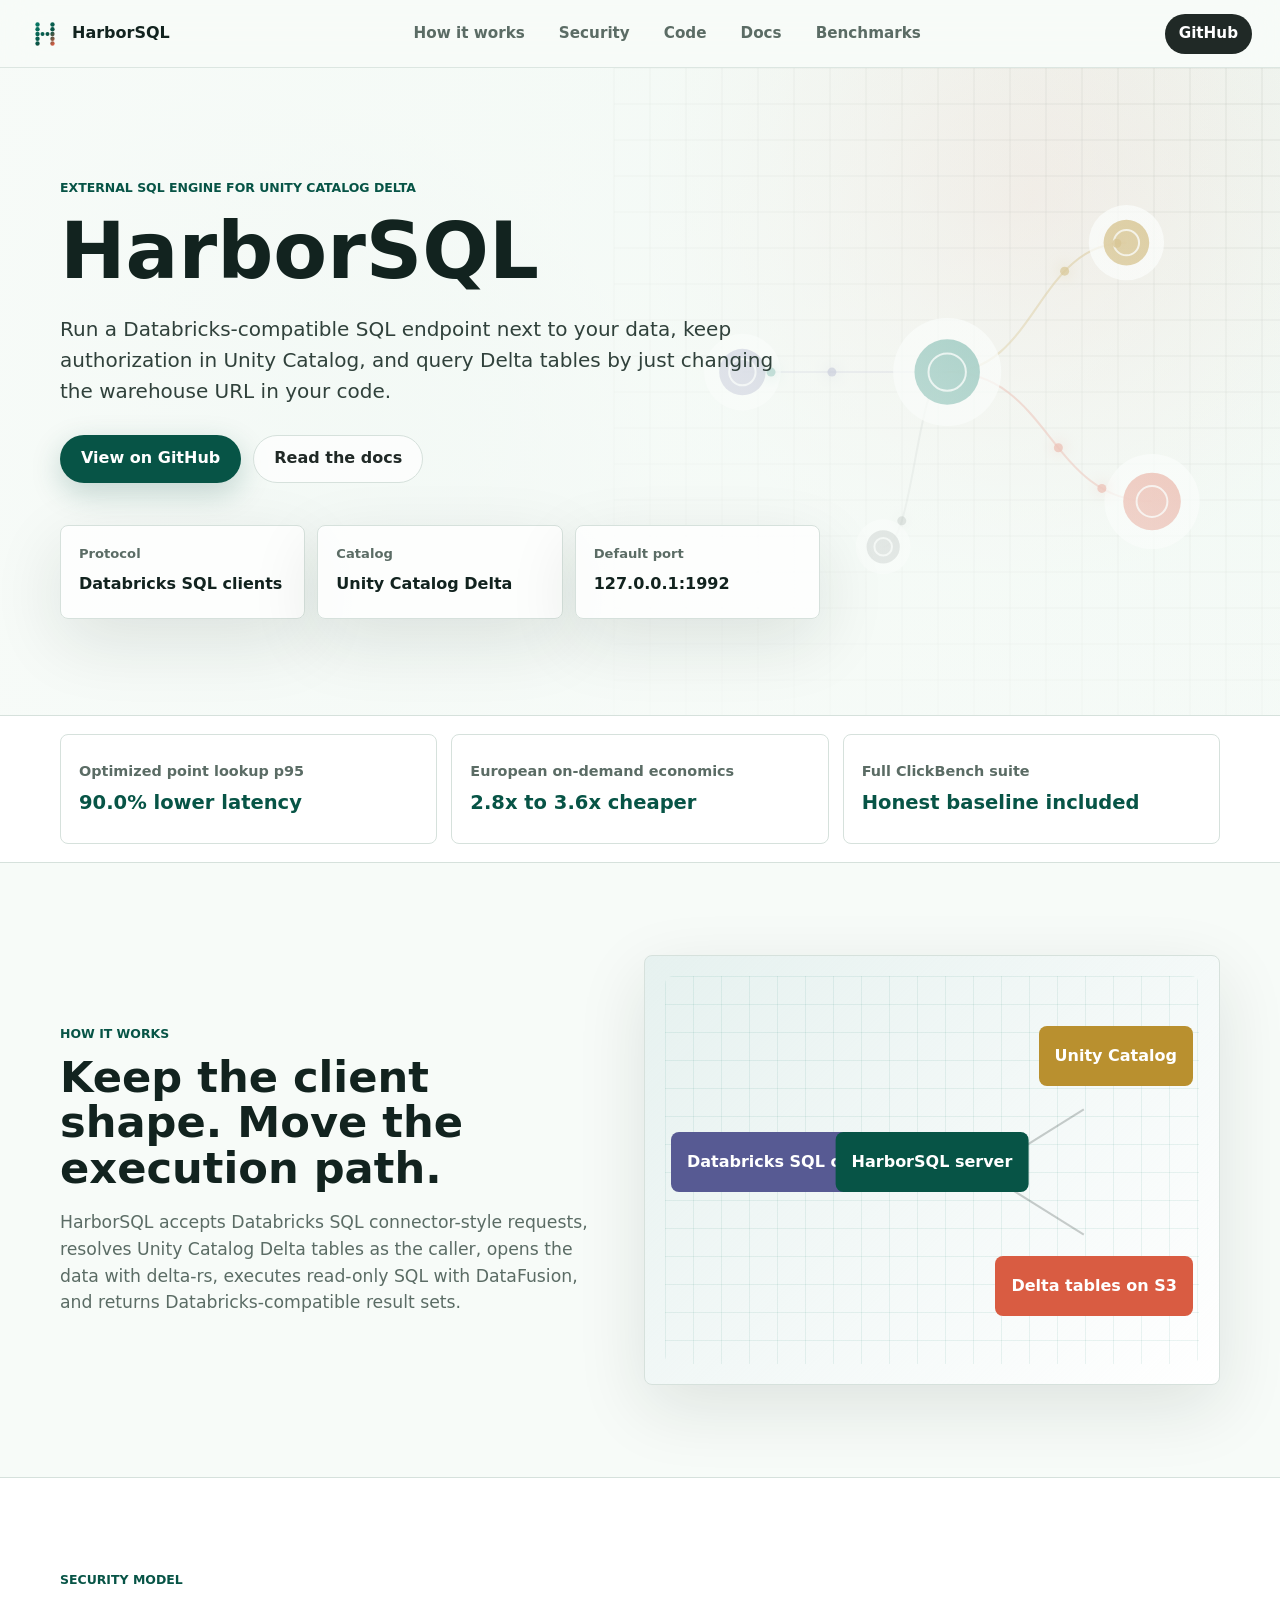
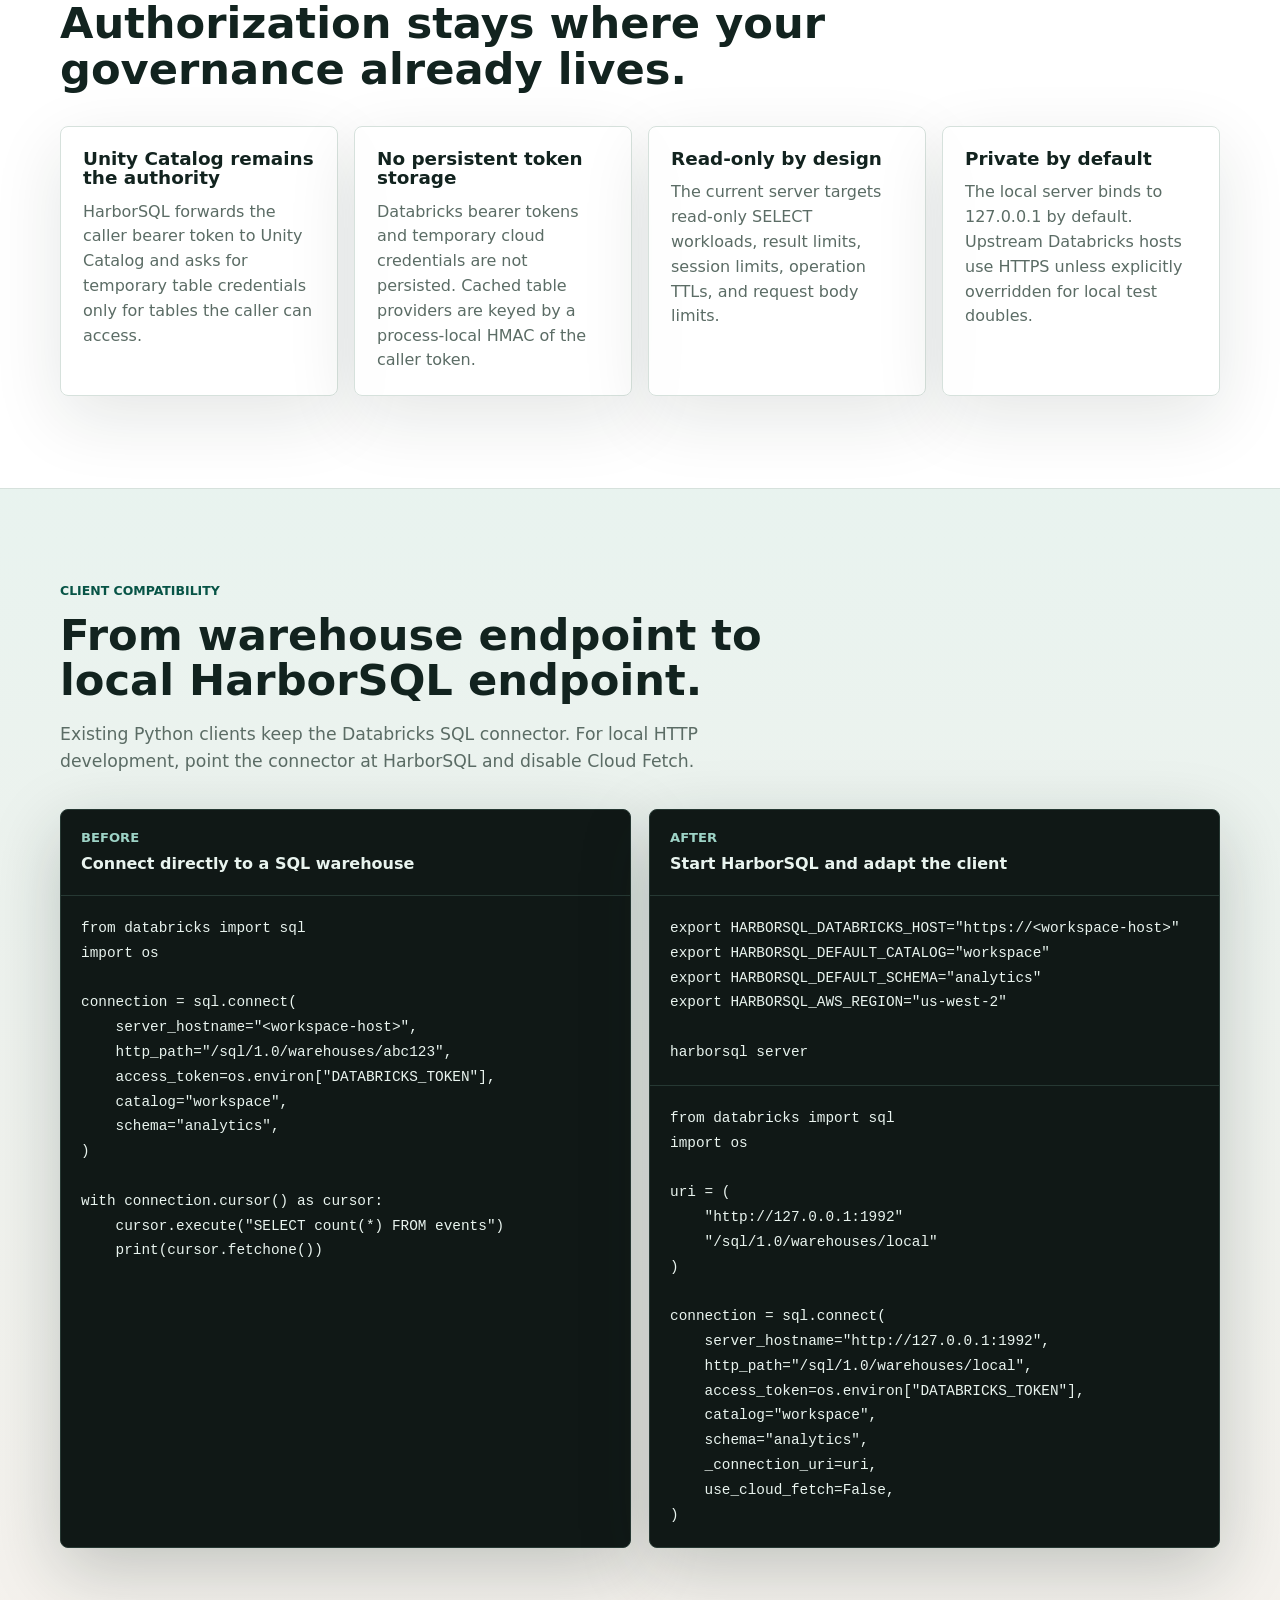
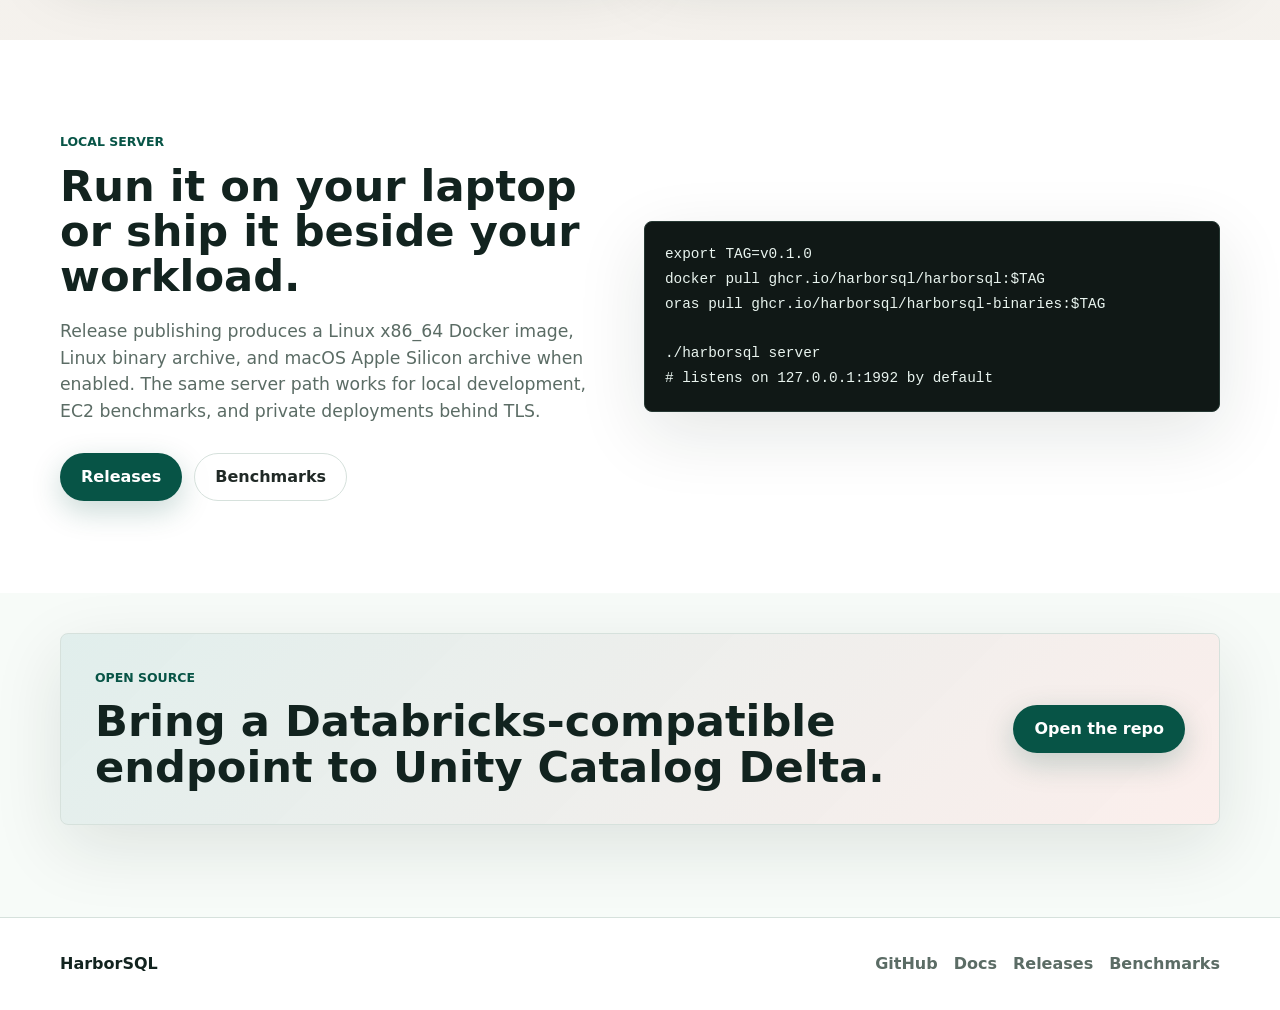
==== index.html @ 112202d0 "Update homepage hero copy" ====
<!DOCTYPE html>
<html lang="en">
  <head>
    <meta charset="utf-8">
    <meta name="viewport" content="width=device-width, initial-scale=1">
    <title>HarborSQL - Databricks-compatible SQL for Unity Catalog Delta</title>
    <meta
      name="description"
      content="HarborSQL is an external SQL server for Unity Catalog Delta tables with Databricks SQL client compatibility, local execution, and security anchored in Unity Catalog."
    >
    <link rel="icon" href="favicon.svg" type="image/svg+xml">
    <link rel="stylesheet" href="styles.css">
  </head>
  <body>
    <header class="site-header">
      <a class="brand" href="index.html" aria-label="HarborSQL home">
        <img class="brand-mark" src="logo.svg" alt="" aria-hidden="true">
        <span>HarborSQL</span>
      </a>
      <nav class="site-nav" aria-label="Primary navigation">
        <a href="#how-it-works">How it works</a>
        <a href="#security">Security</a>
        <a href="#code">Code</a>
        <a href="https://docs.harborsql.com">Docs</a>
        <a href="benchmarks.html">Benchmarks</a>
      </nav>
      <a class="header-cta" href="https://github.com/harborsql/harborsql">GitHub</a>
    </header>

    <main>
      <section class="hero" aria-labelledby="hero-title">
        <canvas id="harbor-flow" class="hero-canvas" aria-hidden="true"></canvas>
        <div class="hero-overlay" aria-hidden="true"></div>
        <div class="container hero-content">
          <p class="eyebrow">External SQL engine for Unity Catalog Delta</p>
          <h1 id="hero-title">HarborSQL</h1>
          <p class="hero-lede">
            Run a Databricks-compatible SQL endpoint next to your data, keep authorization in
            Unity Catalog, and query Delta tables by just changing the warehouse URL in your code.
          </p>
          <div class="hero-actions">
            <a class="button primary" href="https://github.com/harborsql/harborsql">View on GitHub</a>
            <a class="button secondary" href="https://docs.harborsql.com/getting-started">Read the docs</a>
          </div>
          <dl class="hero-metrics">
            <div>
              <dt>Protocol</dt>
              <dd>Databricks SQL clients</dd>
            </div>
            <div>
              <dt>Catalog</dt>
              <dd>Unity Catalog Delta</dd>
            </div>
            <div>
              <dt>Default port</dt>
              <dd>127.0.0.1:1992</dd>
            </div>
          </dl>
        </div>
      </section>

      <section class="proof-strip" aria-label="Benchmark summary">
        <div class="container proof-grid">
          <a class="proof-item" href="benchmarks.html#point-lookups">
            <span>Optimized point lookup p95</span>
            <strong>90.0% lower latency</strong>
          </a>
          <a class="proof-item" href="benchmarks.html#cost">
            <span>European on-demand economics</span>
            <strong>2.8x to 3.6x cheaper</strong>
          </a>
          <a class="proof-item" href="benchmarks.html#full-suite">
            <span>Full ClickBench suite</span>
            <strong>Honest baseline included</strong>
          </a>
        </div>
      </section>

      <section id="how-it-works" class="section">
        <div class="container split">
          <div class="section-copy">
            <p class="eyebrow">How it works</p>
            <h2>Keep the client shape. Move the execution path.</h2>
            <p>
              HarborSQL accepts Databricks SQL connector-style requests, resolves Unity
              Catalog Delta tables as the caller, opens the data with delta-rs, executes
              read-only SQL with DataFusion, and returns Databricks-compatible result sets.
            </p>
          </div>
          <div class="flow-panel">
            <div class="flow-node clients">Databricks SQL client</div>
            <div class="flow-line horizontal"></div>
            <div class="flow-node harbor">HarborSQL server</div>
            <div class="flow-line up"></div>
            <div class="flow-node catalog">Unity Catalog</div>
            <div class="flow-line down"></div>
            <div class="flow-node delta">Delta tables on S3</div>
          </div>
        </div>
      </section>

      <section id="security" class="section security-section">
        <div class="container">
          <div class="section-heading">
            <p class="eyebrow">Security model</p>
            <h2>Authorization stays where your governance already lives.</h2>
          </div>
          <div class="feature-grid">
            <article class="feature-card">
              <h3>Unity Catalog remains the authority</h3>
              <p>
                HarborSQL forwards the caller bearer token to Unity Catalog and asks for
                temporary table credentials only for tables the caller can access.
              </p>
            </article>
            <article class="feature-card">
              <h3>No persistent token storage</h3>
              <p>
                Databricks bearer tokens and temporary cloud credentials are not persisted.
                Cached table providers are keyed by a process-local HMAC of the caller token.
              </p>
            </article>
            <article class="feature-card">
              <h3>Read-only by design</h3>
              <p>
                The current server targets read-only SELECT workloads, result limits, session
                limits, operation TTLs, and request body limits.
              </p>
            </article>
            <article class="feature-card">
              <h3>Private by default</h3>
              <p>
                The local server binds to 127.0.0.1 by default. Upstream Databricks hosts use
                HTTPS unless explicitly overridden for local test doubles.
              </p>
            </article>
          </div>
        </div>
      </section>

      <section id="code" class="section code-section">
        <div class="container">
          <div class="section-heading">
            <p class="eyebrow">Client compatibility</p>
            <h2>From warehouse endpoint to local HarborSQL endpoint.</h2>
            <p>
              Existing Python clients keep the Databricks SQL connector. For local HTTP
              development, point the connector at HarborSQL and disable Cloud Fetch.
            </p>
          </div>

          <div class="code-grid">
            <article class="code-card">
              <div class="code-title">
                <span>Before</span>
                <strong>Connect directly to a SQL warehouse</strong>
              </div>
              <pre><code>from databricks import sql
import os

connection = sql.connect(
    server_hostname="&lt;workspace-host&gt;",
    http_path="/sql/1.0/warehouses/abc123",
    access_token=os.environ["DATABRICKS_TOKEN"],
    catalog="workspace",
    schema="analytics",
)

with connection.cursor() as cursor:
    cursor.execute("SELECT count(*) FROM events")
    print(cursor.fetchone())</code></pre>
            </article>

            <article class="code-card">
              <div class="code-title">
                <span>After</span>
                <strong>Start HarborSQL and adapt the client</strong>
              </div>
              <pre><code>export HARBORSQL_DATABRICKS_HOST="https://&lt;workspace-host&gt;"
export HARBORSQL_DEFAULT_CATALOG="workspace"
export HARBORSQL_DEFAULT_SCHEMA="analytics"
export HARBORSQL_AWS_REGION="us-west-2"

harborsql server</code></pre>
<pre><code>from databricks import sql
import os

uri = (
    "http://127.0.0.1:1992"
    "/sql/1.0/warehouses/local"
)

connection = sql.connect(
    server_hostname="http://127.0.0.1:1992",
    http_path="/sql/1.0/warehouses/local",
    access_token=os.environ["DATABRICKS_TOKEN"],
    catalog="workspace",
    schema="analytics",
    _connection_uri=uri,
    use_cloud_fetch=False,
)</code></pre>
            </article>
          </div>
        </div>
      </section>

      <section class="section local-section">
        <div class="container split">
          <div class="section-copy">
            <p class="eyebrow">Local server</p>
            <h2>Run it on your laptop or ship it beside your workload.</h2>
            <p>
              Release publishing produces a Linux x86_64 Docker image, Linux binary archive,
              and macOS Apple Silicon archive when enabled. The same server path works for
              local development, EC2 benchmarks, and private deployments behind TLS.
            </p>
            <div class="inline-actions">
              <a class="button primary" href="https://github.com/harborsql/harborsql/releases">Releases</a>
              <a class="button secondary" href="benchmarks.html">Benchmarks</a>
            </div>
          </div>
          <div class="terminal-panel">
            <pre><code>export TAG=v0.1.0
docker pull ghcr.io/harborsql/harborsql:$TAG
oras pull ghcr.io/harborsql/harborsql-binaries:$TAG

./harborsql server
# listens on 127.0.0.1:1992 by default</code></pre>
          </div>
        </div>
      </section>

      <section class="section final-cta">
        <div class="container cta-band">
          <div>
            <p class="eyebrow">Open source</p>
            <h2>Bring a Databricks-compatible endpoint to Unity Catalog Delta.</h2>
          </div>
          <a class="button primary" href="https://github.com/harborsql/harborsql">Open the repo</a>
        </div>
      </section>
    </main>

    <footer class="site-footer">
      <div class="container footer-inner">
        <span>HarborSQL</span>
        <nav aria-label="Footer navigation">
          <a href="https://github.com/harborsql/harborsql">GitHub</a>
          <a href="https://docs.harborsql.com">Docs</a>
          <a href="https://github.com/harborsql/harborsql/releases">Releases</a>
          <a href="benchmarks.html">Benchmarks</a>
        </nav>
      </div>
    </footer>

    <script src="site.js"></script>
  </body>
</html>
---- styles.css ----
:root {
  color-scheme: light;
  --paper: #f7fbf8;
  --paper-strong: #ffffff;
  --ink: #12231f;
  --muted: #5b6c65;
  --line: #d6e1dc;
  --teal: #087865;
  --teal-dark: #075446;
  --coral: #d95c42;
  --gold: #b9902f;
  --plum: #575a93;
  --graphite: #202926;
  --shadow: 0 22px 70px rgba(18, 35, 31, 0.11);
  --radius: 8px;
  --container: 1160px;
}

* {
  box-sizing: border-box;
}

html {
  scroll-behavior: smooth;
}

body {
  margin: 0;
  background: var(--paper);
  color: var(--ink);
  font-family:
    Inter, ui-sans-serif, system-ui, -apple-system, BlinkMacSystemFont, "Segoe UI",
    sans-serif;
  line-height: 1.55;
  text-rendering: optimizeLegibility;
}

a {
  color: inherit;
  text-decoration: none;
}

code,
pre {
  font-family: "SFMono-Regular", Consolas, "Liberation Mono", monospace;
}

.container {
  width: min(var(--container), calc(100% - 40px));
  margin: 0 auto;
}

.site-header {
  position: sticky;
  top: 0;
  z-index: 20;
  min-height: 68px;
  display: grid;
  grid-template-columns: auto 1fr auto;
  gap: 24px;
  align-items: center;
  padding: 12px 28px;
  background: rgba(247, 251, 248, 0.88);
  border-bottom: 1px solid rgba(214, 225, 220, 0.82);
  backdrop-filter: blur(18px);
}

.brand {
  display: inline-flex;
  align-items: center;
  gap: 10px;
  font-weight: 750;
}

.brand-mark {
  width: 34px;
  height: 34px;
  display: block;
  flex: 0 0 auto;
}

.site-nav {
  display: flex;
  justify-content: center;
  gap: 6px;
  flex-wrap: wrap;
}

.site-nav a,
.header-cta {
  min-height: 40px;
  display: inline-flex;
  align-items: center;
  justify-content: center;
  border-radius: 999px;
  padding: 0 14px;
  color: var(--muted);
  font-size: 0.95rem;
  font-weight: 650;
}

.site-nav a:hover,
.site-nav a[aria-current="page"] {
  color: var(--teal-dark);
  background: rgba(8, 120, 101, 0.09);
}

.header-cta {
  color: #ffffff;
  background: var(--graphite);
}

.hero {
  position: relative;
  min-height: 72svh;
  overflow: hidden;
  display: grid;
  align-items: center;
  isolation: isolate;
  border-bottom: 1px solid var(--line);
}

.hero-canvas,
.hero-overlay {
  position: absolute;
  inset: 0;
  width: 100%;
  height: 100%;
}

.hero-canvas {
  z-index: -3;
  background:
    radial-gradient(circle at 80% 20%, rgba(217, 92, 66, 0.16), transparent 24rem),
    radial-gradient(circle at 18% 72%, rgba(8, 120, 101, 0.16), transparent 28rem),
    #edf7f1;
}

.hero-overlay {
  z-index: -2;
  background:
    linear-gradient(90deg, rgba(247, 251, 248, 0.96) 0%, rgba(247, 251, 248, 0.72) 45%, rgba(247, 251, 248, 0.2) 100%),
    linear-gradient(180deg, rgba(247, 251, 248, 0.1), rgba(247, 251, 248, 0.72));
}

.hero-content {
  padding: 72px 0 58px;
}

.eyebrow {
  margin: 0 0 12px;
  color: var(--teal-dark);
  font-size: 0.78rem;
  font-weight: 800;
  letter-spacing: 0;
  text-transform: uppercase;
}

h1,
h2,
h3,
p {
  letter-spacing: 0;
}

h1,
h2,
h3 {
  margin: 0;
  line-height: 1.05;
}

h1 {
  max-width: 780px;
  font-size: 4.9rem;
  font-weight: 820;
}

.hero-lede {
  max-width: 720px;
  margin: 22px 0 0;
  color: #30413b;
  font-size: 1.25rem;
}

.hero-actions,
.inline-actions {
  display: flex;
  flex-wrap: wrap;
  gap: 12px;
  margin-top: 28px;
}

.button {
  min-height: 48px;
  display: inline-flex;
  align-items: center;
  justify-content: center;
  border-radius: 999px;
  padding: 0 20px;
  border: 1px solid transparent;
  font-weight: 760;
}

.button.primary {
  color: #ffffff;
  background: var(--teal-dark);
  box-shadow: 0 10px 30px rgba(7, 84, 70, 0.22);
}

.button.primary:hover {
  background: #063f35;
}

.button.secondary {
  color: var(--graphite);
  background: rgba(255, 255, 255, 0.72);
  border-color: var(--line);
}

.button.secondary:hover {
  border-color: var(--teal);
}

.hero-metrics {
  display: grid;
  grid-template-columns: repeat(3, minmax(0, 1fr));
  gap: 12px;
  max-width: 760px;
  margin: 42px 0 0;
}

.hero-metrics div,
.proof-item,
.feature-card,
.code-card,
.metric-card,
.result-card,
.flow-panel,
.terminal-panel,
.bar-chart,
.cta-band {
  border: 1px solid var(--line);
  border-radius: var(--radius);
  background: rgba(255, 255, 255, 0.82);
  box-shadow: var(--shadow);
}

.hero-metrics div {
  min-height: 94px;
  padding: 18px;
}

.hero-metrics dt,
.hero-metrics dd {
  margin: 0;
}

.hero-metrics dt {
  color: var(--muted);
  font-size: 0.82rem;
  font-weight: 700;
}

.hero-metrics dd {
  margin-top: 8px;
  font-weight: 800;
}

.proof-strip {
  border-bottom: 1px solid var(--line);
  background: #ffffff;
}

.proof-grid {
  display: grid;
  grid-template-columns: repeat(3, minmax(0, 1fr));
  gap: 14px;
  padding: 18px 0;
}

.proof-item {
  min-height: 110px;
  display: flex;
  flex-direction: column;
  justify-content: center;
  padding: 18px;
  box-shadow: none;
}

.proof-item span {
  color: var(--muted);
  font-weight: 700;
  font-size: 0.9rem;
}

.proof-item strong {
  margin-top: 6px;
  color: var(--teal-dark);
  font-size: 1.22rem;
}

.section {
  padding: 92px 0;
}

.split {
  display: grid;
  grid-template-columns: minmax(0, 0.92fr) minmax(360px, 1fr);
  gap: 54px;
  align-items: center;
}

.section-copy h2,
.section-heading h2,
.notes-layout h2,
.cta-band h2 {
  max-width: 790px;
  font-size: 2.7rem;
  font-weight: 820;
}

.section-copy p:not(.eyebrow),
.section-heading p:not(.eyebrow),
.page-hero p {
  max-width: 760px;
  margin: 18px 0 0;
  color: var(--muted);
  font-size: 1.08rem;
}

.section-heading {
  margin-bottom: 34px;
}

.flow-panel {
  min-height: 430px;
  position: relative;
  overflow: hidden;
  padding: 30px;
  background:
    linear-gradient(135deg, rgba(8, 120, 101, 0.1), rgba(255, 255, 255, 0.9)),
    #ffffff;
}

.flow-panel::before {
  content: "";
  position: absolute;
  inset: 20px;
  background-image:
    linear-gradient(rgba(8, 120, 101, 0.08) 1px, transparent 1px),
    linear-gradient(90deg, rgba(8, 120, 101, 0.08) 1px, transparent 1px);
  background-size: 28px 28px;
  border-radius: var(--radius);
}

.flow-node {
  position: absolute;
  z-index: 2;
  min-width: 154px;
  min-height: 60px;
  display: grid;
  place-items: center;
  padding: 12px 16px;
  border-radius: var(--radius);
  color: #ffffff;
  font-weight: 800;
  text-align: center;
}

.flow-node.clients {
  left: 26px;
  top: 176px;
  background: var(--plum);
}

.flow-node.harbor {
  left: 50%;
  top: 176px;
  transform: translateX(-50%);
  background: var(--teal-dark);
}

.flow-node.catalog {
  right: 26px;
  top: 70px;
  background: var(--gold);
}

.flow-node.delta {
  right: 26px;
  bottom: 68px;
  background: var(--coral);
}

.flow-line {
  position: absolute;
  z-index: 1;
  background: rgba(18, 35, 31, 0.22);
}

.flow-line.horizontal {
  left: 180px;
  right: 50%;
  top: 205px;
  height: 2px;
}

.flow-line.up {
  right: 180px;
  top: 128px;
  width: 2px;
  height: 108px;
  transform: rotate(58deg);
}

.flow-line.down {
  right: 180px;
  bottom: 124px;
  width: 2px;
  height: 108px;
  transform: rotate(-58deg);
}

.security-section {
  background: #ffffff;
  border-top: 1px solid var(--line);
  border-bottom: 1px solid var(--line);
}

.feature-grid,
.metric-grid,
.comparison-grid {
  display: grid;
  grid-template-columns: repeat(4, minmax(0, 1fr));
  gap: 16px;
}

.feature-card,
.metric-card,
.result-card {
  padding: 22px;
}

.feature-card h3,
.result-card h3 {
  font-size: 1.15rem;
}

.feature-card p,
.metric-card p,
.result-card p {
  margin: 12px 0 0;
  color: var(--muted);
}

.code-section {
  background:
    linear-gradient(180deg, rgba(8, 120, 101, 0.06), rgba(217, 92, 66, 0.06)),
    var(--paper);
}

.code-grid {
  display: grid;
  grid-template-columns: repeat(2, minmax(0, 1fr));
  gap: 18px;
}

.code-card {
  overflow: hidden;
  background: #101816;
  border-color: #263833;
  box-shadow: 0 22px 70px rgba(18, 35, 31, 0.22);
}

.code-title {
  min-height: 76px;
  display: flex;
  flex-direction: column;
  justify-content: center;
  gap: 4px;
  padding: 18px 20px;
  border-bottom: 1px solid #263833;
  color: #e9f4ef;
}

.code-title span {
  color: #9dd3c6;
  font-size: 0.82rem;
  font-weight: 800;
  text-transform: uppercase;
}

pre {
  margin: 0;
  overflow-x: auto;
}

.code-card pre,
.terminal-panel pre {
  padding: 20px;
}

.code-card code,
.terminal-panel code {
  color: #e9f4ef;
  font-size: 0.9rem;
  line-height: 1.62;
}

.code-card pre + pre {
  border-top: 1px solid #263833;
}

.local-section {
  background: #ffffff;
}

.terminal-panel {
  overflow: hidden;
  background: #101816;
  border-color: #263833;
}

.page-hero {
  position: relative;
  min-height: 58svh;
  display: grid;
  align-items: center;
  overflow: hidden;
  border-bottom: 1px solid var(--line);
}

.benchmarks-hero {
  background:
    radial-gradient(circle at 78% 18%, rgba(217, 92, 66, 0.17), transparent 20rem),
    radial-gradient(circle at 22% 78%, rgba(8, 120, 101, 0.15), transparent 24rem),
    linear-gradient(135deg, #ffffff, #edf8f2);
}

.benchmarks-hero::after {
  content: "";
  position: absolute;
  inset: auto 0 0 0;
  height: 44%;
  background-image:
    linear-gradient(rgba(8, 120, 101, 0.1) 1px, transparent 1px),
    linear-gradient(90deg, rgba(8, 120, 101, 0.1) 1px, transparent 1px);
  background-size: 36px 36px;
  mask-image: linear-gradient(transparent, #000);
}

.page-hero-content {
  position: relative;
  z-index: 1;
  padding: 62px 0;
}

.page-hero h1 {
  max-width: 920px;
  font-size: 4rem;
}

.metric-grid {
  grid-template-columns: repeat(3, minmax(0, 1fr));
}

.metric-card span {
  color: var(--muted);
  font-weight: 800;
}

.metric-card strong {
  display: block;
  margin-top: 8px;
  color: var(--teal-dark);
  font-size: 2.25rem;
  line-height: 1;
}

.comparison-table-wrap {
  margin-top: 28px;
  overflow-x: auto;
  border: 1px solid var(--line);
  border-radius: var(--radius);
  background: #ffffff;
}

.comparison-table {
  width: 100%;
  border-collapse: collapse;
  min-width: 720px;
}

.comparison-table caption {
  padding: 16px 20px;
  color: var(--muted);
  font-weight: 700;
  text-align: left;
  border-bottom: 1px solid var(--line);
}

.comparison-table th,
.comparison-table td {
  padding: 16px 20px;
  border-bottom: 1px solid var(--line);
  text-align: left;
}

.comparison-table th {
  color: var(--graphite);
  font-weight: 800;
}

.comparison-table tr:last-child th,
.comparison-table tr:last-child td {
  border-bottom: 0;
}

.cost-section {
  background: #ffffff;
  border-top: 1px solid var(--line);
  border-bottom: 1px solid var(--line);
}

.bar-chart {
  padding: 26px;
  background: #ffffff;
}

.bar-row {
  display: grid;
  grid-template-columns: 180px 1fr 86px;
  gap: 14px;
  align-items: center;
  min-height: 48px;
}

.bar-row + .bar-row {
  margin-top: 14px;
}

.bar-row span {
  color: var(--muted);
  font-weight: 760;
}

.bar-row strong {
  text-align: right;
}

.bar-track {
  height: 16px;
  overflow: hidden;
  border-radius: 999px;
  background: #e7efeb;
}

.bar-fill {
  height: 100%;
  min-width: 2%;
  border-radius: 999px;
}

.bar-fill.databricks {
  background: var(--plum);
}

.bar-fill.harbor {
  background: linear-gradient(90deg, var(--teal), var(--coral));
}

.width-full {
  width: 100%;
}

.width-28 {
  width: 28%;
}

.width-31 {
  width: 31%;
}

.width-35 {
  width: 35%;
}

.comparison-grid {
  grid-template-columns: repeat(3, minmax(0, 1fr));
}

.large-number {
  color: var(--teal-dark);
  font-size: 2.6rem;
  font-weight: 840;
  line-height: 1;
}

.benchmark-notes {
  background: linear-gradient(135deg, rgba(8, 120, 101, 0.08), rgba(185, 144, 47, 0.09));
}

.notes-layout {
  display: grid;
  grid-template-columns: minmax(0, 0.9fr) minmax(360px, 1fr);
  gap: 42px;
  align-items: start;
}

.notes-list {
  margin: 0;
  padding: 0;
  list-style: none;
  display: grid;
  gap: 12px;
}

.notes-list li {
  min-height: 56px;
  display: flex;
  align-items: center;
  padding: 14px 16px;
  border-left: 4px solid var(--teal);
  border-radius: var(--radius);
  background: rgba(255, 255, 255, 0.74);
  color: #30413b;
  font-weight: 700;
}

.final-cta {
  padding-top: 40px;
}

.cta-band {
  display: flex;
  justify-content: space-between;
  gap: 24px;
  align-items: center;
  padding: 34px;
  background:
    linear-gradient(135deg, rgba(8, 120, 101, 0.12), rgba(217, 92, 66, 0.1)),
    #ffffff;
}

.site-footer {
  border-top: 1px solid var(--line);
  background: #ffffff;
}

.footer-inner {
  min-height: 92px;
  display: flex;
  justify-content: space-between;
  gap: 20px;
  align-items: center;
  color: var(--muted);
}

.footer-inner span {
  color: var(--ink);
  font-weight: 800;
}

.footer-inner nav {
  display: flex;
  flex-wrap: wrap;
  gap: 16px;
  font-weight: 700;
}

.footer-inner a:hover {
  color: var(--teal-dark);
}

@media (max-width: 980px) {
  .site-header {
    grid-template-columns: 1fr auto;
  }

  .site-nav {
    grid-column: 1 / -1;
    justify-content: flex-start;
    order: 3;
  }

  .hero {
    min-height: 68svh;
  }

  h1,
  .page-hero h1 {
    font-size: 3.25rem;
  }

  .split,
  .notes-layout {
    grid-template-columns: 1fr;
  }

  .feature-grid {
    grid-template-columns: repeat(2, minmax(0, 1fr));
  }

  .code-grid,
  .proof-grid,
  .metric-grid,
  .comparison-grid {
    grid-template-columns: 1fr;
  }

  .bar-row {
    grid-template-columns: 1fr;
    gap: 8px;
  }

  .bar-row strong {
    text-align: left;
  }

  .cta-band {
    align-items: flex-start;
    flex-direction: column;
  }
}

@media (max-width: 640px) {
  .container {
    width: min(100% - 28px, var(--container));
  }

  .site-header {
    padding: 10px 14px;
    gap: 10px;
  }

  .site-nav a {
    padding: 0 10px;
    font-size: 0.88rem;
  }

  .header-cta {
    min-width: 86px;
  }

  .hero {
    min-height: auto;
  }

  .hero-content {
    padding: 48px 0 38px;
  }

  h1,
  .page-hero h1 {
    font-size: 2.65rem;
  }

  .hero-lede,
  .section-copy p:not(.eyebrow),
  .section-heading p:not(.eyebrow),
  .page-hero p {
    font-size: 1rem;
  }

  .hero-metrics {
    grid-template-columns: repeat(3, minmax(0, 1fr));
    gap: 8px;
    margin-top: 24px;
  }

  .hero-metrics div {
    min-height: 78px;
    padding: 10px;
  }

  .hero-metrics dt {
    font-size: 0.7rem;
  }

  .hero-metrics dd {
    font-size: 0.82rem;
  }

  .section {
    padding: 66px 0;
  }

  .section-copy h2,
  .section-heading h2,
  .notes-layout h2,
  .cta-band h2 {
    font-size: 2.1rem;
  }

  .feature-grid {
    grid-template-columns: 1fr;
  }

  .flow-panel {
    min-height: 520px;
  }

  .flow-node,
  .flow-node.clients,
  .flow-node.harbor,
  .flow-node.catalog,
  .flow-node.delta {
    left: 50%;
    right: auto;
    width: min(230px, calc(100% - 48px));
    transform: translateX(-50%);
  }

  .flow-node.clients {
    top: 44px;
  }

  .flow-node.harbor {
    top: 166px;
  }

  .flow-node.catalog {
    top: 288px;
  }

  .flow-node.delta {
    top: 410px;
    bottom: auto;
  }

  .code-card code,
  .terminal-panel code {
    font-size: 0.78rem;
  }

  .flow-line.horizontal,
  .flow-line.up,
  .flow-line.down {
    left: 50%;
    right: auto;
    width: 2px;
    height: 72px;
    transform: translateX(-50%);
  }

  .flow-line.horizontal {
    top: 106px;
  }

  .flow-line.up {
    top: 228px;
  }

  .flow-line.down {
    top: 350px;
  }

  .footer-inner {
    align-items: flex-start;
    flex-direction: column;
    justify-content: center;
    padding: 22px 0;
  }
}

@media (prefers-reduced-motion: reduce) {
  html {
    scroll-behavior: auto;
  }
}
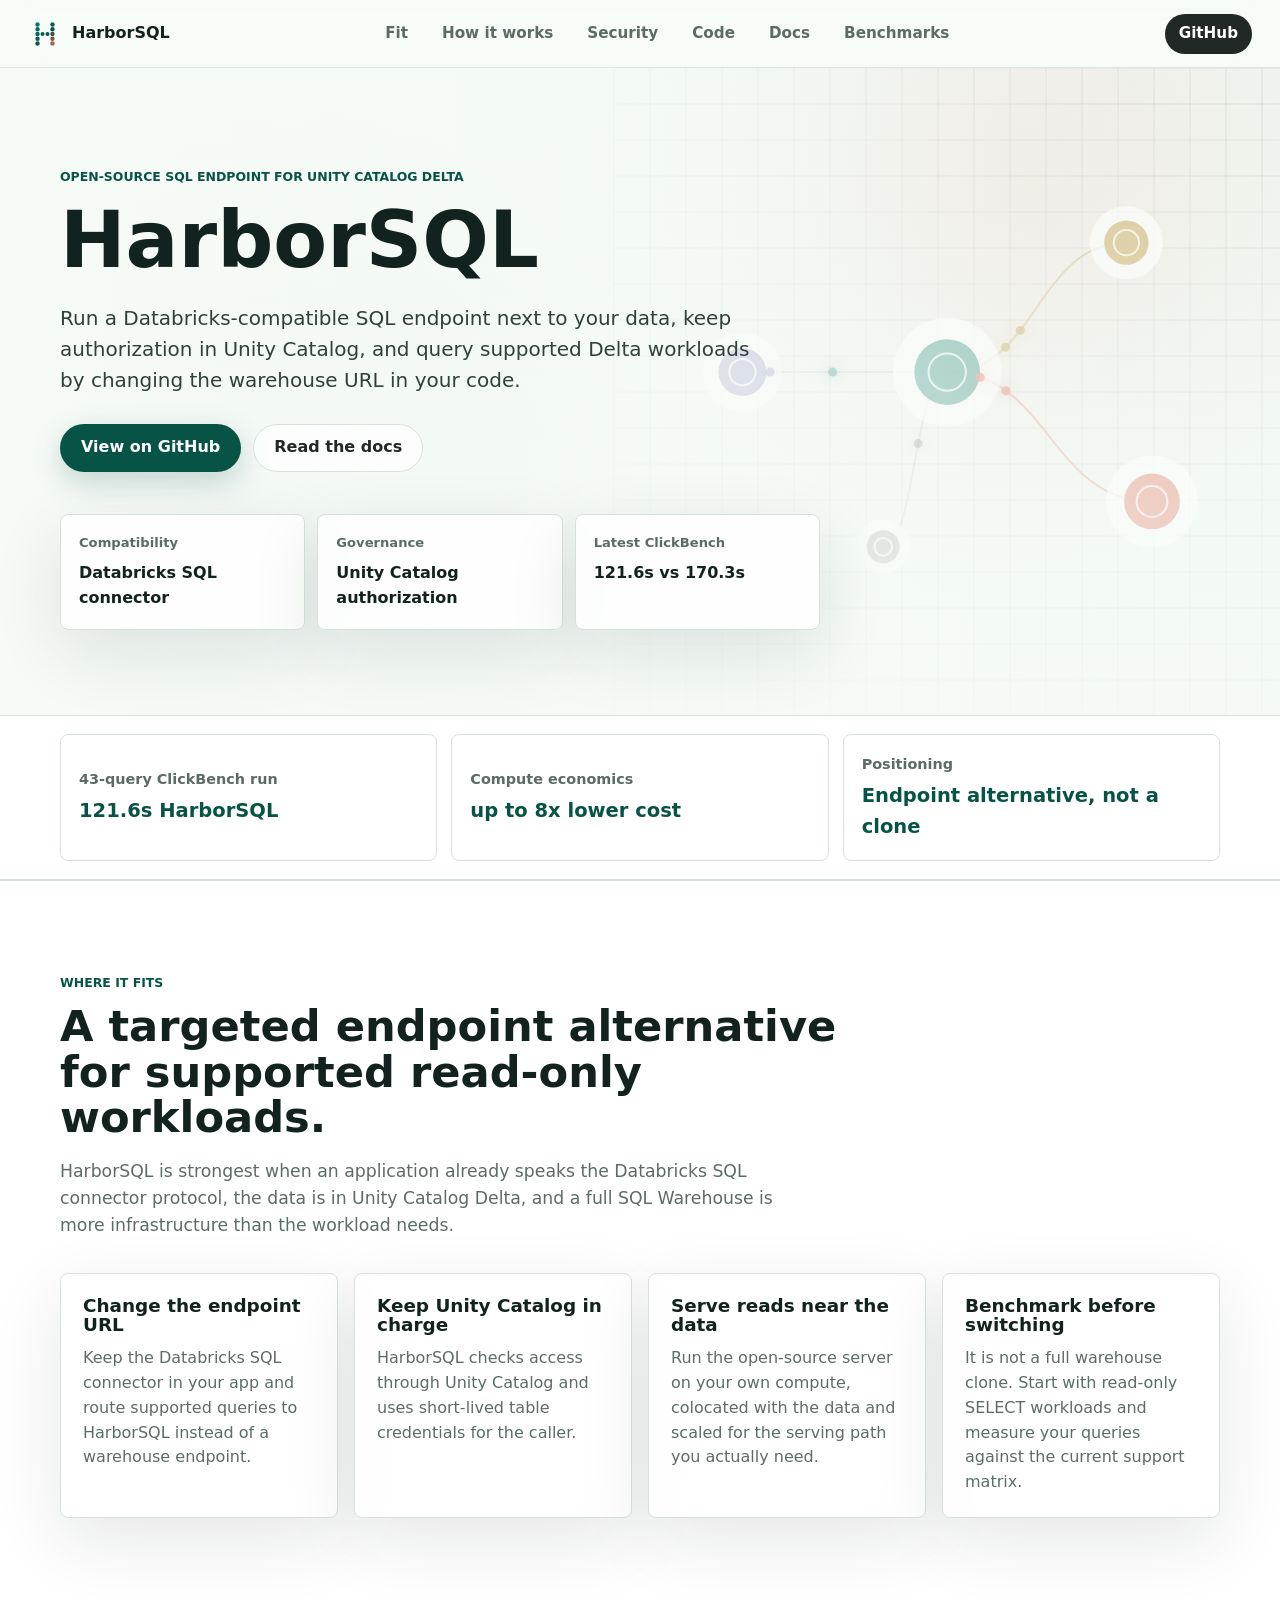
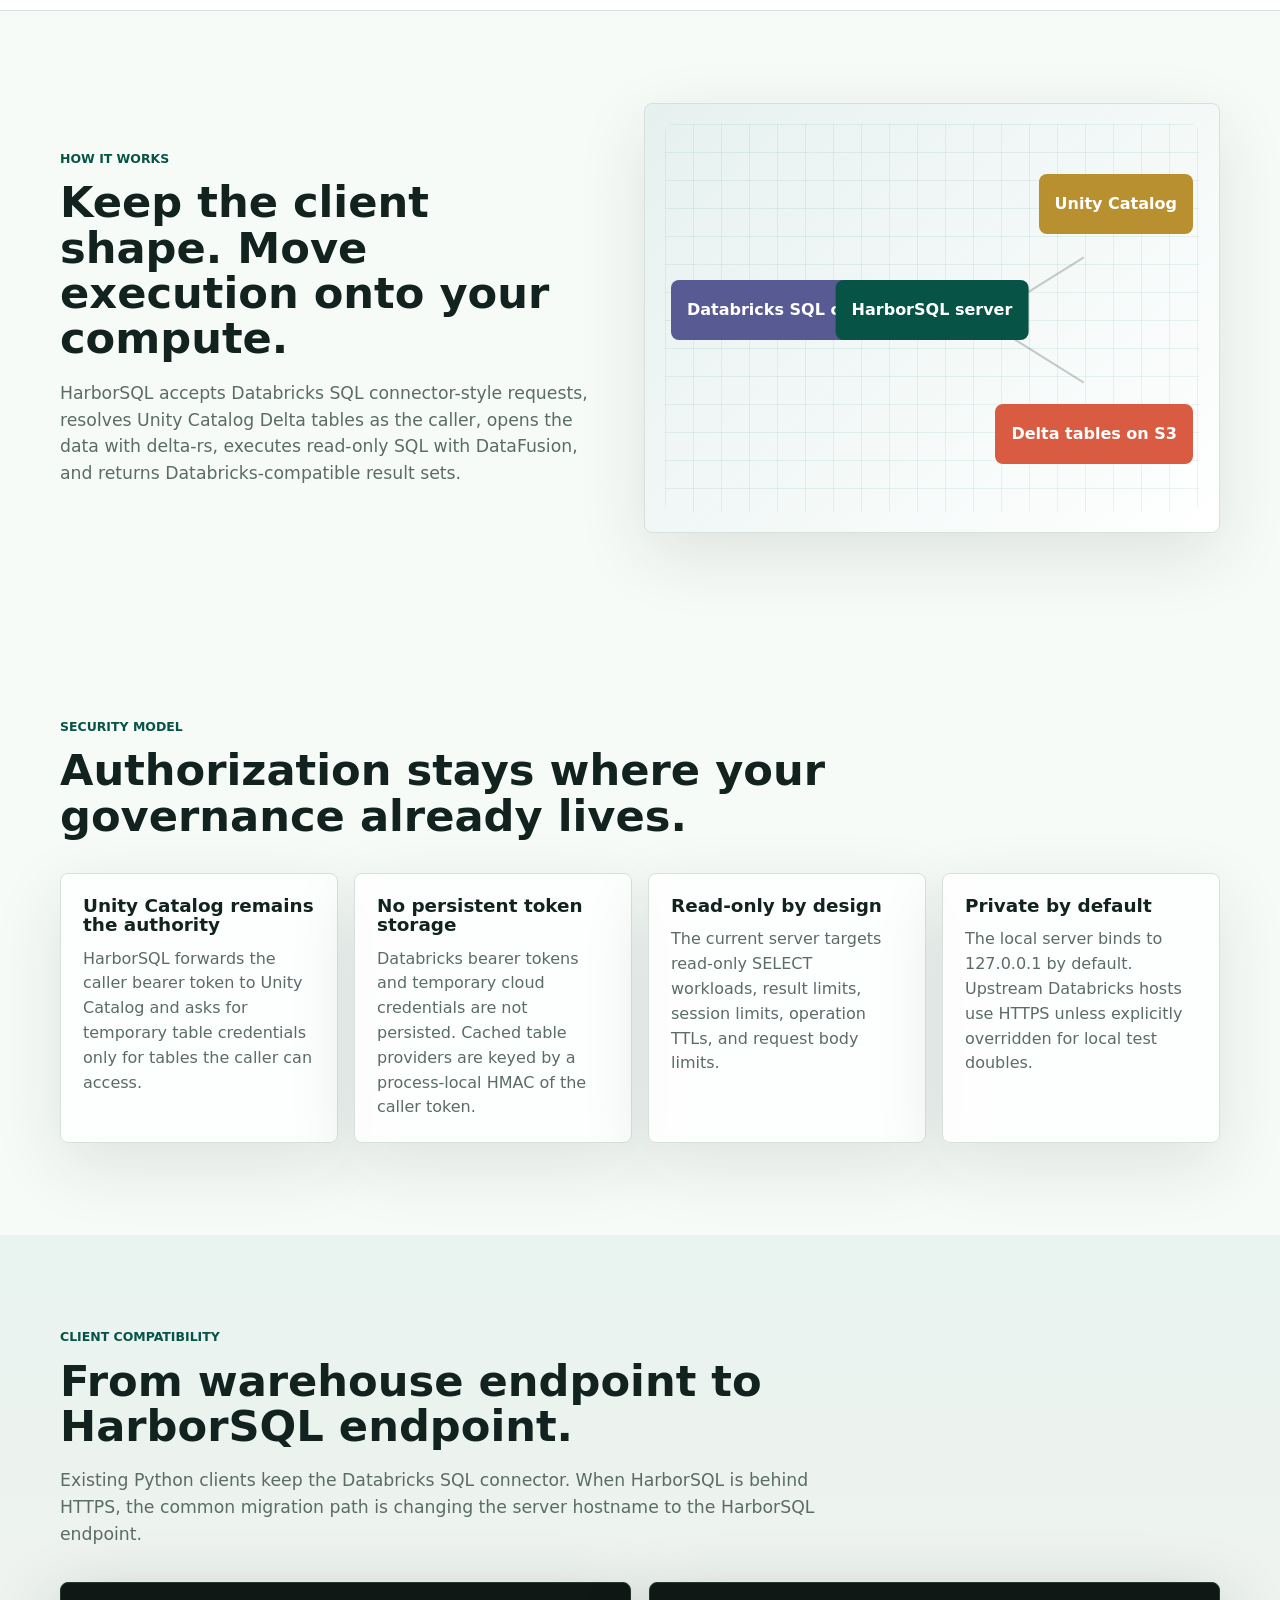
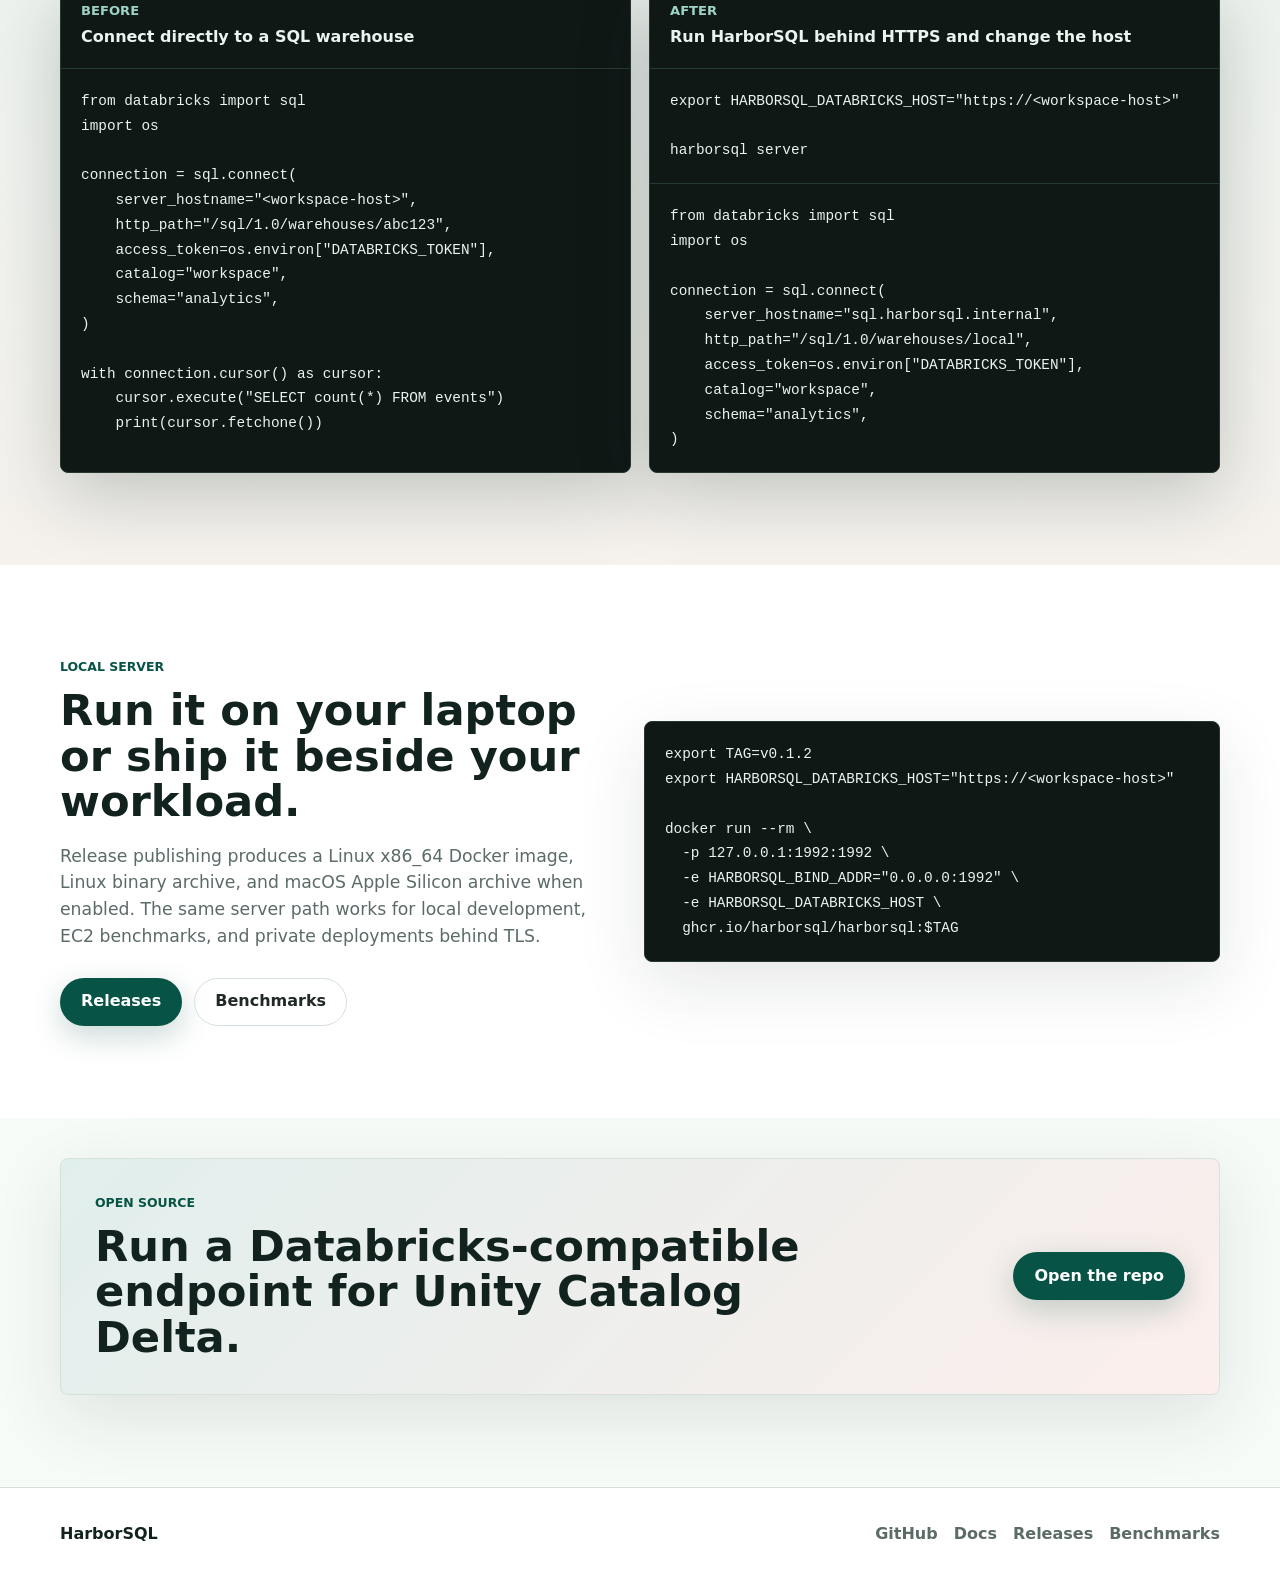
==== commit 1a2266bd: "Rework positioning and benchmark claims" ====
--- a/index.html
+++ b/index.html
@@ -3,10 +3,10 @@
   <head>
     <meta charset="utf-8">
     <meta name="viewport" content="width=device-width, initial-scale=1">
-    <title>HarborSQL - Databricks-compatible SQL for Unity Catalog Delta</title>
+    <title>HarborSQL - Open-source Databricks-compatible SQL for Unity Catalog Delta</title>
     <meta
       name="description"
-      content="HarborSQL is an external SQL server for Unity Catalog Delta tables with Databricks SQL client compatibility, local execution, and security anchored in Unity Catalog."
+      content="HarborSQL is an open-source Databricks-compatible SQL endpoint for supported read-only Unity Catalog Delta workloads, with authorization anchored in Unity Catalog."
     >
     <link rel="icon" href="favicon.svg" type="image/svg+xml">
     <link rel="stylesheet" href="styles.css">
@@ -18,6 +18,7 @@
         <span>HarborSQL</span>
       </a>
       <nav class="site-nav" aria-label="Primary navigation">
+        <a href="#fit">Fit</a>
         <a href="#how-it-works">How it works</a>
         <a href="#security">Security</a>
         <a href="#code">Code</a>
@@ -32,11 +33,12 @@
         <canvas id="harbor-flow" class="hero-canvas" aria-hidden="true"></canvas>
         <div class="hero-overlay" aria-hidden="true"></div>
         <div class="container hero-content">
-          <p class="eyebrow">External SQL engine for Unity Catalog Delta</p>
+          <p class="eyebrow">Open-source SQL endpoint for Unity Catalog Delta</p>
           <h1 id="hero-title">HarborSQL</h1>
           <p class="hero-lede">
-            Run a Databricks-compatible SQL endpoint next to your data, keep authorization in
-            Unity Catalog, and query Delta tables by just changing the warehouse URL in your code.
+            Run a Databricks-compatible SQL endpoint next to your data, keep authorization
+            in Unity Catalog, and query supported Delta workloads by changing the warehouse
+            URL in your code.
           </p>
           <div class="hero-actions">
             <a class="button primary" href="https://github.com/harborsql/harborsql">View on GitHub</a>
@@ -44,16 +46,16 @@
           </div>
           <dl class="hero-metrics">
             <div>
-              <dt>Protocol</dt>
-              <dd>Databricks SQL clients</dd>
+              <dt>Compatibility</dt>
+              <dd>Databricks SQL connector</dd>
             </div>
             <div>
-              <dt>Catalog</dt>
-              <dd>Unity Catalog Delta</dd>
+              <dt>Governance</dt>
+              <dd>Unity Catalog authorization</dd>
             </div>
             <div>
-              <dt>Default port</dt>
-              <dd>127.0.0.1:1992</dd>
+              <dt>Latest ClickBench</dt>
+              <dd>121.6s vs 170.3s</dd>
             </div>
           </dl>
         </div>
@@ -61,18 +63,62 @@
 
       <section class="proof-strip" aria-label="Benchmark summary">
         <div class="container proof-grid">
-          <a class="proof-item" href="benchmarks.html#point-lookups">
-            <span>Optimized point lookup p95</span>
-            <strong>90.0% lower latency</strong>
+          <a class="proof-item" href="benchmarks.html#clickbench">
+            <span>43-query ClickBench run</span>
+            <strong>121.6s HarborSQL</strong>
           </a>
           <a class="proof-item" href="benchmarks.html#cost">
-            <span>European on-demand economics</span>
-            <strong>2.8x to 3.6x cheaper</strong>
+            <span>Compute economics</span>
+            <strong>up to 8x lower cost</strong>
           </a>
-          <a class="proof-item" href="benchmarks.html#full-suite">
-            <span>Full ClickBench suite</span>
-            <strong>Honest baseline included</strong>
+          <a class="proof-item" href="benchmarks.html#positioning">
+            <span>Positioning</span>
+            <strong>Endpoint alternative, not a clone</strong>
           </a>
+        </div>
+      </section>
+
+      <section id="fit" class="section security-section">
+        <div class="container">
+          <div class="section-heading">
+            <p class="eyebrow">Where it fits</p>
+            <h2>A targeted endpoint alternative for supported read-only workloads.</h2>
+            <p>
+              HarborSQL is strongest when an application already speaks the Databricks SQL
+              connector protocol, the data is in Unity Catalog Delta, and a full SQL Warehouse
+              is more infrastructure than the workload needs.
+            </p>
+          </div>
+          <div class="feature-grid">
+            <article class="feature-card">
+              <h3>Change the endpoint URL</h3>
+              <p>
+                Keep the Databricks SQL connector in your app and route supported queries to
+                HarborSQL instead of a warehouse endpoint.
+              </p>
+            </article>
+            <article class="feature-card">
+              <h3>Keep Unity Catalog in charge</h3>
+              <p>
+                HarborSQL checks access through Unity Catalog and uses short-lived table
+                credentials for the caller.
+              </p>
+            </article>
+            <article class="feature-card">
+              <h3>Serve reads near the data</h3>
+              <p>
+                Run the open-source server on your own compute, colocated with the data and
+                scaled for the serving path you actually need.
+              </p>
+            </article>
+            <article class="feature-card">
+              <h3>Benchmark before switching</h3>
+              <p>
+                It is not a full warehouse clone. Start with read-only SELECT workloads and
+                measure your queries against the current support matrix.
+              </p>
+            </article>
+          </div>
         </div>
       </section>
 
@@ -80,7 +126,7 @@
         <div class="container split">
           <div class="section-copy">
             <p class="eyebrow">How it works</p>
-            <h2>Keep the client shape. Move the execution path.</h2>
+            <h2>Keep the client shape. Move execution onto your compute.</h2>
             <p>
               HarborSQL accepts Databricks SQL connector-style requests, resolves Unity
               Catalog Delta tables as the caller, opens the data with delta-rs, executes
@@ -99,7 +145,7 @@
         </div>
       </section>
 
-      <section id="security" class="section security-section">
+      <section id="security" class="section">
         <div class="container">
           <div class="section-heading">
             <p class="eyebrow">Security model</p>
@@ -142,10 +188,11 @@
         <div class="container">
           <div class="section-heading">
             <p class="eyebrow">Client compatibility</p>
-            <h2>From warehouse endpoint to local HarborSQL endpoint.</h2>
-            <p>
-              Existing Python clients keep the Databricks SQL connector. For local HTTP
-              development, point the connector at HarborSQL and disable Cloud Fetch.
+            <h2>From warehouse endpoint to HarborSQL endpoint.</h2>
+            <p>
+              Existing Python clients keep the Databricks SQL connector. When HarborSQL is
+              behind HTTPS, the common migration path is changing the server hostname to the
+              HarborSQL endpoint.
             </p>
           </div>
 
@@ -174,30 +221,20 @@
             <article class="code-card">
               <div class="code-title">
                 <span>After</span>
-                <strong>Start HarborSQL and adapt the client</strong>
+                <strong>Run HarborSQL behind HTTPS and change the host</strong>
               </div>
               <pre><code>export HARBORSQL_DATABRICKS_HOST="https://&lt;workspace-host&gt;"
-export HARBORSQL_DEFAULT_CATALOG="workspace"
-export HARBORSQL_DEFAULT_SCHEMA="analytics"
-export HARBORSQL_AWS_REGION="us-west-2"
 
 harborsql server</code></pre>
 <pre><code>from databricks import sql
 import os
 
-uri = (
-    "http://127.0.0.1:1992"
-    "/sql/1.0/warehouses/local"
-)
-
 connection = sql.connect(
-    server_hostname="http://127.0.0.1:1992",
+    server_hostname="sql.harborsql.internal",
     http_path="/sql/1.0/warehouses/local",
     access_token=os.environ["DATABRICKS_TOKEN"],
     catalog="workspace",
     schema="analytics",
-    _connection_uri=uri,
-    use_cloud_fetch=False,
 )</code></pre>
             </article>
           </div>
@@ -220,12 +257,14 @@
             </div>
           </div>
           <div class="terminal-panel">
-            <pre><code>export TAG=v0.1.0
-docker pull ghcr.io/harborsql/harborsql:$TAG
-oras pull ghcr.io/harborsql/harborsql-binaries:$TAG
-
-./harborsql server
-# listens on 127.0.0.1:1992 by default</code></pre>
+            <pre><code>export TAG=v0.1.2
+export HARBORSQL_DATABRICKS_HOST="https://&lt;workspace-host&gt;"
+
+docker run --rm \
+  -p 127.0.0.1:1992:1992 \
+  -e HARBORSQL_BIND_ADDR="0.0.0.0:1992" \
+  -e HARBORSQL_DATABRICKS_HOST \
+  ghcr.io/harborsql/harborsql:$TAG</code></pre>
           </div>
         </div>
       </section>
@@ -234,7 +273,7 @@
         <div class="container cta-band">
           <div>
             <p class="eyebrow">Open source</p>
-            <h2>Bring a Databricks-compatible endpoint to Unity Catalog Delta.</h2>
+            <h2>Run a Databricks-compatible endpoint for Unity Catalog Delta.</h2>
           </div>
           <a class="button primary" href="https://github.com/harborsql/harborsql">Open the repo</a>
         </div>
--- a/styles.css
+++ b/styles.css
@@ -674,6 +674,14 @@
   width: 100%;
 }
 
+.width-12 {
+  width: 12%;
+}
+
+.width-14 {
+  width: 14%;
+}
+
 .width-28 {
   width: 28%;
 }
@@ -718,14 +726,19 @@
 
 .notes-list li {
   min-height: 56px;
-  display: flex;
-  align-items: center;
+  display: block;
   padding: 14px 16px;
   border-left: 4px solid var(--teal);
   border-radius: var(--radius);
   background: rgba(255, 255, 255, 0.74);
   color: #30413b;
   font-weight: 700;
+}
+
+.notes-list a {
+  color: var(--teal-dark);
+  text-decoration: underline;
+  text-underline-offset: 3px;
 }
 
 .final-cta {
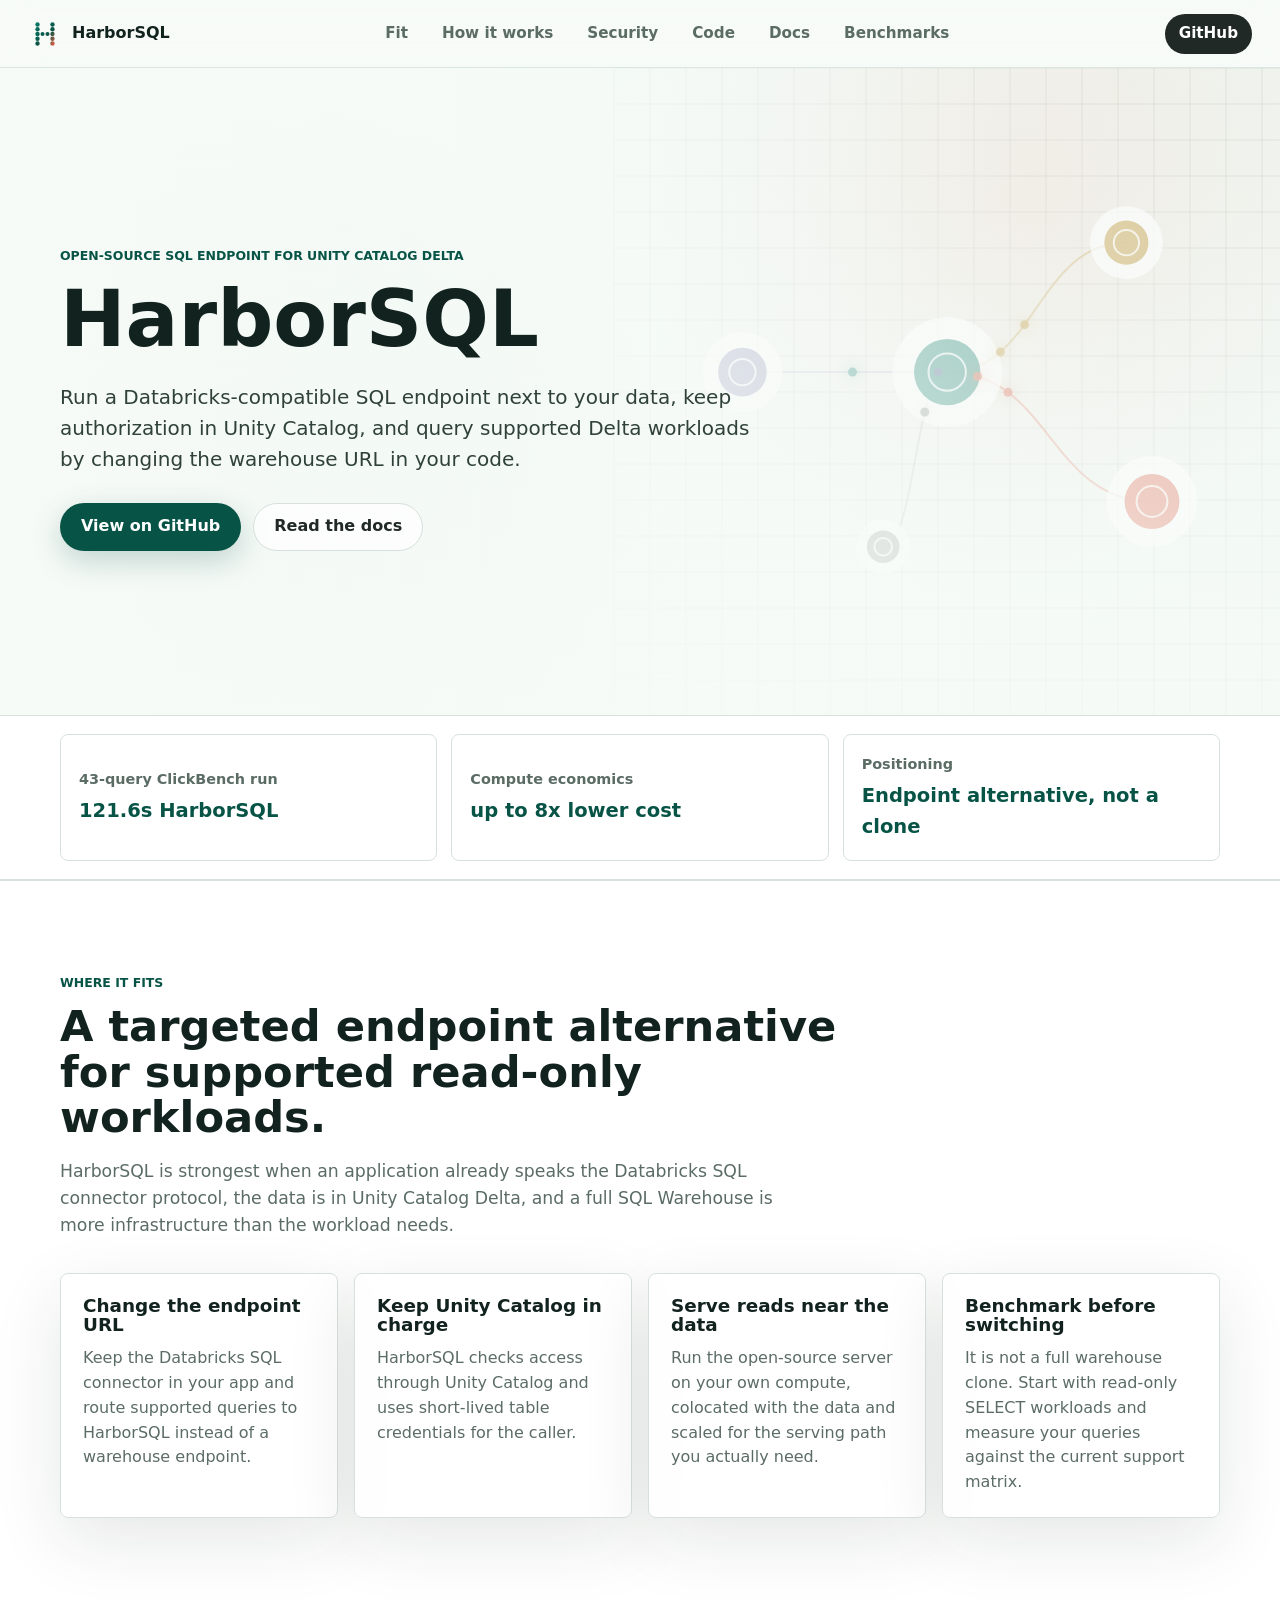
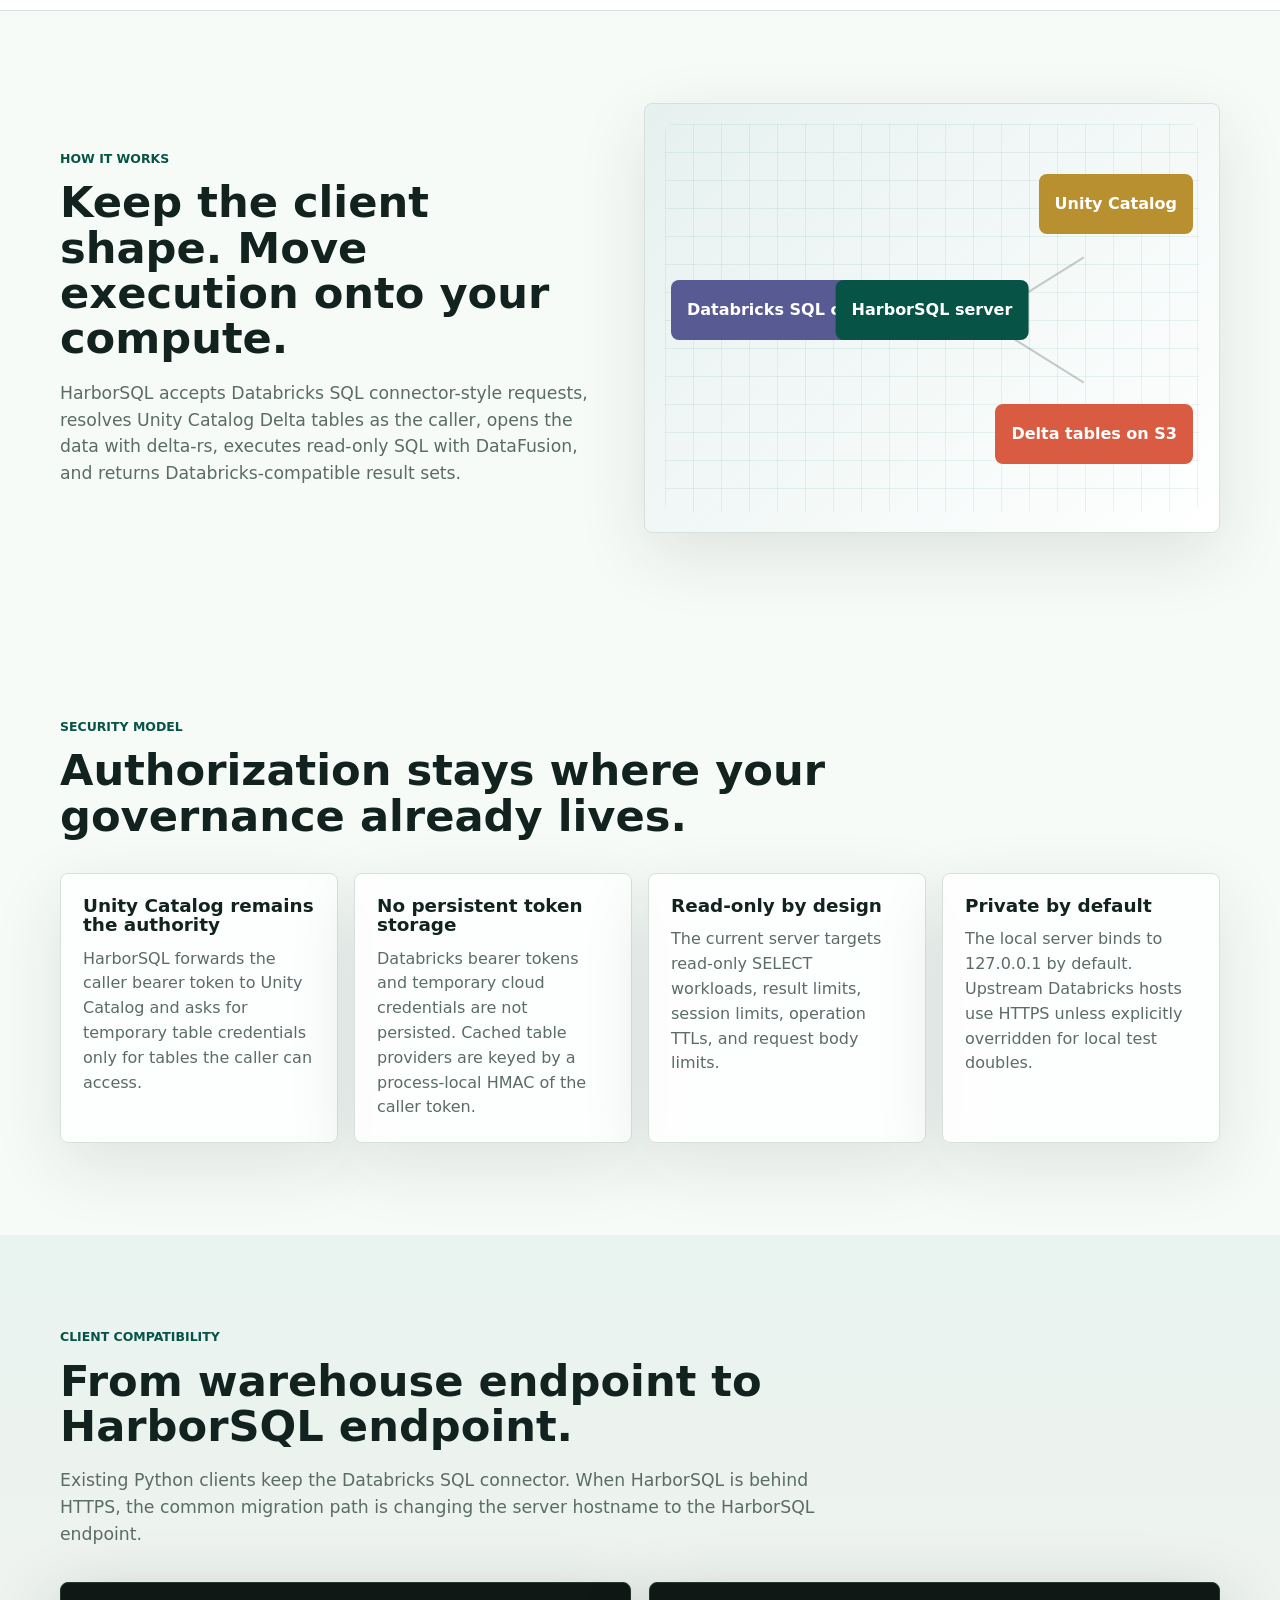
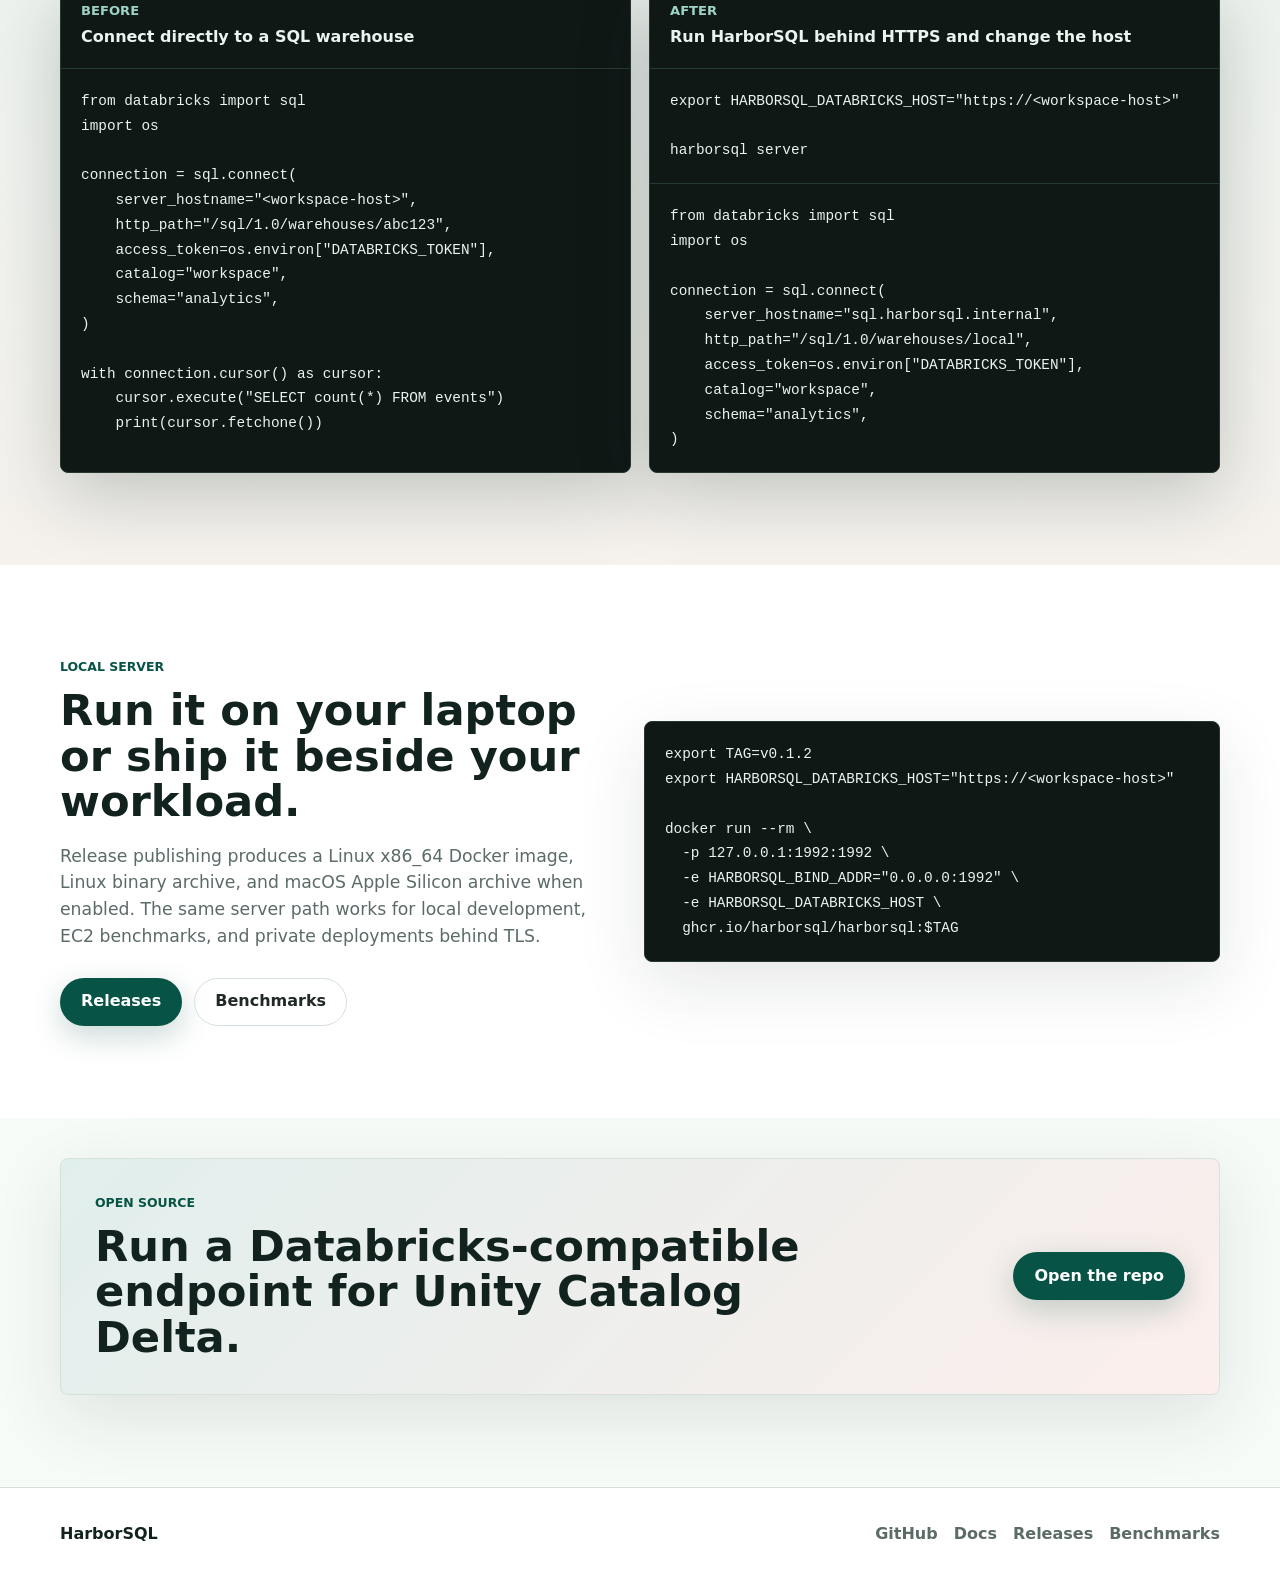
==== commit 3f65e8df: "Remove hero metric blocks" ====
--- a/index.html
+++ b/index.html
@@ -44,20 +44,6 @@
             <a class="button primary" href="https://github.com/harborsql/harborsql">View on GitHub</a>
             <a class="button secondary" href="https://docs.harborsql.com/getting-started">Read the docs</a>
           </div>
-          <dl class="hero-metrics">
-            <div>
-              <dt>Compatibility</dt>
-              <dd>Databricks SQL connector</dd>
-            </div>
-            <div>
-              <dt>Governance</dt>
-              <dd>Unity Catalog authorization</dd>
-            </div>
-            <div>
-              <dt>Latest ClickBench</dt>
-              <dd>121.6s vs 170.3s</dd>
-            </div>
-          </dl>
         </div>
       </section>
 
--- a/styles.css
+++ b/styles.css
@@ -222,15 +222,6 @@
   border-color: var(--teal);
 }
 
-.hero-metrics {
-  display: grid;
-  grid-template-columns: repeat(3, minmax(0, 1fr));
-  gap: 12px;
-  max-width: 760px;
-  margin: 42px 0 0;
-}
-
-.hero-metrics div,
 .proof-item,
 .feature-card,
 .code-card,
@@ -246,27 +237,6 @@
   box-shadow: var(--shadow);
 }
 
-.hero-metrics div {
-  min-height: 94px;
-  padding: 18px;
-}
-
-.hero-metrics dt,
-.hero-metrics dd {
-  margin: 0;
-}
-
-.hero-metrics dt {
-  color: var(--muted);
-  font-size: 0.82rem;
-  font-weight: 700;
-}
-
-.hero-metrics dd {
-  margin-top: 8px;
-  font-weight: 800;
-}
-
 .proof-strip {
   border-bottom: 1px solid var(--line);
   background: #ffffff;
@@ -876,25 +846,6 @@
     font-size: 1rem;
   }
 
-  .hero-metrics {
-    grid-template-columns: repeat(3, minmax(0, 1fr));
-    gap: 8px;
-    margin-top: 24px;
-  }
-
-  .hero-metrics div {
-    min-height: 78px;
-    padding: 10px;
-  }
-
-  .hero-metrics dt {
-    font-size: 0.7rem;
-  }
-
-  .hero-metrics dd {
-    font-size: 0.82rem;
-  }
-
   .section {
     padding: 66px 0;
   }
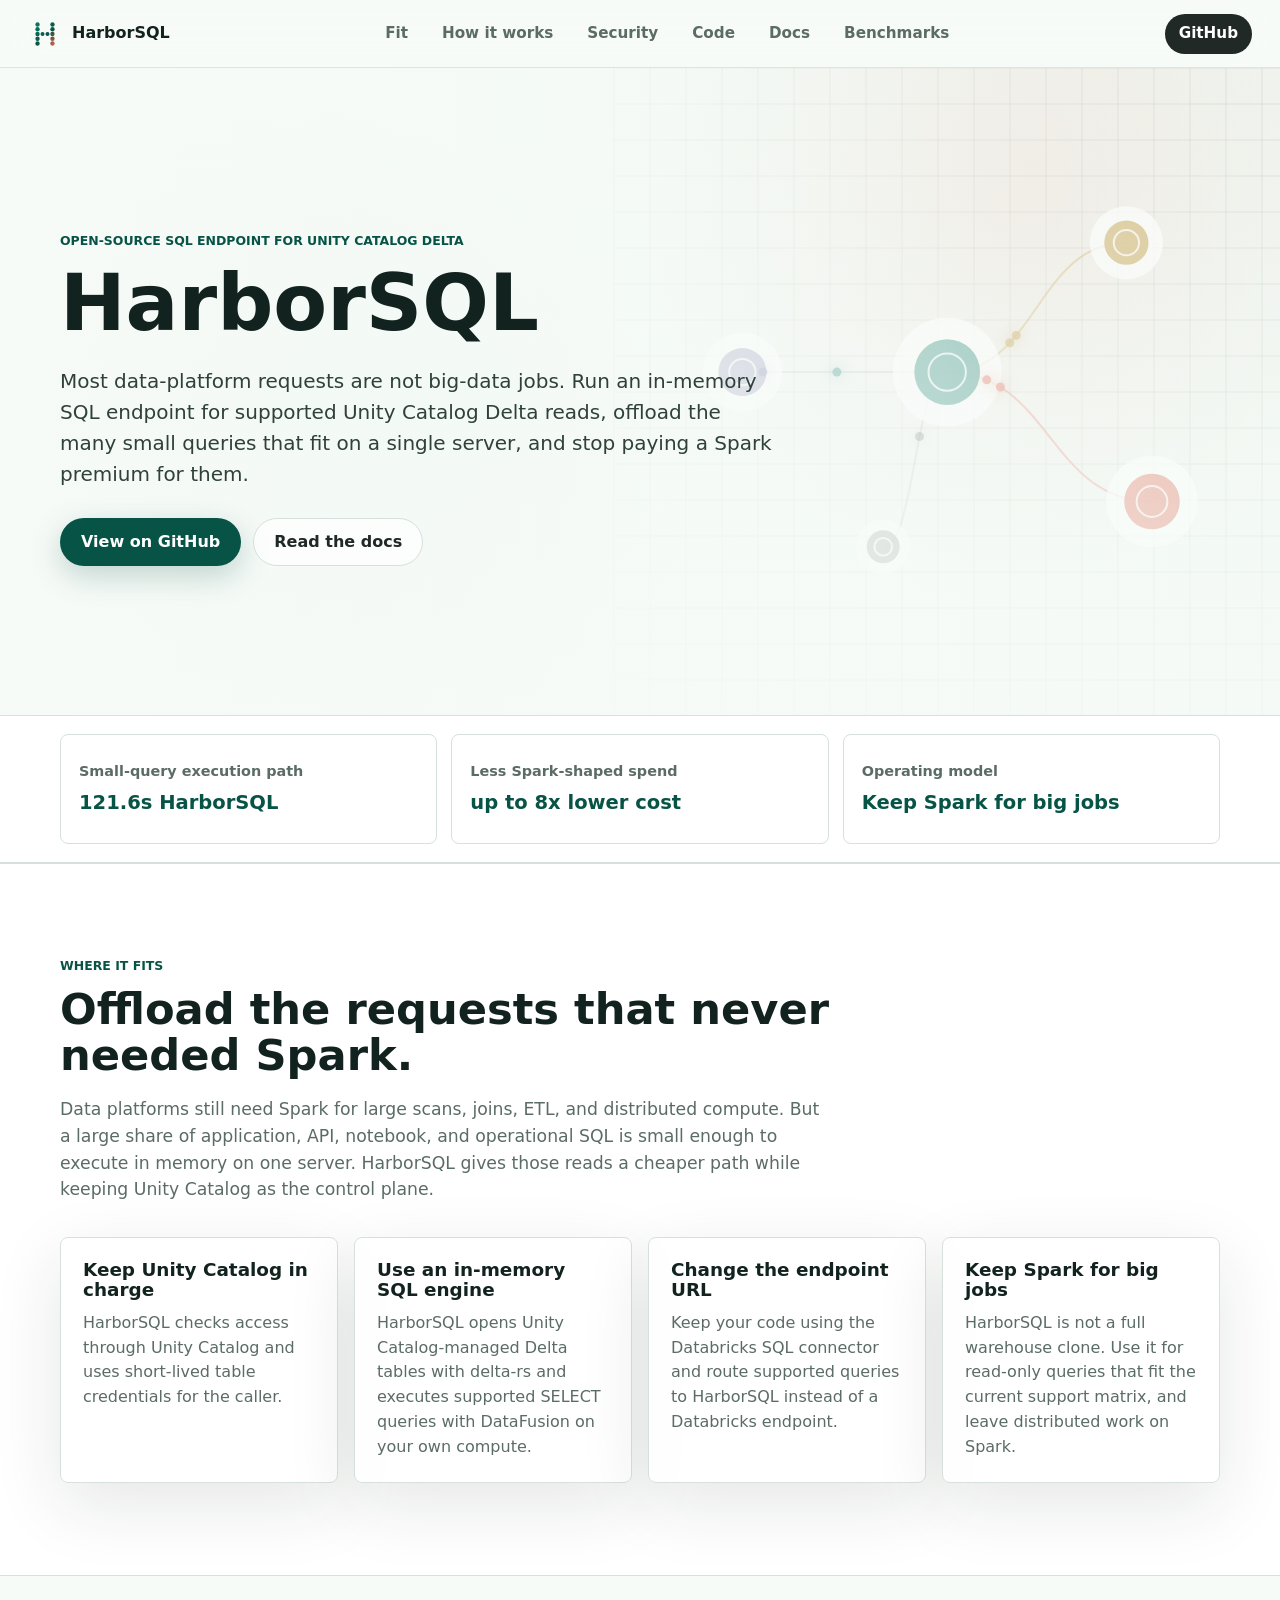
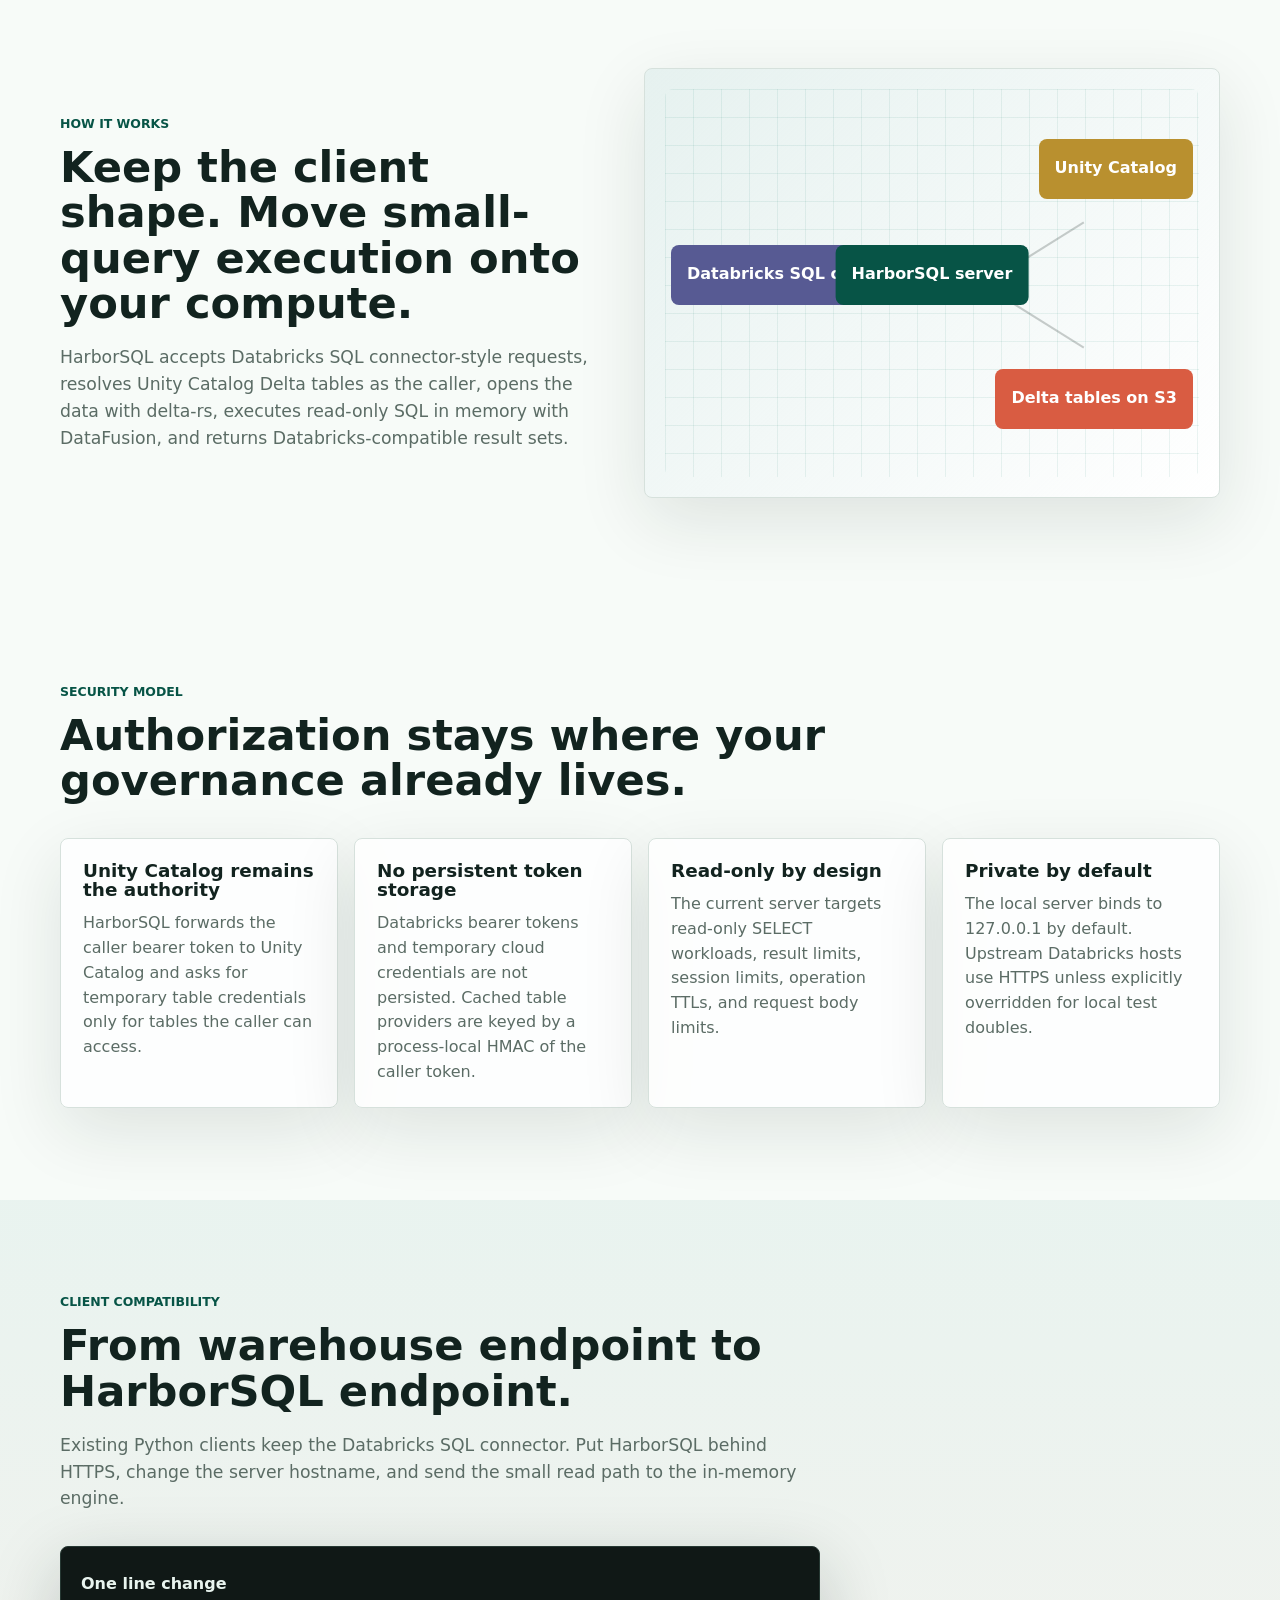
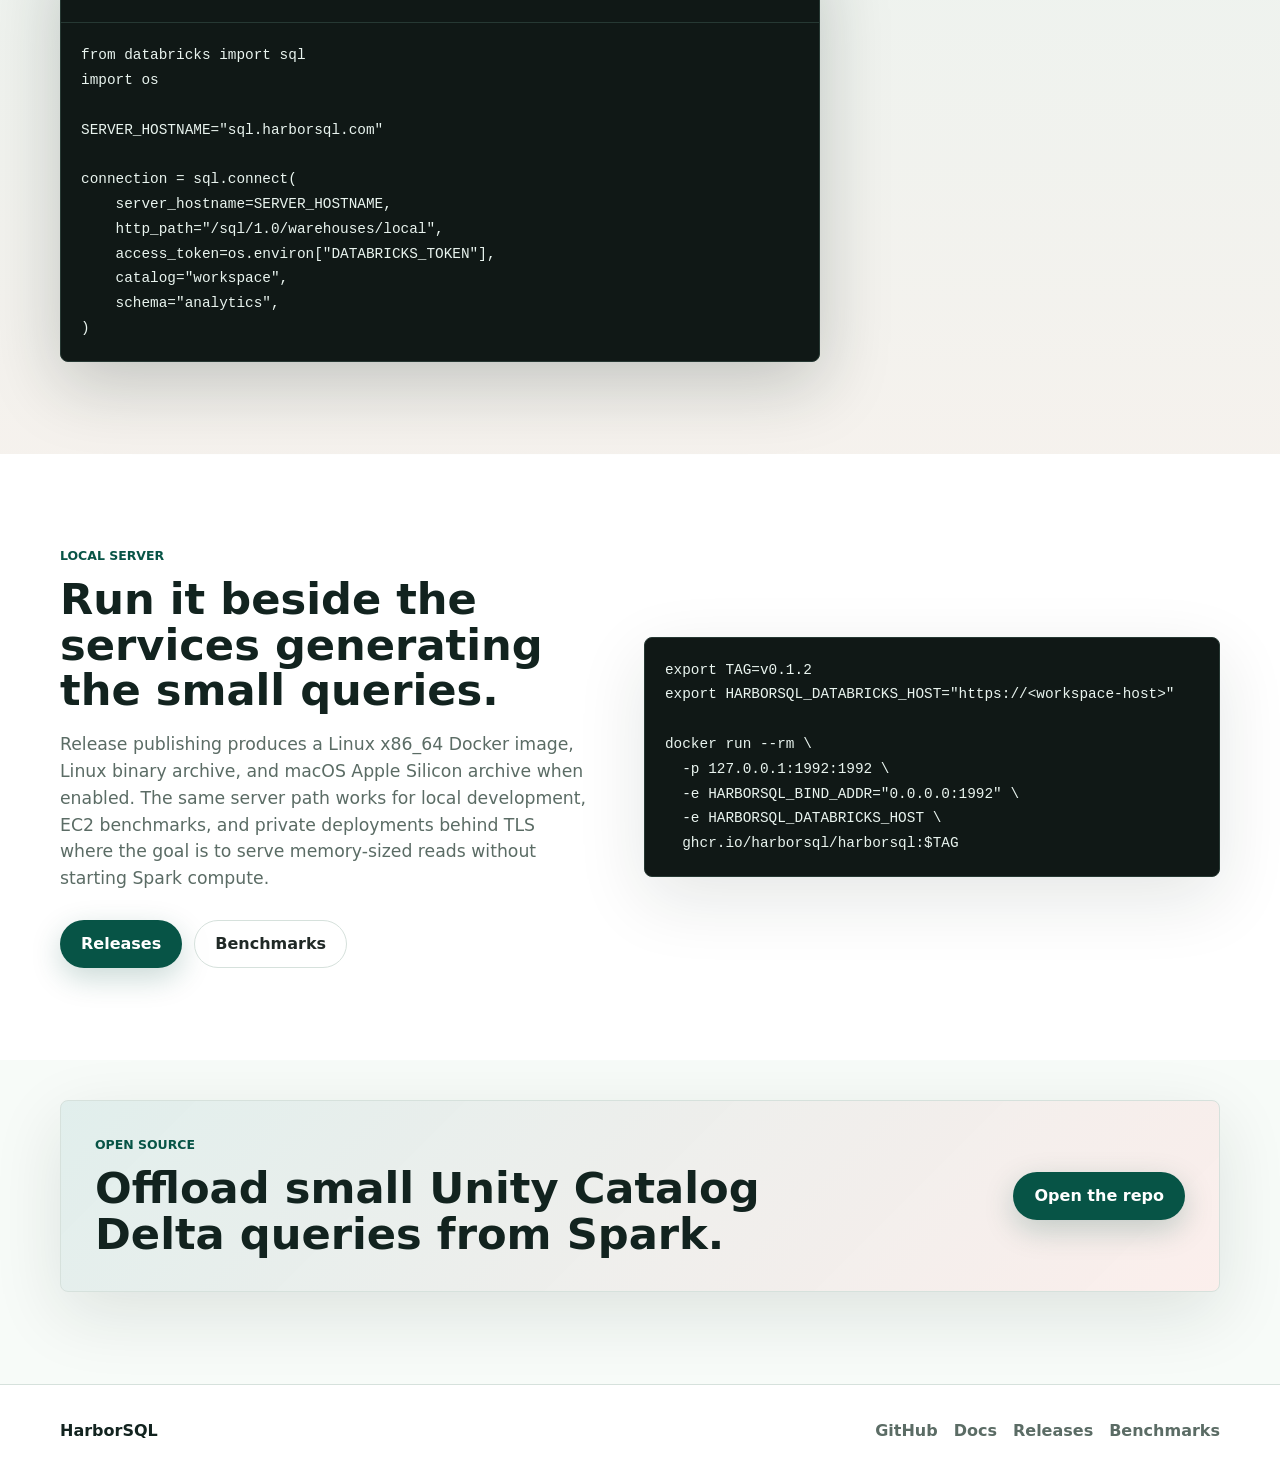
==== commit 1c50fc39: "Emphasize small-query offload narrative" ====
--- a/index.html
+++ b/index.html
@@ -6,7 +6,7 @@
     <title>HarborSQL - Open-source Databricks-compatible SQL for Unity Catalog Delta</title>
     <meta
       name="description"
-      content="HarborSQL is an open-source Databricks-compatible SQL endpoint for supported read-only Unity Catalog Delta workloads, with authorization anchored in Unity Catalog."
+      content="HarborSQL is an open-source in-memory SQL engine for supported Unity Catalog Delta workloads, built to offload small Databricks SQL requests without paying a Spark premium."
     >
     <link rel="icon" href="favicon.svg" type="image/svg+xml">
     <link rel="stylesheet" href="styles.css">
@@ -36,9 +36,9 @@
           <p class="eyebrow">Open-source SQL endpoint for Unity Catalog Delta</p>
           <h1 id="hero-title">HarborSQL</h1>
           <p class="hero-lede">
-            Run a Databricks-compatible SQL endpoint next to your data, keep authorization
-            in Unity Catalog, and query supported Delta workloads by changing the warehouse
-            URL in your code.
+            Most data-platform requests are not big-data jobs. Run an in-memory SQL endpoint
+            for supported Unity Catalog Delta reads, offload the many small queries that fit
+            on a single server, and stop paying a Spark premium for them.
           </p>
           <div class="hero-actions">
             <a class="button primary" href="https://github.com/harborsql/harborsql">View on GitHub</a>
@@ -50,16 +50,16 @@
       <section class="proof-strip" aria-label="Benchmark summary">
         <div class="container proof-grid">
           <a class="proof-item" href="benchmarks.html#clickbench">
-            <span>43-query ClickBench run</span>
+            <span>Small-query execution path</span>
             <strong>121.6s HarborSQL</strong>
           </a>
           <a class="proof-item" href="benchmarks.html#cost">
-            <span>Compute economics</span>
+            <span>Less Spark-shaped spend</span>
             <strong>up to 8x lower cost</strong>
           </a>
           <a class="proof-item" href="benchmarks.html#positioning">
-            <span>Positioning</span>
-            <strong>Endpoint alternative, not a clone</strong>
+            <span>Operating model</span>
+            <strong>Keep Spark for big jobs</strong>
           </a>
         </div>
       </section>
@@ -68,21 +68,15 @@
         <div class="container">
           <div class="section-heading">
             <p class="eyebrow">Where it fits</p>
-            <h2>A targeted endpoint alternative for supported read-only workloads.</h2>
-            <p>
-              HarborSQL is strongest when an application already speaks the Databricks SQL
-              connector protocol, the data is in Unity Catalog Delta, and a full SQL Warehouse
-              is more infrastructure than the workload needs.
+            <h2>Offload the requests that never needed Spark.</h2>
+            <p>
+              Data platforms still need Spark for large scans, joins, ETL, and distributed
+              compute. But a large share of application, API, notebook, and operational SQL is
+              small enough to execute in memory on one server. HarborSQL gives those reads a
+              cheaper path while keeping Unity Catalog as the control plane.
             </p>
           </div>
           <div class="feature-grid">
-            <article class="feature-card">
-              <h3>Change the endpoint URL</h3>
-              <p>
-                Keep the Databricks SQL connector in your app and route supported queries to
-                HarborSQL instead of a warehouse endpoint.
-              </p>
-            </article>
             <article class="feature-card">
               <h3>Keep Unity Catalog in charge</h3>
               <p>
@@ -91,17 +85,24 @@
               </p>
             </article>
             <article class="feature-card">
-              <h3>Serve reads near the data</h3>
-              <p>
-                Run the open-source server on your own compute, colocated with the data and
-                scaled for the serving path you actually need.
-              </p>
-            </article>
-            <article class="feature-card">
-              <h3>Benchmark before switching</h3>
-              <p>
-                It is not a full warehouse clone. Start with read-only SELECT workloads and
-                measure your queries against the current support matrix.
+              <h3>Use an in-memory SQL engine</h3>
+              <p>
+                HarborSQL opens Unity Catalog-managed Delta tables with delta-rs and executes
+                supported SELECT queries with DataFusion on your own compute.
+              </p>
+            </article>
+            <article class="feature-card">
+              <h3>Change the endpoint URL</h3>
+              <p>
+                Keep your code using the Databricks SQL connector and route supported queries
+                to HarborSQL instead of a Databricks endpoint.
+              </p>
+            </article>
+            <article class="feature-card">
+              <h3>Keep Spark for big jobs</h3>
+              <p>
+                HarborSQL is not a full warehouse clone. Use it for read-only queries that fit
+                the current support matrix, and leave distributed work on Spark.
               </p>
             </article>
           </div>
@@ -112,11 +113,12 @@
         <div class="container split">
           <div class="section-copy">
             <p class="eyebrow">How it works</p>
-            <h2>Keep the client shape. Move execution onto your compute.</h2>
+            <h2>Keep the client shape. Move small-query execution onto your compute.</h2>
             <p>
               HarborSQL accepts Databricks SQL connector-style requests, resolves Unity
               Catalog Delta tables as the caller, opens the data with delta-rs, executes
-              read-only SQL with DataFusion, and returns Databricks-compatible result sets.
+              read-only SQL in memory with DataFusion, and returns Databricks-compatible
+              result sets.
             </p>
           </div>
           <div class="flow-panel">
@@ -176,47 +178,25 @@
             <p class="eyebrow">Client compatibility</p>
             <h2>From warehouse endpoint to HarborSQL endpoint.</h2>
             <p>
-              Existing Python clients keep the Databricks SQL connector. When HarborSQL is
-              behind HTTPS, the common migration path is changing the server hostname to the
-              HarborSQL endpoint.
-            </p>
-          </div>
-
-          <div class="code-grid">
+              Existing Python clients keep the Databricks SQL connector. Put HarborSQL behind
+              HTTPS, change the server hostname, and send the small read path to the
+              in-memory engine.
+            </p>
+          </div>
+
+          <div class="code-grid code-grid-single">
+
             <article class="code-card">
               <div class="code-title">
-                <span>Before</span>
-                <strong>Connect directly to a SQL warehouse</strong>
+                <strong>One line change</strong>
               </div>
-              <pre><code>from databricks import sql
-import os
-
-connection = sql.connect(
-    server_hostname="&lt;workspace-host&gt;",
-    http_path="/sql/1.0/warehouses/abc123",
-    access_token=os.environ["DATABRICKS_TOKEN"],
-    catalog="workspace",
-    schema="analytics",
-)
-
-with connection.cursor() as cursor:
-    cursor.execute("SELECT count(*) FROM events")
-    print(cursor.fetchone())</code></pre>
-            </article>
-
-            <article class="code-card">
-              <div class="code-title">
-                <span>After</span>
-                <strong>Run HarborSQL behind HTTPS and change the host</strong>
-              </div>
-              <pre><code>export HARBORSQL_DATABRICKS_HOST="https://&lt;workspace-host&gt;"
-
-harborsql server</code></pre>
 <pre><code>from databricks import sql
 import os
 
+SERVER_HOSTNAME="sql.harborsql.com"
+
 connection = sql.connect(
-    server_hostname="sql.harborsql.internal",
+    server_hostname=SERVER_HOSTNAME,
     http_path="/sql/1.0/warehouses/local",
     access_token=os.environ["DATABRICKS_TOKEN"],
     catalog="workspace",
@@ -231,11 +211,12 @@
         <div class="container split">
           <div class="section-copy">
             <p class="eyebrow">Local server</p>
-            <h2>Run it on your laptop or ship it beside your workload.</h2>
+            <h2>Run it beside the services generating the small queries.</h2>
             <p>
               Release publishing produces a Linux x86_64 Docker image, Linux binary archive,
               and macOS Apple Silicon archive when enabled. The same server path works for
-              local development, EC2 benchmarks, and private deployments behind TLS.
+              local development, EC2 benchmarks, and private deployments behind TLS where the
+              goal is to serve memory-sized reads without starting Spark compute.
             </p>
             <div class="inline-actions">
               <a class="button primary" href="https://github.com/harborsql/harborsql/releases">Releases</a>
@@ -259,7 +240,7 @@
         <div class="container cta-band">
           <div>
             <p class="eyebrow">Open source</p>
-            <h2>Run a Databricks-compatible endpoint for Unity Catalog Delta.</h2>
+            <h2>Offload small Unity Catalog Delta queries from Spark.</h2>
           </div>
           <a class="button primary" href="https://github.com/harborsql/harborsql">Open the repo</a>
         </div>
--- a/styles.css
+++ b/styles.css
@@ -436,6 +436,10 @@
   gap: 18px;
 }
 
+.code-grid-single {
+  grid-template-columns: minmax(0, 760px);
+}
+
 .code-card {
   overflow: hidden;
   background: #101816;
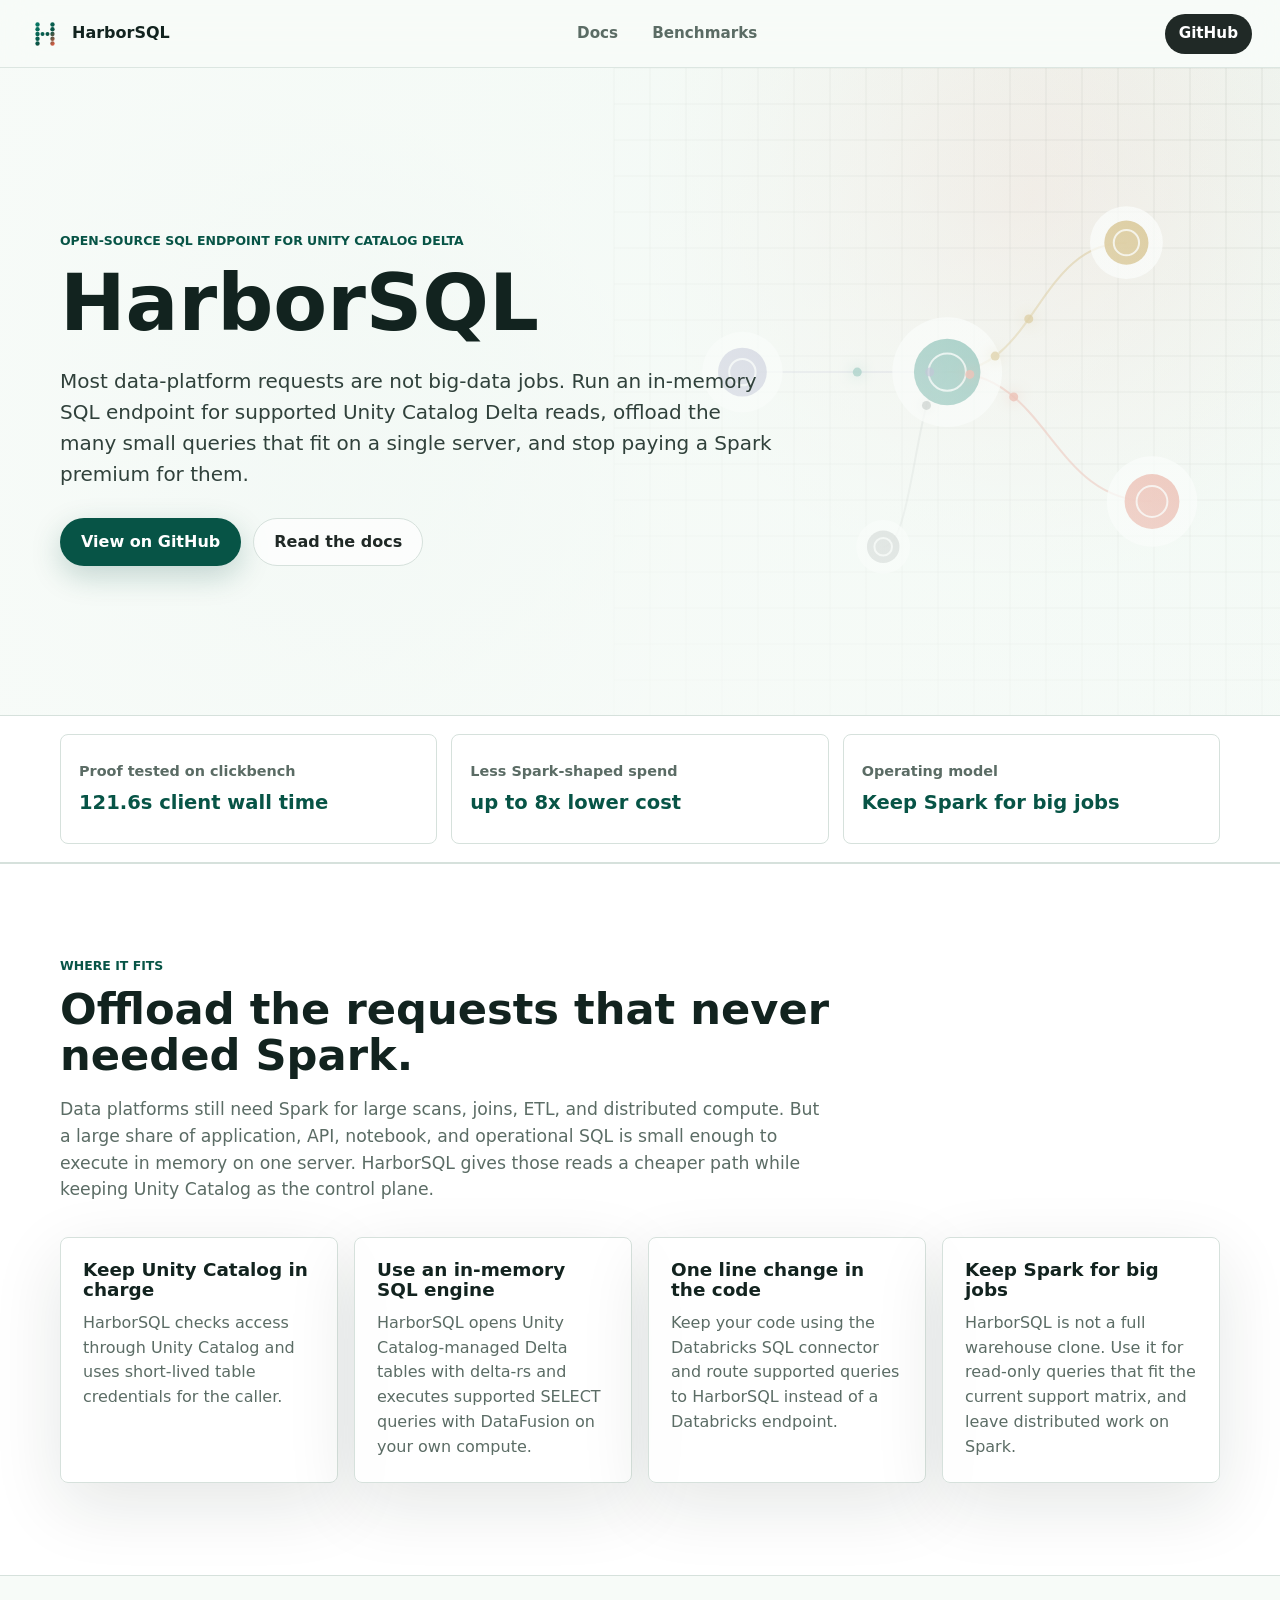
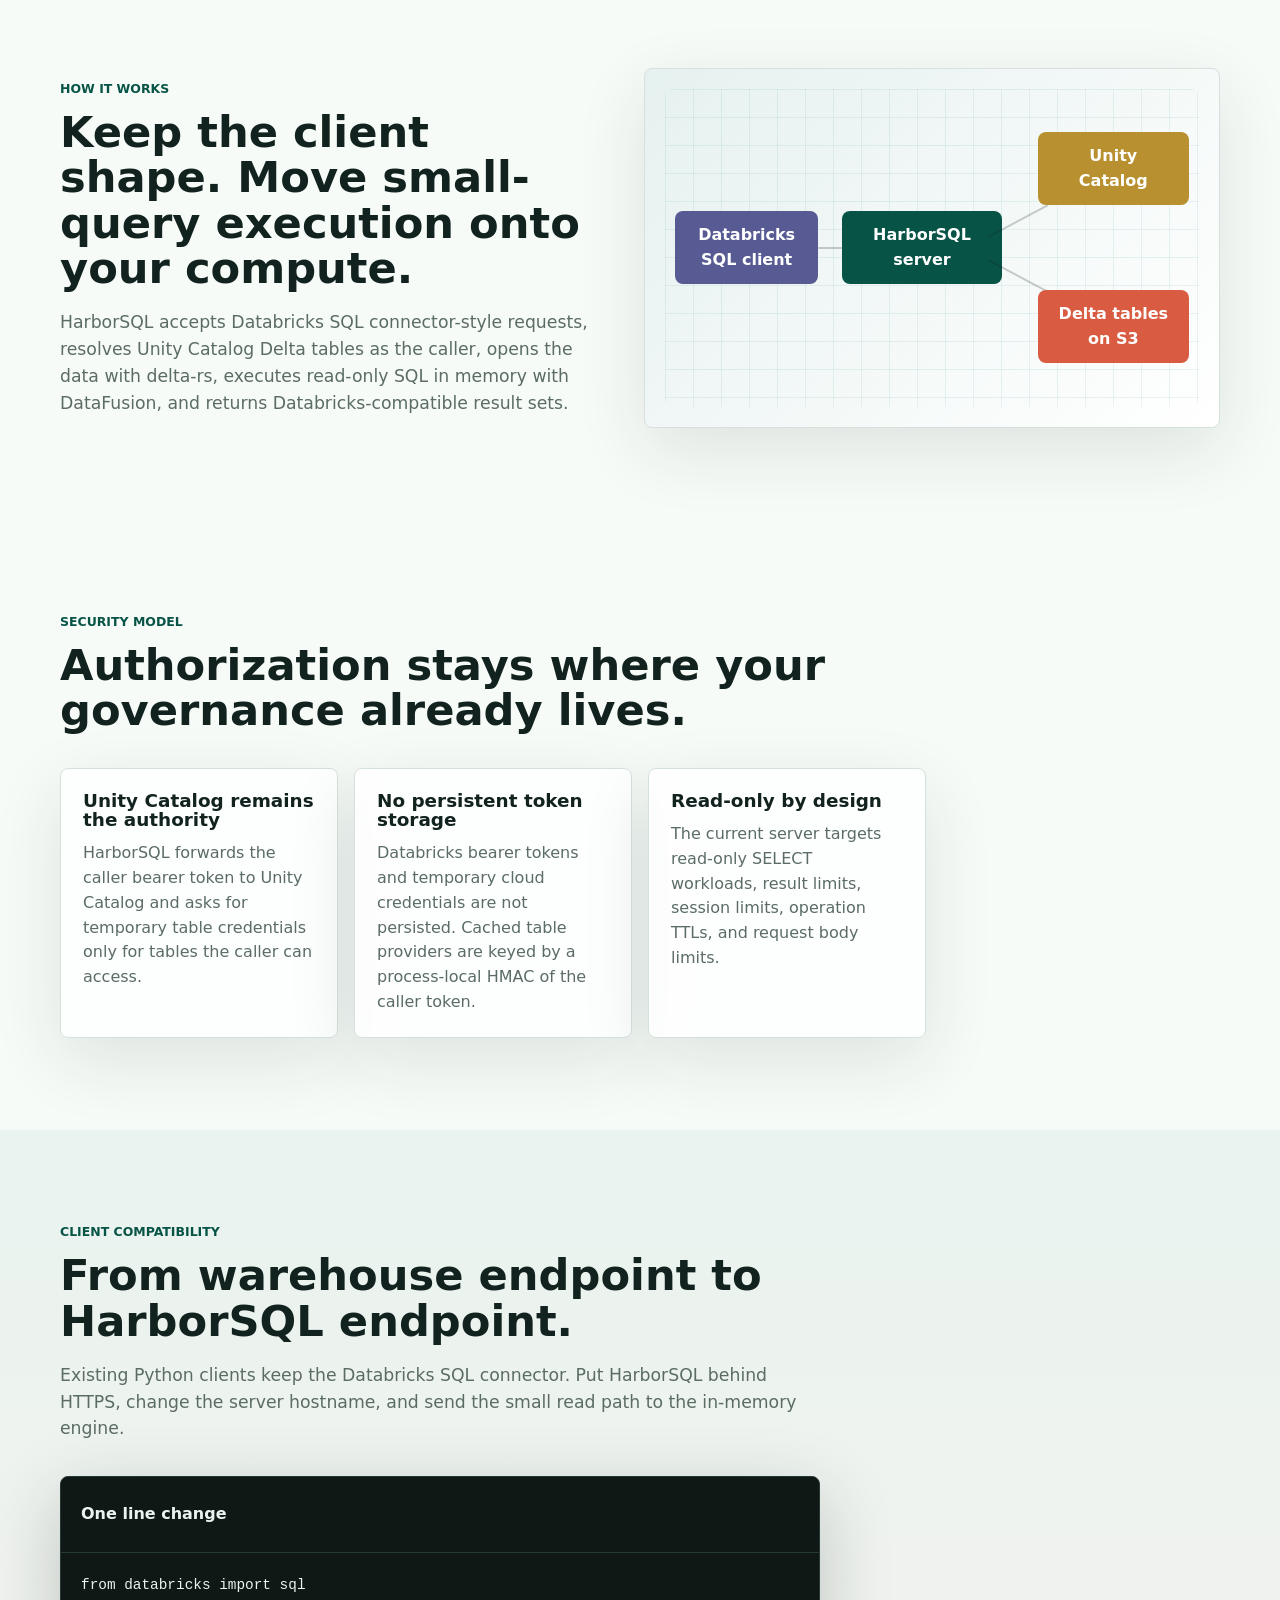
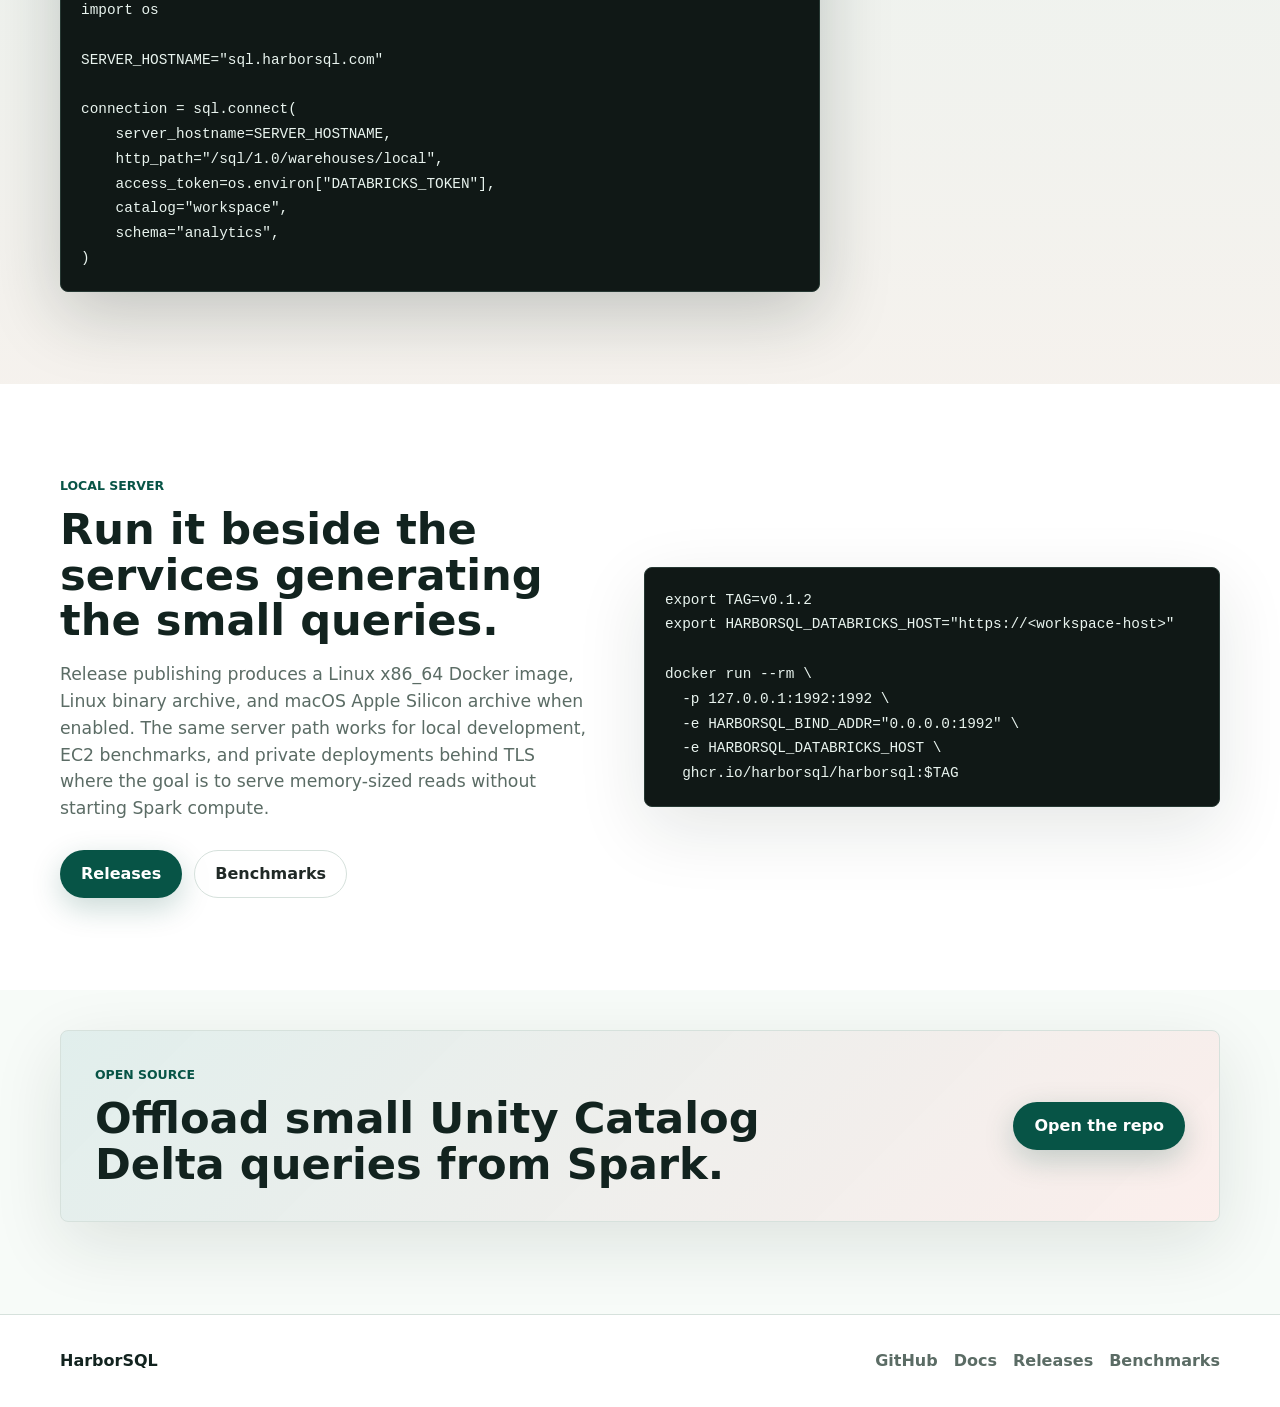
==== commit fe91da77: "Simplify marketing navigation" ====
--- a/index.html
+++ b/index.html
@@ -18,10 +18,6 @@
         <span>HarborSQL</span>
       </a>
       <nav class="site-nav" aria-label="Primary navigation">
-        <a href="#fit">Fit</a>
-        <a href="#how-it-works">How it works</a>
-        <a href="#security">Security</a>
-        <a href="#code">Code</a>
         <a href="https://docs.harborsql.com">Docs</a>
         <a href="benchmarks.html">Benchmarks</a>
       </nav>
@@ -50,8 +46,8 @@
       <section class="proof-strip" aria-label="Benchmark summary">
         <div class="container proof-grid">
           <a class="proof-item" href="benchmarks.html#clickbench">
-            <span>Small-query execution path</span>
-            <strong>121.6s HarborSQL</strong>
+            <span>Proof tested on clickbench</span>
+            <strong>121.6s client wall time</strong>
           </a>
           <a class="proof-item" href="benchmarks.html#cost">
             <span>Less Spark-shaped spend</span>
@@ -92,7 +88,7 @@
               </p>
             </article>
             <article class="feature-card">
-              <h3>Change the endpoint URL</h3>
+              <h3>One line change in the code</h3>
               <p>
                 Keep your code using the Databricks SQL connector and route supported queries
                 to HarborSQL instead of a Databricks endpoint.
@@ -159,13 +155,6 @@
               <p>
                 The current server targets read-only SELECT workloads, result limits, session
                 limits, operation TTLs, and request body limits.
-              </p>
-            </article>
-            <article class="feature-card">
-              <h3>Private by default</h3>
-              <p>
-                The local server binds to 127.0.0.1 by default. Upstream Databricks hosts use
-                HTTPS unless explicitly overridden for local test doubles.
               </p>
             </article>
           </div>
--- a/styles.css
+++ b/styles.css
@@ -304,9 +304,19 @@
 }
 
 .flow-panel {
-  min-height: 430px;
   position: relative;
   overflow: hidden;
+  min-height: 360px;
+  display: grid;
+  grid-template-columns:
+    minmax(116px, 0.9fr)
+    24px
+    minmax(124px, 1fr)
+    36px
+    minmax(124px, 0.95fr);
+  grid-template-rows: repeat(2, minmax(76px, 1fr));
+  gap: 18px 0;
+  align-items: center;
   padding: 30px;
   background:
     linear-gradient(135deg, rgba(8, 120, 101, 0.1), rgba(255, 255, 255, 0.9)),
@@ -325,10 +335,11 @@
 }
 
 .flow-node {
-  position: absolute;
+  position: relative;
   z-index: 2;
-  min-width: 154px;
-  min-height: 60px;
+  width: 100%;
+  min-width: 0;
+  min-height: 66px;
   display: grid;
   place-items: center;
   padding: 12px 16px;
@@ -339,57 +350,88 @@
 }
 
 .flow-node.clients {
-  left: 26px;
-  top: 176px;
+  grid-column: 1;
+  grid-row: 1 / 3;
   background: var(--plum);
 }
 
 .flow-node.harbor {
-  left: 50%;
-  top: 176px;
-  transform: translateX(-50%);
+  grid-column: 3;
+  grid-row: 1 / 3;
   background: var(--teal-dark);
 }
 
+.flow-node.harbor::before,
+.flow-node.harbor::after {
+  content: "";
+  position: absolute;
+  right: -54px;
+  width: 68px;
+  height: 2px;
+  border-radius: 999px;
+  background: rgba(18, 35, 31, 0.22);
+  transform-origin: left center;
+}
+
+.flow-node.harbor::before {
+  top: 34%;
+  transform: rotate(-28deg);
+}
+
+.flow-node.harbor::after {
+  top: 66%;
+  transform: rotate(28deg);
+}
+
 .flow-node.catalog {
-  right: 26px;
-  top: 70px;
+  grid-column: 5;
+  grid-row: 1;
   background: var(--gold);
 }
 
 .flow-node.delta {
-  right: 26px;
-  bottom: 68px;
+  grid-column: 5;
+  grid-row: 2;
   background: var(--coral);
 }
 
 .flow-line {
+  position: relative;
+  z-index: 1;
+  width: 100%;
+  height: 2px;
+  justify-self: stretch;
+  align-self: center;
+  background: transparent;
+}
+
+.flow-line::before {
+  content: "";
   position: absolute;
-  z-index: 1;
+  inset: 0;
+  border-radius: 999px;
   background: rgba(18, 35, 31, 0.22);
 }
 
 .flow-line.horizontal {
-  left: 180px;
-  right: 50%;
-  top: 205px;
-  height: 2px;
+  grid-column: 2;
+  grid-row: 1 / 3;
 }
 
 .flow-line.up {
-  right: 180px;
-  top: 128px;
-  width: 2px;
-  height: 108px;
-  transform: rotate(58deg);
+  grid-column: 4;
+  grid-row: 1;
+  display: none;
+  transform: rotate(-28deg);
+  transform-origin: left center;
 }
 
 .flow-line.down {
-  right: 180px;
-  bottom: 124px;
-  width: 2px;
-  height: 108px;
-  transform: rotate(-58deg);
+  grid-column: 4;
+  grid-row: 2;
+  display: none;
+  transform: rotate(28deg);
+  transform-origin: left center;
 }
 
 .security-section {
@@ -826,6 +868,10 @@
     font-size: 0.88rem;
   }
 
+  .site-nav {
+    display: none;
+  }
+
   .header-cta {
     min-width: 86px;
   }
@@ -866,7 +912,11 @@
   }
 
   .flow-panel {
-    min-height: 520px;
+    min-height: auto;
+    grid-template-columns: 1fr;
+    grid-template-rows: auto;
+    gap: 0;
+    padding: 26px;
   }
 
   .flow-node,
@@ -874,27 +924,15 @@
   .flow-node.harbor,
   .flow-node.catalog,
   .flow-node.delta {
-    left: 50%;
-    right: auto;
-    width: min(230px, calc(100% - 48px));
-    transform: translateX(-50%);
-  }
-
-  .flow-node.clients {
-    top: 44px;
-  }
-
-  .flow-node.harbor {
-    top: 166px;
-  }
-
-  .flow-node.catalog {
-    top: 288px;
-  }
-
-  .flow-node.delta {
-    top: 410px;
-    bottom: auto;
+    grid-column: 1;
+    grid-row: auto;
+    width: 100%;
+    transform: none;
+  }
+
+  .flow-node.harbor::before,
+  .flow-node.harbor::after {
+    display: none;
   }
 
   .code-card code,
@@ -905,23 +943,17 @@
   .flow-line.horizontal,
   .flow-line.up,
   .flow-line.down {
-    left: 50%;
-    right: auto;
+    grid-column: 1;
+    grid-row: auto;
     width: 2px;
-    height: 72px;
-    transform: translateX(-50%);
-  }
-
-  .flow-line.horizontal {
-    top: 106px;
-  }
-
-  .flow-line.up {
-    top: 228px;
-  }
-
+    height: 44px;
+    justify-self: center;
+    transform: none;
+  }
+
+  .flow-line.up,
   .flow-line.down {
-    top: 350px;
+    display: block;
   }
 
   .footer-inner {
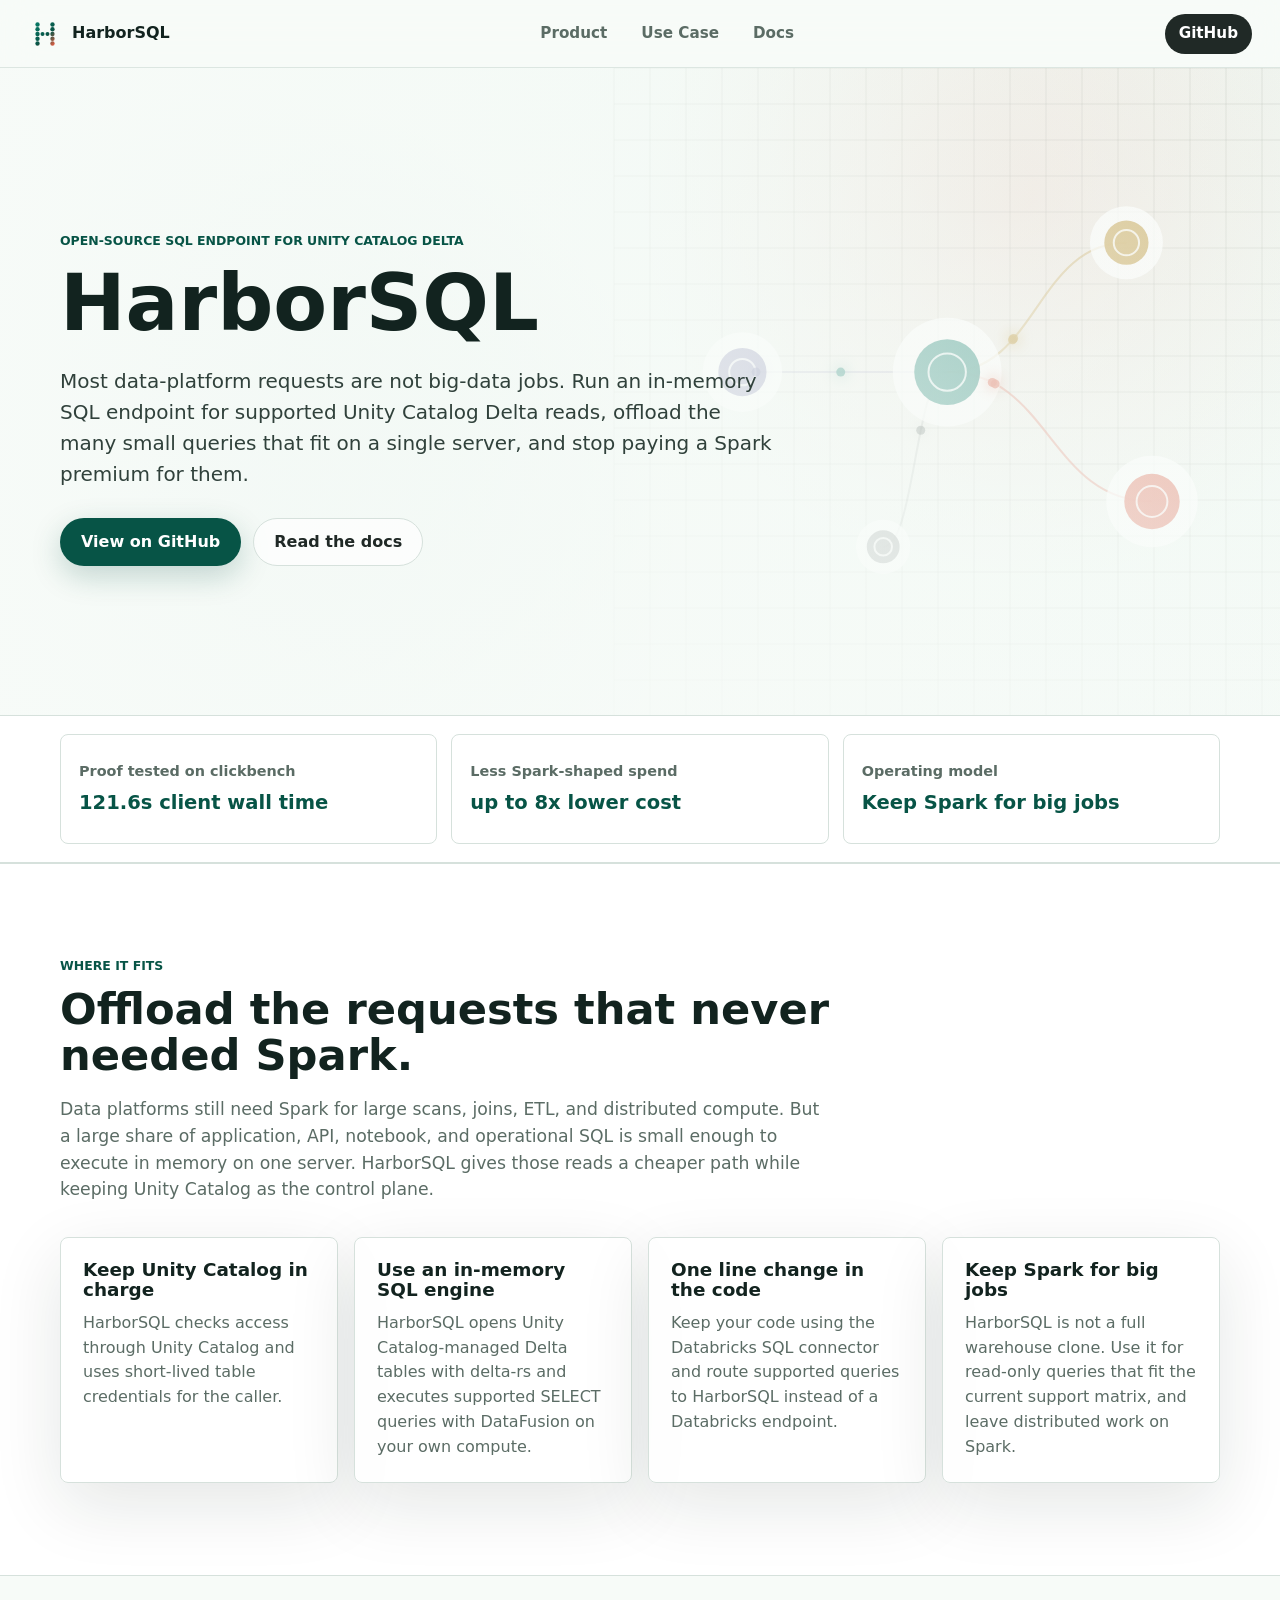
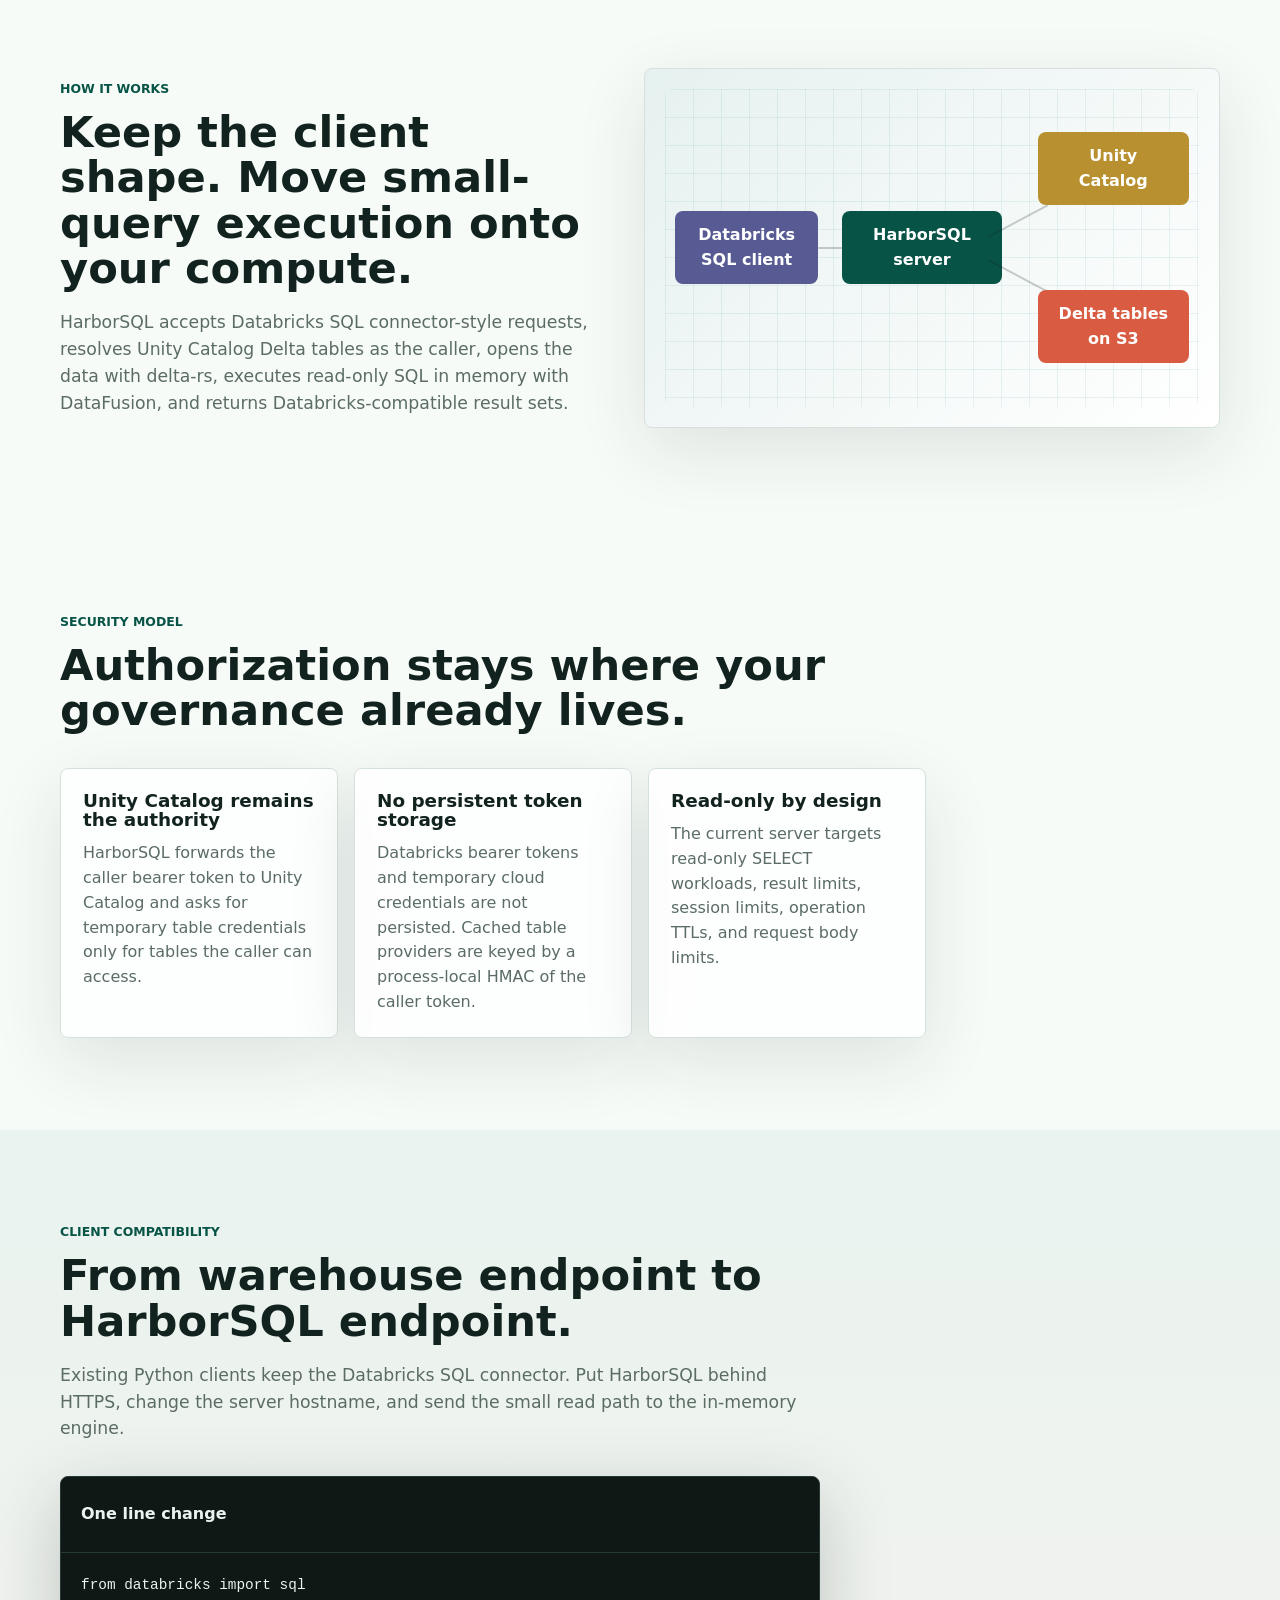
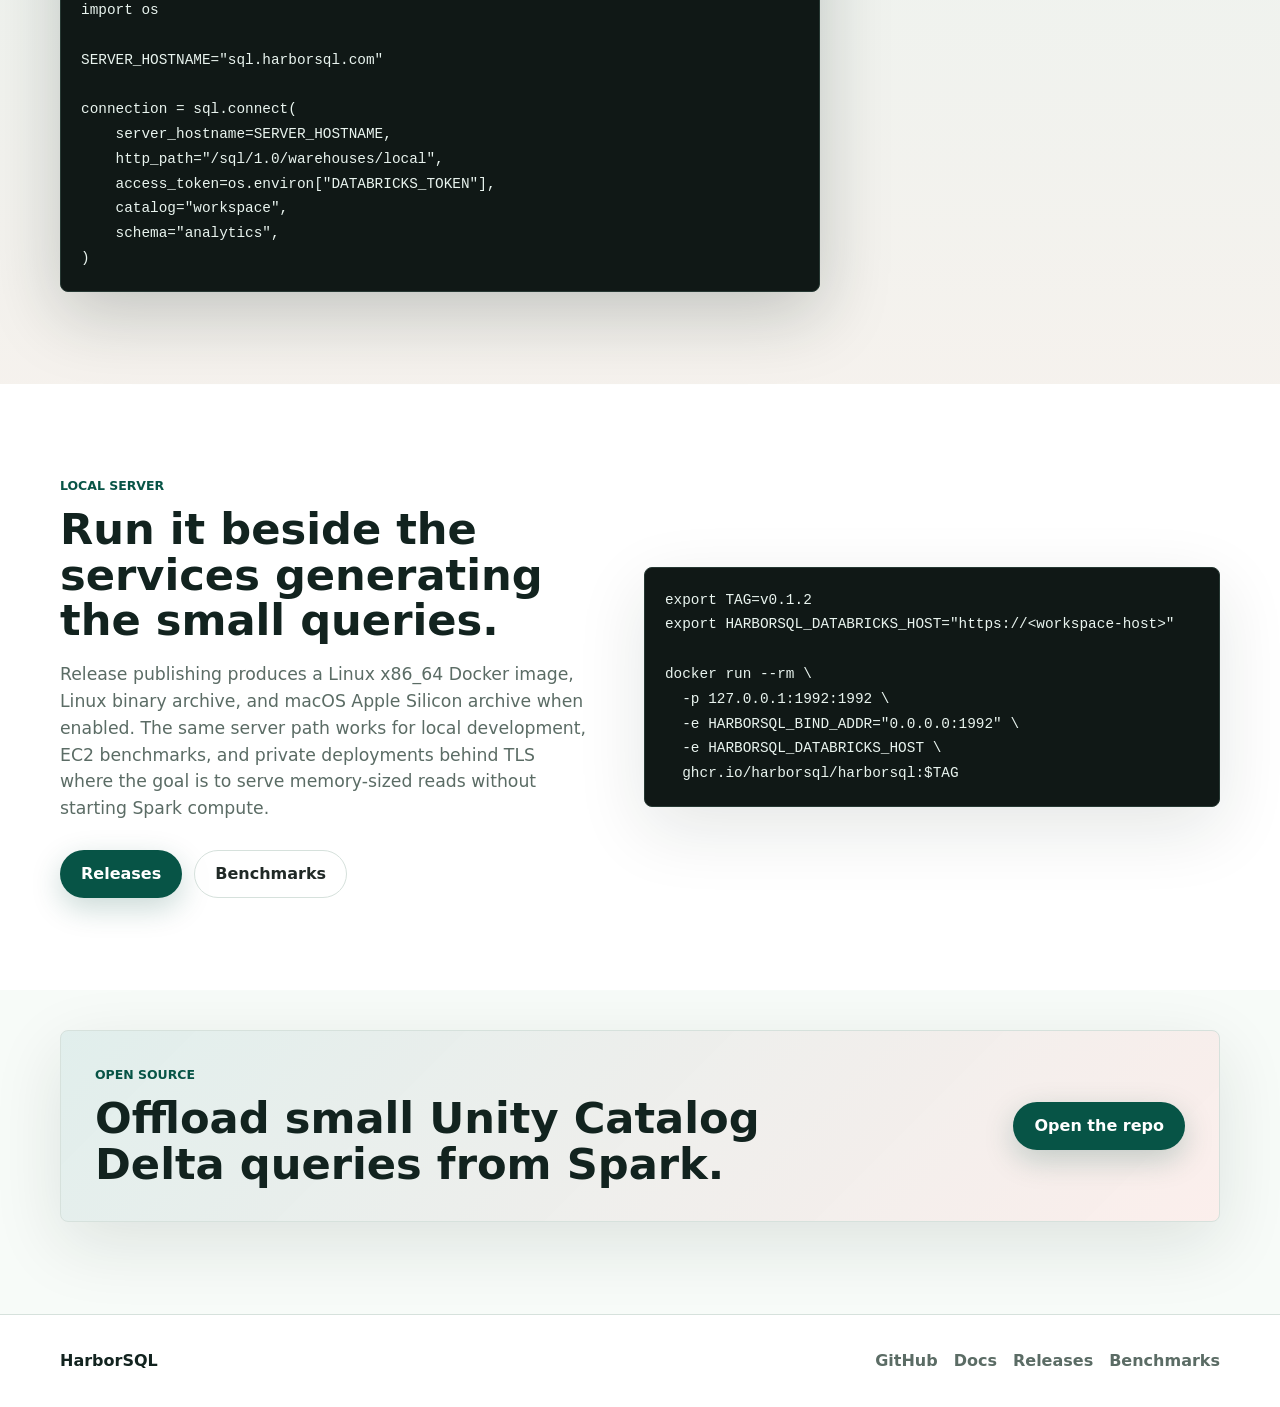
==== commit 7c8e268c: "Rework top navigation sections" ====
--- a/index.html
+++ b/index.html
@@ -18,8 +18,9 @@
         <span>HarborSQL</span>
       </a>
       <nav class="site-nav" aria-label="Primary navigation">
+        <a href="#how-it-works">Product</a>
+        <a href="#fit">Use Case</a>
         <a href="https://docs.harborsql.com">Docs</a>
-        <a href="benchmarks.html">Benchmarks</a>
       </nav>
       <a class="header-cta" href="https://github.com/harborsql/harborsql">GitHub</a>
     </header>
--- a/styles.css
+++ b/styles.css
@@ -868,10 +868,6 @@
     font-size: 0.88rem;
   }
 
-  .site-nav {
-    display: none;
-  }
-
   .header-cta {
     min-width: 86px;
   }
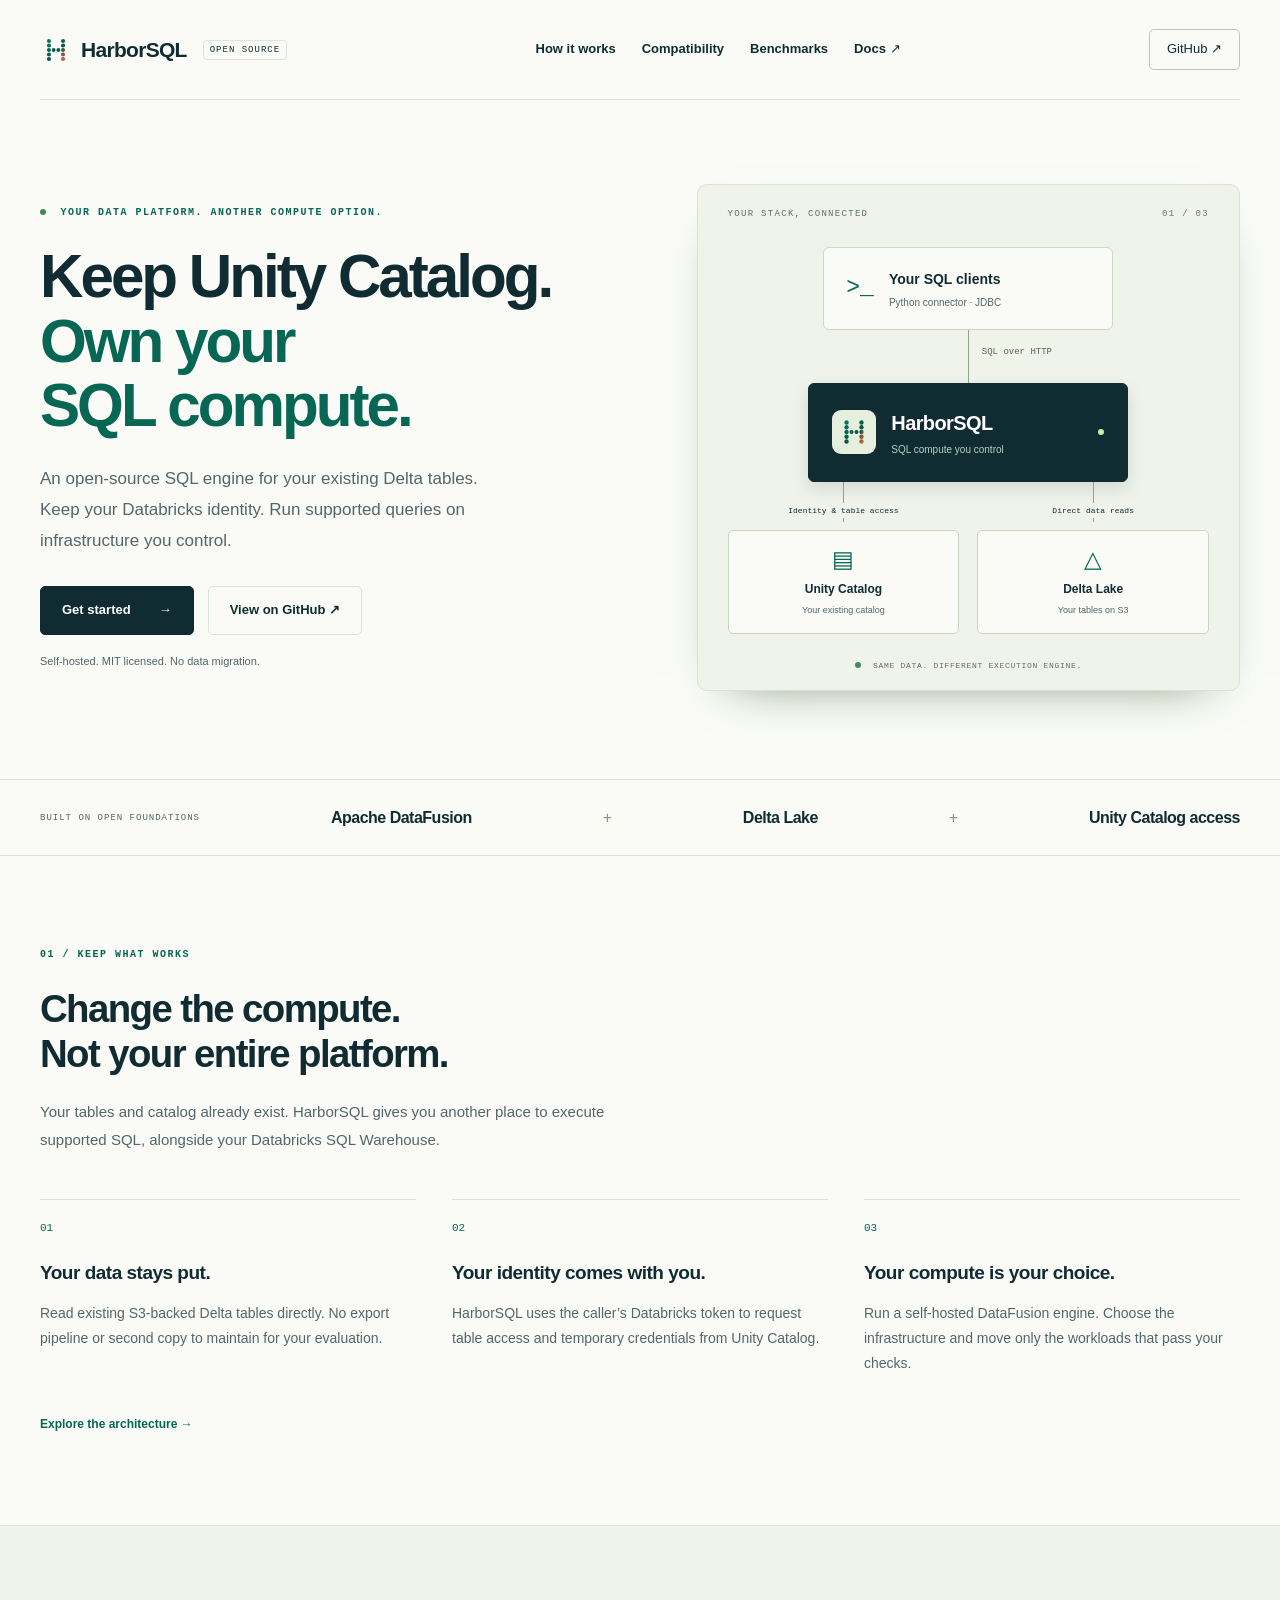
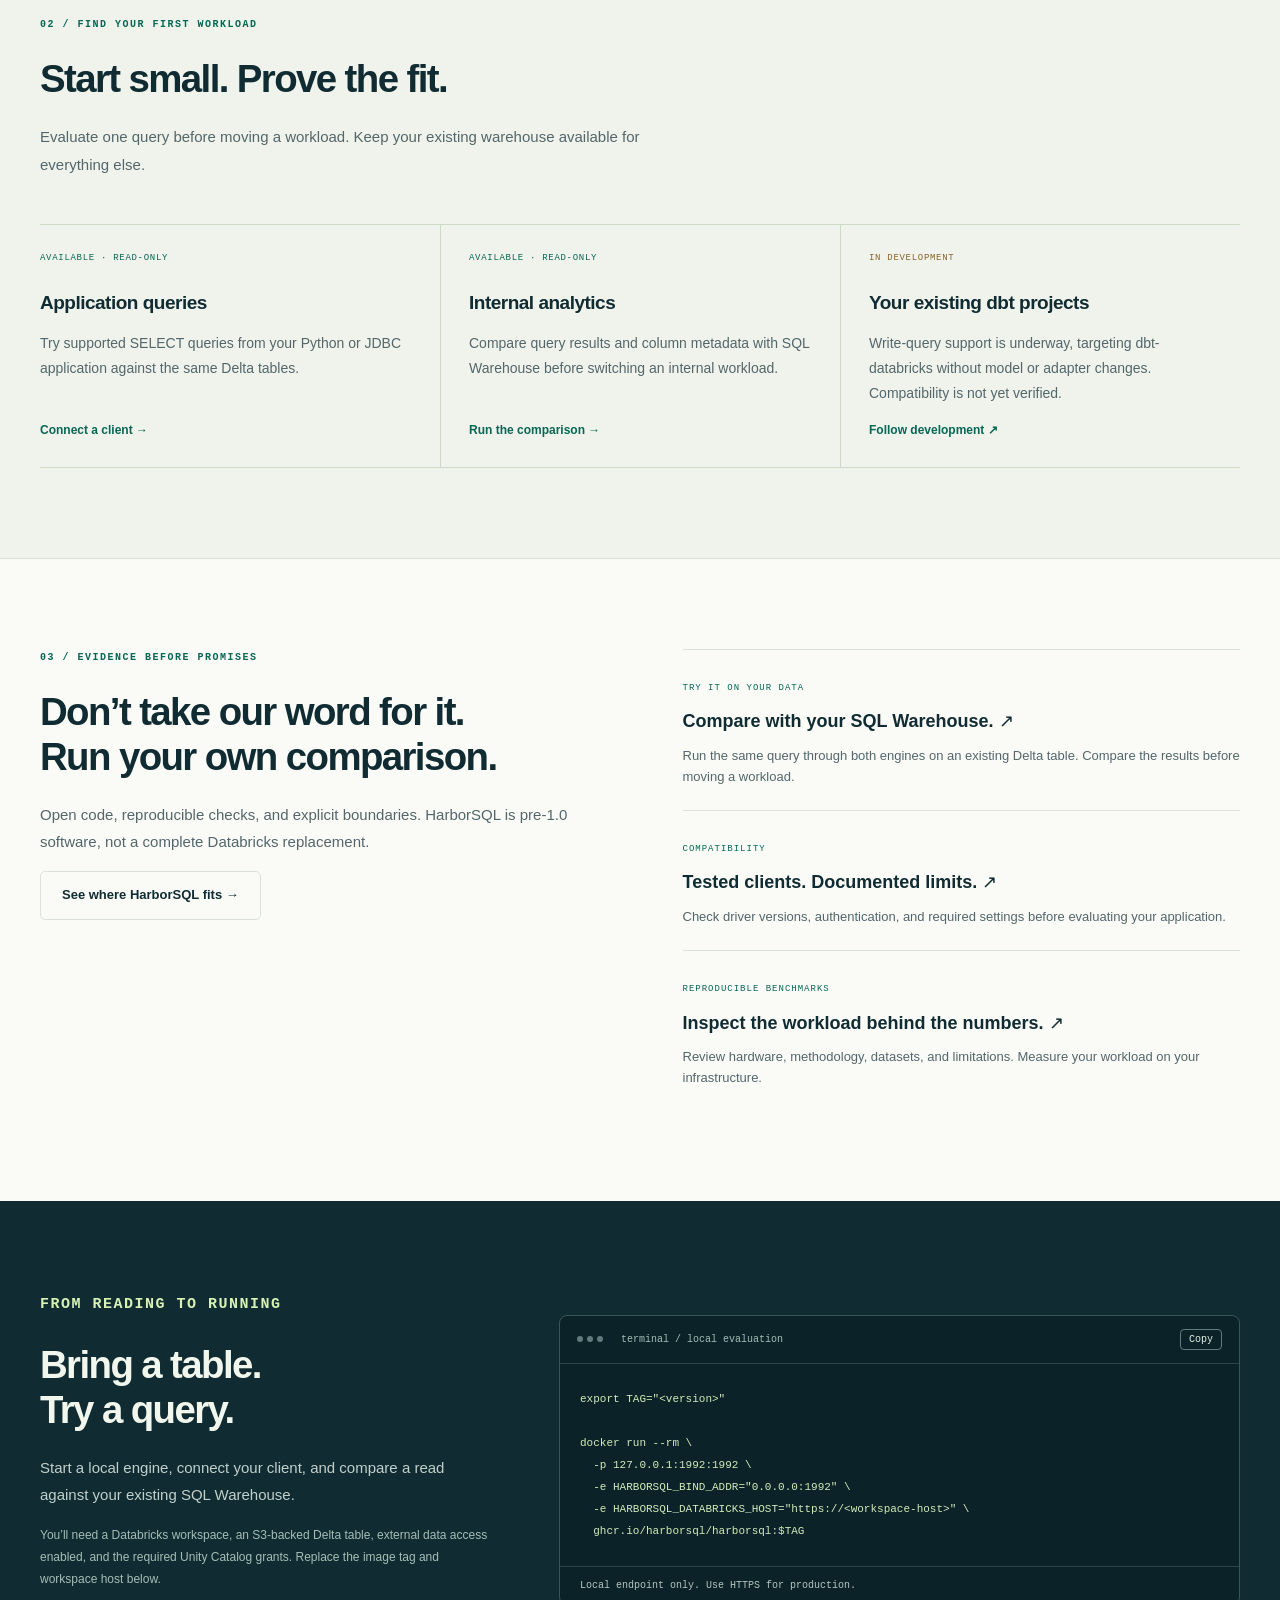
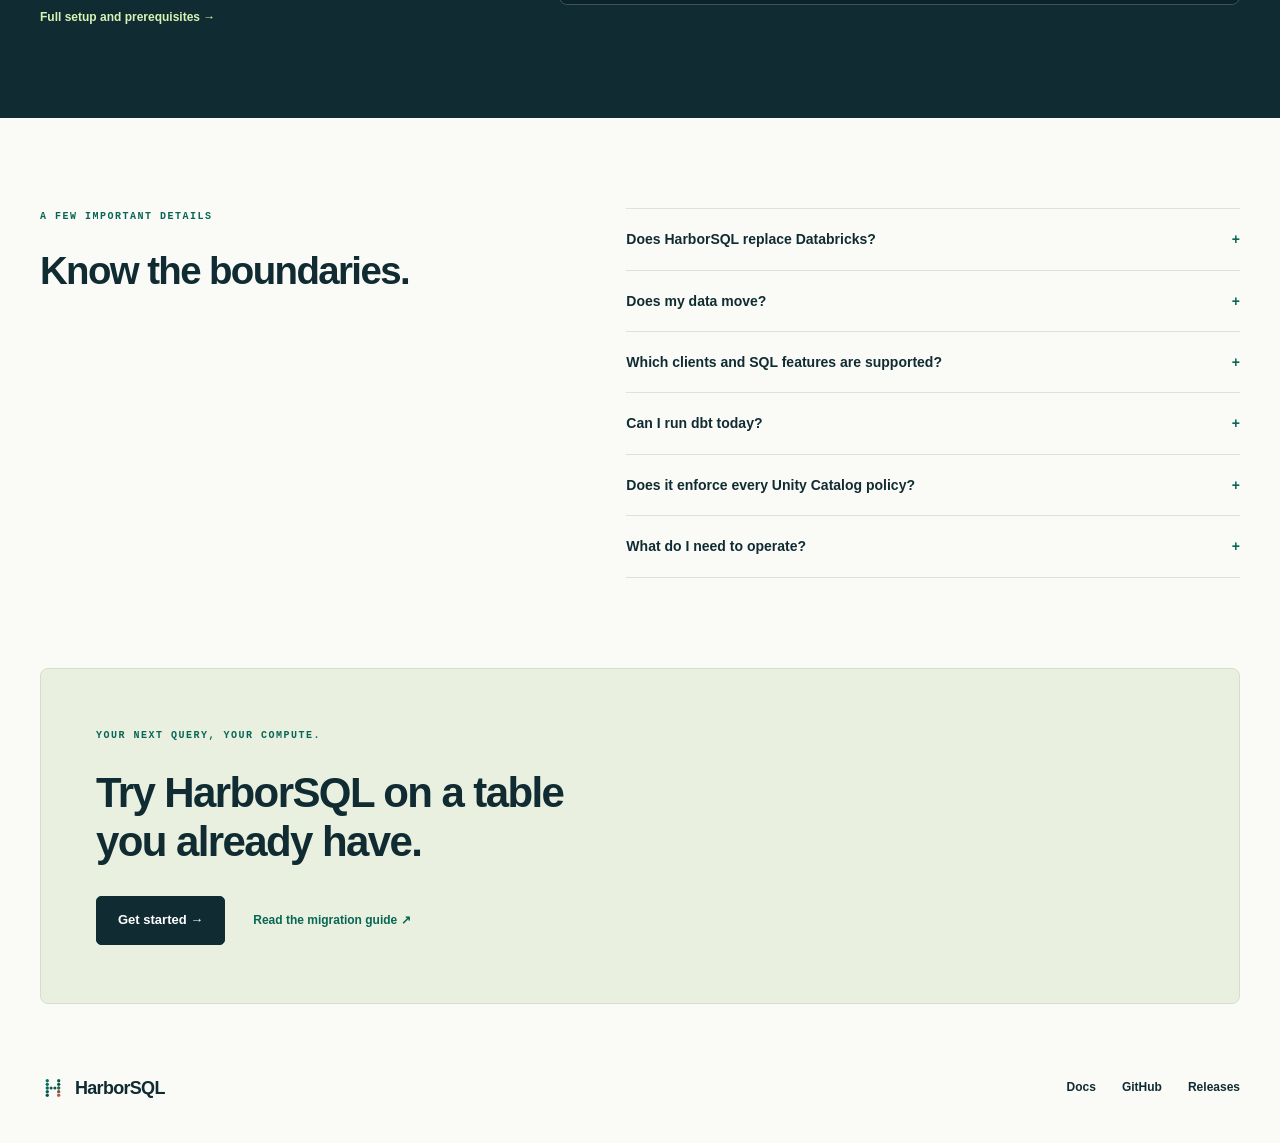
==== commit 3421ede7: "Launch HarborSQL marketing homepage" ====
--- a/index.html
+++ b/index.html
@@ -1,254 +1,388 @@
-<!DOCTYPE html>
+<!doctype html>
 <html lang="en">
   <head>
-    <meta charset="utf-8">
-    <meta name="viewport" content="width=device-width, initial-scale=1">
-    <title>HarborSQL - Open-source Databricks-compatible SQL for Unity Catalog Delta</title>
+    <meta charset="utf-8" />
+    <meta name="viewport" content="width=device-width, initial-scale=1" />
+    <title>HarborSQL | Open-source SQL compute for Unity Catalog</title>
     <meta
       name="description"
-      content="HarborSQL is an open-source in-memory SQL engine for supported Unity Catalog Delta workloads, built to offload small Databricks SQL requests without paying a Spark premium."
-    >
-    <link rel="icon" href="favicon.svg" type="image/svg+xml">
-    <link rel="stylesheet" href="styles.css">
+      content="Keep Unity Catalog and run your own SQL compute. HarborSQL is an open-source, self-hosted engine for supported queries over your existing Delta tables."
+    />
+    <link rel="canonical" href="https://harborsql.com/" />
+    <meta property="og:type" content="website" />
+    <meta property="og:url" content="https://harborsql.com/" />
+    <meta property="og:title" content="HarborSQL | Own your SQL compute" />
+    <meta property="og:description" content="Keep Unity Catalog. Run supported SQL on infrastructure you control with HarborSQL, an open-source engine for existing Delta tables." />
+    <meta name="twitter:card" content="summary" />
+    <meta name="theme-color" content="#102c32" />
+    <link rel="icon" href="favicon.svg" type="image/svg+xml" />
+    <link rel="stylesheet" href="landing.css" />
   </head>
   <body>
-    <header class="site-header">
-      <a class="brand" href="index.html" aria-label="HarborSQL home">
-        <img class="brand-mark" src="logo.svg" alt="" aria-hidden="true">
-        <span>HarborSQL</span>
-      </a>
-      <nav class="site-nav" aria-label="Primary navigation">
-        <a href="#how-it-works">Product</a>
-        <a href="#fit">Use Case</a>
-        <a href="https://docs.harborsql.com">Docs</a>
+    <a class="skip" href="#main">Skip to content</a>
+    <header class="header wrap">
+      <a class="brand" href="/" aria-label="HarborSQL home"
+        ><img src="logo.svg" alt="" width="32" height="32" />HarborSQL<span
+          class="oss"
+          >OPEN SOURCE</span
+        ></a
+      >
+      <nav aria-label="Main navigation">
+        <a href="#architecture">How it works</a
+        ><a href="#compatibility">Compatibility</a
+        ><a href="https://docs.harborsql.com/benchmarks">Benchmarks</a
+        ><a href="https://docs.harborsql.com">Docs ↗</a>
       </nav>
-      <a class="header-cta" href="https://github.com/harborsql/harborsql">GitHub</a>
+      <a class="nav-button" href="https://github.com/harborsql/harborsql"
+        >GitHub ↗</a
+      >
     </header>
-
-    <main>
-      <section class="hero" aria-labelledby="hero-title">
-        <canvas id="harbor-flow" class="hero-canvas" aria-hidden="true"></canvas>
-        <div class="hero-overlay" aria-hidden="true"></div>
-        <div class="container hero-content">
-          <p class="eyebrow">Open-source SQL endpoint for Unity Catalog Delta</p>
-          <h1 id="hero-title">HarborSQL</h1>
-          <p class="hero-lede">
-            Most data-platform requests are not big-data jobs. Run an in-memory SQL endpoint
-            for supported Unity Catalog Delta reads, offload the many small queries that fit
-            on a single server, and stop paying a Spark premium for them.
+    <main id="main">
+      <section class="hero wrap">
+        <div class="hero-copy">
+          <p class="eyebrow">
+            <span class="dot"></span> YOUR DATA PLATFORM. ANOTHER COMPUTE
+            OPTION.
           </p>
-          <div class="hero-actions">
-            <a class="button primary" href="https://github.com/harborsql/harborsql">View on GitHub</a>
-            <a class="button secondary" href="https://docs.harborsql.com/getting-started">Read the docs</a>
-          </div>
-        </div>
-      </section>
-
-      <section class="proof-strip" aria-label="Benchmark summary">
-        <div class="container proof-grid">
-          <a class="proof-item" href="benchmarks.html#clickbench">
-            <span>Proof tested on clickbench</span>
-            <strong>121.6s client wall time</strong>
-          </a>
-          <a class="proof-item" href="benchmarks.html#cost">
-            <span>Less Spark-shaped spend</span>
-            <strong>up to 8x lower cost</strong>
-          </a>
-          <a class="proof-item" href="benchmarks.html#positioning">
-            <span>Operating model</span>
-            <strong>Keep Spark for big jobs</strong>
-          </a>
-        </div>
-      </section>
-
-      <section id="fit" class="section security-section">
-        <div class="container">
+          <h1>
+            Keep Unity Catalog.<br /><span>Own your<br />SQL compute.</span>
+          </h1>
+          <p class="lede">
+            An open-source SQL engine for your existing Delta tables. Keep your
+            Databricks identity. Run supported queries on infrastructure you
+            control.
+          </p>
+          <div class="actions">
+            <a
+              class="button primary"
+              href="https://docs.harborsql.com/getting-started"
+              >Get started <span>→</span></a
+            ><a
+              class="button secondary"
+              href="https://github.com/harborsql/harborsql"
+              >View on GitHub ↗</a
+            >
+          </div>
+          <p class="hero-note">Self-hosted. MIT licensed. No data migration.</p>
+        </div>
+        <div
+          class="hero-art"
+          aria-label="SQL clients connect to HarborSQL. HarborSQL requests access from Unity Catalog and reads Delta tables on S3."
+        >
+          <div class="art-top">
+            <span>YOUR STACK, CONNECTED</span
+            ><span class="art-index">01 / 03</span>
+          </div>
+          <div class="client-node">
+            <span class="node-icon">&gt;_</span>
+            <div>
+              <strong>Your SQL clients</strong
+              ><small>Python connector · JDBC</small>
+            </div>
+          </div>
+          <div class="connector"><span>SQL over HTTP</span></div>
+          <div class="engine-node">
+            <img src="logo.svg" alt="" width="44" height="44" />
+            <div>
+              <strong>HarborSQL</strong><small>SQL compute you control</small>
+            </div>
+            <span class="engine-dot"></span>
+          </div>
+          <div class="branches">
+            <div>
+              <span class="branch-label">Identity &amp; table access</span>
+              <div class="storage-node">
+                <span>▤</span><strong>Unity Catalog</strong
+                ><small>Your existing catalog</small>
+              </div>
+            </div>
+            <div>
+              <span class="branch-label">Direct data reads</span>
+              <div class="storage-node">
+                <span>△</span><strong>Delta Lake</strong
+                ><small>Your tables on S3</small>
+              </div>
+            </div>
+          </div>
+          <div class="art-footer">
+            <span class="dot"></span> SAME DATA. DIFFERENT EXECUTION ENGINE.
+          </div>
+        </div>
+      </section>
+      <div class="foundation">
+        <div class="wrap foundation-inner">
+          <span>BUILT ON OPEN FOUNDATIONS</span
+          ><strong>Apache DataFusion</strong><span class="plus">+</span
+          ><strong>Delta Lake</strong><span class="plus">+</span
+          ><strong>Unity Catalog access</strong>
+        </div>
+      </div>
+      <section id="architecture" class="section wrap">
+        <div class="section-heading">
+          <p class="eyebrow">01 / KEEP WHAT WORKS</p>
+          <h2>Change the compute.<br />Not your entire platform.</h2>
+          <p>
+            Your tables and catalog already exist. HarborSQL gives you another
+            place to execute supported SQL, alongside your Databricks SQL
+            Warehouse.
+          </p>
+        </div>
+        <div class="three-columns benefits">
+          <article>
+            <span class="number">01</span>
+            <h3>Your data stays put.</h3>
+            <p>
+              Read existing S3-backed Delta tables directly. No export pipeline
+              or second copy to maintain for your evaluation.
+            </p>
+          </article>
+          <article>
+            <span class="number">02</span>
+            <h3>Your identity comes with you.</h3>
+            <p>
+              HarborSQL uses the caller’s Databricks token to request table
+              access and temporary credentials from Unity Catalog.
+            </p>
+          </article>
+          <article>
+            <span class="number">03</span>
+            <h3>Your compute is your choice.</h3>
+            <p>
+              Run a self-hosted DataFusion engine. Choose the infrastructure and
+              move only the workloads that pass your checks.
+            </p>
+          </article>
+        </div>
+        <a class="text-link" href="https://docs.harborsql.com/how-it-works"
+          >Explore the architecture →</a
+        >
+      </section>
+      <section class="workload-section">
+        <div class="wrap section">
           <div class="section-heading">
-            <p class="eyebrow">Where it fits</p>
-            <h2>Offload the requests that never needed Spark.</h2>
-            <p>
-              Data platforms still need Spark for large scans, joins, ETL, and distributed
-              compute. But a large share of application, API, notebook, and operational SQL is
-              small enough to execute in memory on one server. HarborSQL gives those reads a
-              cheaper path while keeping Unity Catalog as the control plane.
-            </p>
-          </div>
-          <div class="feature-grid">
-            <article class="feature-card">
-              <h3>Keep Unity Catalog in charge</h3>
+            <p class="eyebrow">02 / FIND YOUR FIRST WORKLOAD</p>
+            <h2>Start small. Prove the fit.</h2>
+            <p>
+              Evaluate one query before moving a workload. Keep your existing
+              warehouse available for everything else.
+            </p>
+          </div>
+          <div class="three-columns workloads">
+            <article>
+              <span class="badge">AVAILABLE · READ-ONLY</span>
+              <h3>Application queries</h3>
               <p>
-                HarborSQL checks access through Unity Catalog and uses short-lived table
-                credentials for the caller.
+                Try supported SELECT queries from your Python or JDBC
+                application against the same Delta tables.
               </p>
+              <a
+                class="text-link"
+                href="https://docs.harborsql.com/getting-started"
+                >Connect a client →</a
+              >
             </article>
-            <article class="feature-card">
-              <h3>Use an in-memory SQL engine</h3>
+            <article>
+              <span class="badge">AVAILABLE · READ-ONLY</span>
+              <h3>Internal analytics</h3>
               <p>
-                HarborSQL opens Unity Catalog-managed Delta tables with delta-rs and executes
-                supported SELECT queries with DataFusion on your own compute.
+                Compare query results and column metadata with SQL Warehouse
+                before switching an internal workload.
               </p>
+              <a
+                class="text-link"
+                href="https://docs.harborsql.com/migrate-databricks-sql-warehouse"
+                >Run the comparison →</a
+              >
             </article>
-            <article class="feature-card">
-              <h3>One line change in the code</h3>
+            <article class="roadmap">
+              <span class="badge pending">IN DEVELOPMENT</span>
+              <h3>Your existing dbt projects</h3>
               <p>
-                Keep your code using the Databricks SQL connector and route supported queries
-                to HarborSQL instead of a Databricks endpoint.
+                Write-query support is underway, targeting dbt-databricks
+                without model or adapter changes. Compatibility is not yet
+                verified.
               </p>
+              <a class="text-link" href="https://github.com/harborsql/harborsql"
+                >Follow development ↗</a
+              >
             </article>
-            <article class="feature-card">
-              <h3>Keep Spark for big jobs</h3>
-              <p>
-                HarborSQL is not a full warehouse clone. Use it for read-only queries that fit
-                the current support matrix, and leave distributed work on Spark.
-              </p>
-            </article>
-          </div>
-        </div>
-      </section>
-
-      <section id="how-it-works" class="section">
-        <div class="container split">
-          <div class="section-copy">
-            <p class="eyebrow">How it works</p>
-            <h2>Keep the client shape. Move small-query execution onto your compute.</h2>
-            <p>
-              HarborSQL accepts Databricks SQL connector-style requests, resolves Unity
-              Catalog Delta tables as the caller, opens the data with delta-rs, executes
-              read-only SQL in memory with DataFusion, and returns Databricks-compatible
-              result sets.
-            </p>
-          </div>
-          <div class="flow-panel">
-            <div class="flow-node clients">Databricks SQL client</div>
-            <div class="flow-line horizontal"></div>
-            <div class="flow-node harbor">HarborSQL server</div>
-            <div class="flow-line up"></div>
-            <div class="flow-node catalog">Unity Catalog</div>
-            <div class="flow-line down"></div>
-            <div class="flow-node delta">Delta tables on S3</div>
-          </div>
-        </div>
-      </section>
-
-      <section id="security" class="section">
-        <div class="container">
-          <div class="section-heading">
-            <p class="eyebrow">Security model</p>
-            <h2>Authorization stays where your governance already lives.</h2>
-          </div>
-          <div class="feature-grid">
-            <article class="feature-card">
-              <h3>Unity Catalog remains the authority</h3>
-              <p>
-                HarborSQL forwards the caller bearer token to Unity Catalog and asks for
-                temporary table credentials only for tables the caller can access.
-              </p>
-            </article>
-            <article class="feature-card">
-              <h3>No persistent token storage</h3>
-              <p>
-                Databricks bearer tokens and temporary cloud credentials are not persisted.
-                Cached table providers are keyed by a process-local HMAC of the caller token.
-              </p>
-            </article>
-            <article class="feature-card">
-              <h3>Read-only by design</h3>
-              <p>
-                The current server targets read-only SELECT workloads, result limits, session
-                limits, operation TTLs, and request body limits.
-              </p>
-            </article>
-          </div>
-        </div>
-      </section>
-
-      <section id="code" class="section code-section">
-        <div class="container">
-          <div class="section-heading">
-            <p class="eyebrow">Client compatibility</p>
-            <h2>From warehouse endpoint to HarborSQL endpoint.</h2>
-            <p>
-              Existing Python clients keep the Databricks SQL connector. Put HarborSQL behind
-              HTTPS, change the server hostname, and send the small read path to the
-              in-memory engine.
-            </p>
-          </div>
-
-          <div class="code-grid code-grid-single">
-
-            <article class="code-card">
-              <div class="code-title">
-                <strong>One line change</strong>
-              </div>
-<pre><code>from databricks import sql
-import os
-
-SERVER_HOSTNAME="sql.harborsql.com"
-
-connection = sql.connect(
-    server_hostname=SERVER_HOSTNAME,
-    http_path="/sql/1.0/warehouses/local",
-    access_token=os.environ["DATABRICKS_TOKEN"],
-    catalog="workspace",
-    schema="analytics",
-)</code></pre>
-            </article>
-          </div>
-        </div>
-      </section>
-
-      <section class="section local-section">
-        <div class="container split">
-          <div class="section-copy">
-            <p class="eyebrow">Local server</p>
-            <h2>Run it beside the services generating the small queries.</h2>
-            <p>
-              Release publishing produces a Linux x86_64 Docker image, Linux binary archive,
-              and macOS Apple Silicon archive when enabled. The same server path works for
-              local development, EC2 benchmarks, and private deployments behind TLS where the
-              goal is to serve memory-sized reads without starting Spark compute.
-            </p>
-            <div class="inline-actions">
-              <a class="button primary" href="https://github.com/harborsql/harborsql/releases">Releases</a>
-              <a class="button secondary" href="benchmarks.html">Benchmarks</a>
-            </div>
-          </div>
-          <div class="terminal-panel">
-            <pre><code>export TAG=v0.1.2
-export HARBORSQL_DATABRICKS_HOST="https://&lt;workspace-host&gt;"
+          </div>
+        </div>
+      </section>
+      <section id="compatibility" class="section wrap evidence">
+        <div class="section-heading">
+          <p class="eyebrow">03 / EVIDENCE BEFORE PROMISES</p>
+          <h2>Don’t take our word for it.<br />Run your own comparison.</h2>
+          <p>
+            Open code, reproducible checks, and explicit boundaries. HarborSQL
+            is pre-1.0 software, not a complete Databricks replacement.
+          </p>
+          <a
+            class="button secondary"
+            href="https://docs.harborsql.com/databricks-sql-warehouse-alternative"
+            >See where HarborSQL fits →</a
+          >
+        </div>
+        <div class="evidence-list">
+          <a
+            href="https://docs.harborsql.com/migrate-databricks-sql-warehouse"
+            ><span class="evidence-label"
+              >TRY IT ON YOUR DATA</span
+            >
+            <h3>Compare with your SQL Warehouse. ↗</h3>
+            <p>
+              Run the same query through both engines on an existing Delta
+              table. Compare the results before moving a workload.
+            </p></a
+          ><a href="https://docs.harborsql.com/databricks-jdbc"
+            ><span class="evidence-label">COMPATIBILITY</span>
+            <h3>Tested clients. Documented limits. ↗</h3>
+            <p>
+              Check driver versions, authentication, and required settings
+              before evaluating your application.
+            </p></a
+          ><a href="https://docs.harborsql.com/benchmarks"
+            ><span class="evidence-label">REPRODUCIBLE BENCHMARKS</span>
+            <h3>Inspect the workload behind the numbers. ↗</h3>
+            <p>
+              Review hardware, methodology, datasets, and limitations. Measure
+              your workload on your infrastructure.
+            </p></a
+          >
+        </div>
+      </section>
+      <section class="quickstart">
+        <div class="wrap section quickstart-grid">
+          <div>
+            <p class="eyebrow">FROM READING TO RUNNING</p>
+            <h2>Bring a table.<br />Try a query.</h2>
+            <p>
+              Start a local engine, connect your client, and compare a read
+              against your existing SQL Warehouse.
+            </p>
+            <p class="prerequisites">
+              You’ll need a Databricks workspace, an S3-backed Delta table,
+              external data access enabled, and the required Unity Catalog
+              grants. Replace the image tag and workspace host below.
+            </p>
+            <a
+              class="text-link"
+              href="https://docs.harborsql.com/getting-started"
+              >Full setup and prerequisites →</a
+            >
+          </div>
+          <div class="terminal">
+            <div class="terminal-bar">
+              <span><i></i><i></i><i></i></span
+              ><span>terminal / local evaluation</span
+              ><button id="copy" type="button" hidden>Copy</button>
+            </div>
+            <pre
+              tabindex="0"
+              aria-label="Docker command"
+            ><code id="command">export TAG="&lt;version&gt;"
 
 docker run --rm \
   -p 127.0.0.1:1992:1992 \
   -e HARBORSQL_BIND_ADDR="0.0.0.0:1992" \
-  -e HARBORSQL_DATABRICKS_HOST \
+  -e HARBORSQL_DATABRICKS_HOST="https://&lt;workspace-host&gt;" \
   ghcr.io/harborsql/harborsql:$TAG</code></pre>
-          </div>
-        </div>
-      </section>
-
-      <section class="section final-cta">
-        <div class="container cta-band">
-          <div>
-            <p class="eyebrow">Open source</p>
-            <h2>Offload small Unity Catalog Delta queries from Spark.</h2>
-          </div>
-          <a class="button primary" href="https://github.com/harborsql/harborsql">Open the repo</a>
+            <div class="terminal-note">
+              Local endpoint only. Use HTTPS for production.
+            </div>
+            <span id="copy-status" class="sr-only" role="status"></span>
+          </div>
+        </div>
+      </section>
+      <section class="section wrap faq">
+        <div>
+          <p class="eyebrow">A FEW IMPORTANT DETAILS</p>
+          <h2>Know the boundaries.</h2>
+        </div>
+        <div>
+          <details>
+            <summary>Does HarborSQL replace Databricks?</summary>
+            <p>
+              No. It provides alternative compute for supported SQL workloads.
+              Your Databricks workspace and Unity Catalog remain in place. It
+              does not replace the full platform or managed warehouse
+              operations.
+            </p>
+          </details>
+          <details>
+            <summary>Does my data move?</summary>
+            <p>
+              No data copy is needed for supported reads. HarborSQL reads your
+              existing Delta tables on S3 using temporary table credentials
+              requested through Unity Catalog.
+            </p>
+          </details>
+          <details>
+            <summary>Which clients and SQL features are supported?</summary>
+            <p>
+              HarborSQL supports a focused Databricks SQL connector and JDBC
+              protocol surface. It is not blanket compatibility with all SQL,
+              ODBC, or BI tools. Read the
+              <a href="https://docs.harborsql.com/sql-compatibility"
+                >SQL compatibility notes</a
+              >
+              and test your client.
+            </p>
+          </details>
+          <details>
+            <summary>Can I run dbt today?</summary>
+            <p>
+              Not as a verified supported workflow. Write support is in
+              development, targeting existing dbt-databricks projects without
+              model or adapter changes. That target is not a compatibility
+              guarantee.
+            </p>
+          </details>
+          <details>
+            <summary>Does it enforce every Unity Catalog policy?</summary>
+            <p>
+              Table access uses your Databricks identity and Unity Catalog
+              credentials. That does not establish full support for row filters,
+              column masks, views, or every governance feature. Review your
+              policy requirements before moving a workload.
+            </p>
+          </details>
+          <details>
+            <summary>What do I need to operate?</summary>
+            <p>
+              You operate the HarborSQL service and its compute, networking,
+              TLS, monitoring, and upgrades. The software is MIT licensed;
+              infrastructure and operational costs still apply.
+            </p>
+          </details>
+        </div>
+      </section>
+      <section class="closing wrap">
+        <p class="eyebrow">YOUR NEXT QUERY, YOUR COMPUTE.</p>
+        <h2>Try HarborSQL on a table<br />you already have.</h2>
+        <div class="actions">
+          <a
+            class="button primary"
+            href="https://docs.harborsql.com/getting-started"
+            >Get started →</a
+          ><a
+            class="text-link"
+            href="https://docs.harborsql.com/migrate-databricks-sql-warehouse"
+            >Read the migration guide ↗</a
+          >
         </div>
       </section>
     </main>
-
-    <footer class="site-footer">
-      <div class="container footer-inner">
-        <span>HarborSQL</span>
-        <nav aria-label="Footer navigation">
-          <a href="https://github.com/harborsql/harborsql">GitHub</a>
-          <a href="https://docs.harborsql.com">Docs</a>
-          <a href="https://github.com/harborsql/harborsql/releases">Releases</a>
-          <a href="benchmarks.html">Benchmarks</a>
-        </nav>
-      </div>
+    <footer class="wrap footer">
+      <a class="brand" href="/"
+        ><img src="logo.svg" alt="" width="26" height="26" />HarborSQL</a
+      >
+      <nav aria-label="Footer navigation">
+        <a href="https://docs.harborsql.com">Docs</a
+        ><a href="https://github.com/harborsql/harborsql">GitHub</a
+        ><a href="https://github.com/harborsql/harborsql/releases">Releases</a>
+      </nav>
     </footer>
-
-    <script src="site.js"></script>
+    <script src="landing.js" defer></script>
   </body>
 </html>
--- a/landing.css
+++ b/landing.css
@@ -0,0 +1,803 @@
+:root {
+  --paper: #fafbf7;
+  --ink: #102c32;
+  --muted: #53666a;
+  --teal: #076654;
+  --line: #dce3dc;
+  --mint: #d7f2b4;
+}
+* {
+  box-sizing: border-box;
+}
+html {
+  scroll-behavior: smooth;
+  scroll-padding-top: 30px;
+}
+body {
+  margin: 0;
+  background: var(--paper);
+  color: var(--ink);
+  font-family:
+    Inter,
+    -apple-system,
+    BlinkMacSystemFont,
+    "Segoe UI",
+    sans-serif;
+  line-height: 1.6;
+}
+a {
+  color: inherit;
+  text-decoration: none;
+}
+button {
+  font: inherit;
+}
+a,
+button,
+summary {
+  -webkit-tap-highlight-color: transparent;
+}
+a:focus-visible,
+button:focus-visible,
+summary:focus-visible,
+pre:focus-visible {
+  outline: 3px solid #258770;
+  outline-offset: 5px;
+}
+a:hover {
+  color: var(--teal);
+}
+.wrap {
+  width: min(1200px, calc(100% - 80px));
+  margin-inline: auto;
+}
+.header {
+  display: flex;
+  align-items: center;
+  justify-content: space-between;
+  gap: 24px;
+  min-height: 100px;
+  border-bottom: 1px solid var(--line);
+}
+.brand {
+  display: flex;
+  align-items: center;
+  gap: 9px;
+  font-weight: 750;
+  font-size: 21px;
+  letter-spacing: -0.7px;
+}
+.oss {
+  font:
+    9px ui-monospace,
+    monospace;
+  letter-spacing: 1px;
+  border: 1px solid var(--line);
+  border-radius: 4px;
+  padding: 4px 6px;
+  margin-left: 7px;
+}
+.header nav,
+.footer nav {
+  display: flex;
+  gap: 26px;
+  font-size: 13px;
+  font-weight: 550;
+}
+.nav-button {
+  border: 1px solid #bac7be;
+  padding: 9px 17px;
+  border-radius: 5px;
+  font-size: 13px;
+}
+.hero {
+  display: grid;
+  grid-template-columns: 1.12fr 1fr;
+  align-items: center;
+  gap: 48px;
+  padding-block: 84px 88px;
+}
+.eyebrow {
+  font:
+    10px/1.7 ui-monospace,
+    SFMono-Regular,
+    Consolas,
+    monospace;
+  letter-spacing: 1.5px;
+  font-weight: 600;
+  color: var(--teal);
+  margin: 0 0 24px;
+}
+.dot {
+  display: inline-block;
+  width: 6px;
+  height: 6px;
+  border-radius: 50%;
+  background: #438b5c;
+  margin-right: 7px;
+}
+h1,
+h2,
+h3,
+p {
+  margin-top: 0;
+}
+h1 {
+  font-size: clamp(42px, 4.7vw, 66px);
+  line-height: 1.07;
+  letter-spacing: -3px;
+  font-weight: 550;
+  margin-bottom: 26px;
+}
+h1 span {
+  color: var(--teal);
+}
+.lede {
+  font-size: 17px;
+  line-height: 1.8;
+  max-width: 480px;
+  color: var(--muted);
+}
+.actions {
+  display: flex;
+  align-items: center;
+  gap: 14px;
+  flex-wrap: wrap;
+  margin-top: 30px;
+}
+.button {
+  display: inline-flex;
+  justify-content: center;
+  align-items: center;
+  gap: 28px;
+  padding: 13px 21px;
+  border-radius: 5px;
+  font-size: 13px;
+  font-weight: 650;
+  border: 1px solid var(--line);
+  transition: background 0.15s;
+}
+.primary {
+  background: var(--ink);
+  color: white;
+  border-color: var(--ink);
+}
+.primary:hover {
+  background: var(--teal);
+  color: white;
+}
+.secondary:hover {
+  background: #eef2eb;
+}
+.hero-note {
+  font-size: 11px;
+  color: var(--muted);
+  margin: 18px 0 0;
+}
+.hero-art {
+  padding: 24px 30px 20px;
+  background-color: #eff3e9;
+  background-image: radial-gradient(#c7d1c5 0.7px, transparent 0.7px);
+  background-size: 16px 16px;
+  border: 1px solid #dae2d4;
+  border-radius: 10px;
+  position: relative;
+  box-shadow: 0 20px 50px -35px #536a46;
+}
+.art-top {
+  display: flex;
+  justify-content: space-between;
+  font:
+    9px ui-monospace,
+    monospace;
+  letter-spacing: 1.3px;
+  color: #617260;
+  margin-bottom: 28px;
+}
+.art-index {
+  color: #6d786a;
+}
+.client-node,
+.engine-node {
+  display: flex;
+  align-items: center;
+  gap: 15px;
+  padding: 18px 22px;
+  border: 1px solid #cdd8c8;
+  border-radius: 6px;
+  max-width: 290px;
+  margin: auto;
+  background: #fafbf7;
+}
+.client-node strong,
+.engine-node strong {
+  font-size: 14px;
+}
+.client-node small,
+.engine-node small {
+  display: block;
+  font-size: 10px;
+  color: var(--muted);
+  margin-top: 3px;
+}
+.node-icon {
+  font:
+    23px ui-monospace,
+    monospace;
+  color: var(--teal);
+}
+.connector {
+  height: 53px;
+  width: 1px;
+  background: #8fa58b;
+  margin: auto;
+  position: relative;
+}
+.connector span {
+  position: absolute;
+  white-space: nowrap;
+  left: 14px;
+  top: 17px;
+  font:
+    9px ui-monospace,
+    monospace;
+  color: #54694c;
+}
+.engine-node {
+  background: var(--ink);
+  color: white;
+  border: 1px solid var(--ink);
+  max-width: 320px;
+  padding: 23px;
+  box-shadow: 0 7px 16px #133b3020;
+}
+.engine-node small {
+  color: #b7d0c6;
+}
+.engine-node img {
+  background: #e4f0dd;
+  border-radius: 9px;
+  padding: 5px;
+}
+.engine-node strong {
+  font-size: 20px;
+  letter-spacing: -0.6px;
+}
+.engine-dot {
+  width: 6px;
+  height: 6px;
+  border-radius: 50%;
+  background: #c3ef9f;
+  margin-left: auto;
+}
+.branches {
+  display: grid;
+  grid-template-columns: 1fr 1fr;
+  gap: 18px;
+}
+.branches > div {
+  position: relative;
+  padding-top: 40px;
+}
+.branches > div:before {
+  content: "";
+  position: absolute;
+  left: 50%;
+  top: 0;
+  height: 40px;
+  width: 1px;
+  background: #8fa58b;
+}
+.branch-label {
+  display: block;
+  position: relative;
+  font:
+    8px ui-monospace,
+    monospace;
+  text-align: center;
+  background: #eff3e9;
+  padding: 3px 0;
+  margin-top: -19px;
+  margin-bottom: 12px;
+}
+.storage-node {
+  border: 1px solid #cad5c4;
+  border-radius: 5px;
+  text-align: center;
+  padding: 15px 6px;
+  background: var(--paper);
+}
+.storage-node > span {
+  font-size: 23px;
+  display: block;
+  color: var(--teal);
+  line-height: 1.2;
+  margin-bottom: 7px;
+}
+.storage-node strong {
+  font-size: 12px;
+  display: block;
+}
+.storage-node small {
+  display: block;
+  font-size: 9px;
+  color: var(--muted);
+  margin-top: 4px;
+}
+.art-footer {
+  font:
+    8px ui-monospace,
+    monospace;
+  letter-spacing: 0.7px;
+  margin-top: 27px;
+  text-align: center;
+  color: #617260;
+}
+.foundation {
+  border-block: 1px solid var(--line);
+}
+.foundation-inner {
+  display: flex;
+  justify-content: space-between;
+  align-items: center;
+  gap: 20px;
+  padding-block: 25px;
+}
+.foundation-inner > span:first-child {
+  font:
+    9px ui-monospace,
+    monospace;
+  letter-spacing: 1px;
+  color: var(--muted);
+}
+.foundation strong {
+  font-size: 16px;
+  font-weight: 550;
+  letter-spacing: -0.5px;
+}
+.plus {
+  color: #899783;
+}
+.section {
+  padding-block: 90px;
+}
+h2 {
+  font-size: clamp(29px, 3vw, 41px);
+  font-weight: 550;
+  line-height: 1.17;
+  letter-spacing: -1.6px;
+  margin-bottom: 21px;
+}
+.section-heading {
+  max-width: 620px;
+  margin-bottom: 45px;
+}
+.section-heading > p:not(.eyebrow),
+.quickstart p {
+  color: var(--muted);
+  font-size: 15px;
+  line-height: 1.85;
+}
+.three-columns {
+  display: grid;
+  grid-template-columns: repeat(3, 1fr);
+  gap: 36px;
+}
+.number {
+  font:
+    11px ui-monospace,
+    monospace;
+  color: var(--teal);
+  display: block;
+  margin-bottom: 24px;
+}
+.benefits article {
+  border-top: 1px solid var(--line);
+  padding-top: 22px;
+}
+.three-columns h3 {
+  font-size: 19px;
+  font-weight: 600;
+  letter-spacing: -0.5px;
+  margin-bottom: 13px;
+}
+.three-columns p {
+  font-size: 14px;
+  color: var(--muted);
+  line-height: 1.8;
+}
+.text-link {
+  font-size: 12px;
+  font-weight: 650;
+  color: var(--teal);
+}
+.benefits + .text-link {
+  display: inline-block;
+  margin-top: 24px;
+}
+.workload-section {
+  background: #f0f3ec;
+  border-block: 1px solid var(--line);
+}
+.workloads {
+  gap: 0;
+  border-block: 1px solid #ced9c8;
+}
+.workloads article {
+  padding: 28px 28px 27px 0;
+  display: flex;
+  flex-direction: column;
+}
+.workloads article + article {
+  padding-left: 28px;
+  border-left: 1px solid #ced9c8;
+}
+.workloads .text-link {
+  margin-top: auto;
+}
+.badge {
+  font:
+    9px ui-monospace,
+    monospace;
+  letter-spacing: 0.7px;
+  color: var(--teal);
+  margin-bottom: 25px;
+  display: block;
+}
+.pending {
+  color: #896326;
+}
+.evidence {
+  display: grid;
+  grid-template-columns: 1fr 1fr;
+  gap: 85px;
+}
+.evidence-list > a {
+  display: block;
+  border-top: 1px solid var(--line);
+  padding: 22px 0;
+}
+.evidence-label {
+  font:
+    9px ui-monospace,
+    monospace;
+  letter-spacing: 1px;
+  color: var(--teal);
+}
+.evidence h3 {
+  font-size: 18px;
+  font-weight: 550;
+  margin-block: 10px;
+}
+.evidence-list p {
+  font-size: 13px;
+  color: var(--muted);
+  margin: 0;
+}
+.quickstart {
+  background: var(--ink);
+  color: #f2f7ed;
+}
+.quickstart-grid {
+  display: grid;
+  grid-template-columns: 0.8fr 1.2fr;
+  gap: 65px;
+  align-items: center;
+}
+.quickstart .eyebrow,
+.quickstart .text-link {
+  color: var(--mint);
+}
+.quickstart p {
+  color: #c1d0cb;
+}
+.quickstart .prerequisites {
+  font-size: 12px;
+  color: #a5bdb5;
+}
+.terminal {
+  min-width: 0;
+  border: 1px solid #3a5558;
+  background: #0b2228;
+  border-radius: 8px;
+  overflow: hidden;
+}
+.terminal-bar {
+  padding: 13px 17px;
+  display: flex;
+  gap: 14px;
+  align-items: center;
+  border-bottom: 1px solid #2b464b;
+  font:
+    10px ui-monospace,
+    monospace;
+  color: #a5bdb5;
+}
+.terminal-bar i {
+  display: inline-block;
+  width: 6px;
+  height: 6px;
+  border-radius: 50%;
+  background: #617b7c;
+  margin-right: 4px;
+}
+.terminal-bar button {
+  margin-left: auto;
+  background: transparent;
+  border: 1px solid #607d7d;
+  border-radius: 4px;
+  color: #e3f1e4;
+  padding: 4px 8px;
+  font-size: 10px;
+  cursor: pointer;
+}
+.terminal pre {
+  padding: 24px 20px;
+  margin: 0;
+  overflow: auto;
+  color: #d1ecb9;
+  font:
+    11px/2 ui-monospace,
+    SFMono-Regular,
+    Consolas,
+    monospace;
+}
+.terminal-note {
+  border-top: 1px solid #2b464b;
+  padding: 13px 20px;
+  color: #b5c7c2;
+  font:
+    10px ui-monospace,
+    monospace;
+}
+.faq {
+  display: grid;
+  grid-template-columns: 1fr 1.2fr;
+  gap: 75px;
+}
+.faq details {
+  border-bottom: 1px solid var(--line);
+  padding: 19px 0;
+}
+.faq details:first-child {
+  border-top: 1px solid var(--line);
+}
+summary {
+  font-size: 14px;
+  font-weight: 550;
+  cursor: pointer;
+  list-style: none;
+  display: flex;
+  gap: 20px;
+  justify-content: space-between;
+}
+summary::-webkit-details-marker {
+  display: none;
+}
+summary:after {
+  content: "+";
+  color: var(--teal);
+}
+details[open] summary:after {
+  content: "−";
+}
+.faq details p {
+  font-size: 13px;
+  color: var(--muted);
+  margin: 15px 25px 0 0;
+}
+.faq details a {
+  text-decoration: underline;
+}
+.closing {
+  padding: 58px 55px;
+  background: #e9f0e0;
+  border: 1px solid #d3dfc8;
+  border-radius: 8px;
+}
+.closing h2 {
+  font-size: 42px;
+}
+.closing .actions {
+  gap: 28px;
+}
+.footer {
+  display: flex;
+  align-items: center;
+  gap: 30px;
+  padding-block: 40px;
+  margin-top: 30px;
+}
+.footer > span {
+  font-size: 11px;
+  color: var(--muted);
+}
+.footer nav {
+  margin-left: auto;
+  font-size: 12px;
+}
+.footer .brand {
+  font-size: 18px;
+}
+.skip {
+  position: absolute;
+  left: 10px;
+  top: -100px;
+  padding: 10px;
+  background: white;
+  z-index: 10;
+}
+.skip:focus {
+  top: 10px;
+}
+.sr-only {
+  position: absolute;
+  width: 1px;
+  height: 1px;
+  padding: 0;
+  margin: -1px;
+  overflow: hidden;
+  clip: rect(0, 0, 0, 0);
+  white-space: nowrap;
+  border: 0;
+}
+@media (min-width: 1500px) {
+  .hero {
+    padding-block: 110px;
+  }
+}
+@media (max-width: 1050px) {
+  .oss {
+    display: none;
+  }
+  .header nav {
+    gap: 16px;
+  }
+  .hero {
+    gap: 30px;
+  }
+  .hero-art {
+    padding: 22px 18px;
+  }
+  .hero h1 {
+    font-size: 49px;
+  }
+  .evidence {
+    gap: 45px;
+  }
+  .quickstart-grid {
+    gap: 30px;
+  }
+  .foundation strong {
+    font-size: 14px;
+  }
+}
+@media (max-width: 760px) {
+  .wrap {
+    width: calc(100% - 40px);
+  }
+  .header {
+    min-height: 80px;
+    flex-wrap: wrap;
+    padding-block: 18px;
+    gap: 16px;
+  }
+  .header nav {
+    order: 3;
+    width: 100%;
+    justify-content: space-between;
+    font-size: 11px;
+    gap: 8px;
+  }
+  .brand {
+    font-size: 20px;
+  }
+  .nav-button {
+    font-size: 11px;
+    padding: 6px 12px;
+  }
+  .hero {
+    grid-template-columns: 1fr;
+    padding-block: 50px;
+    gap: 42px;
+  }
+  .hero h1 {
+    font-size: clamp(40px, 9vw, 60px);
+    letter-spacing: -2px;
+  }
+  .eyebrow {
+    font-size: 9px;
+    letter-spacing: 1px;
+  }
+  .lede {
+    font-size: 15px;
+  }
+  .hero-art {
+    max-width: 500px;
+    width: 100%;
+    margin: auto;
+    padding: 22px;
+  }
+  .foundation-inner {
+    flex-wrap: wrap;
+    justify-content: center;
+    gap: 13px;
+  }
+  .foundation-inner > span:first-child {
+    width: 100%;
+    text-align: center;
+    margin-bottom: 7px;
+  }
+  .foundation strong {
+    font-size: 11px;
+  }
+  .section {
+    padding-block: 56px;
+  }
+  .three-columns,
+  .evidence,
+  .quickstart-grid,
+  .faq {
+    grid-template-columns: 1fr;
+    gap: 25px;
+  }
+  .section-heading {
+    margin-bottom: 26px;
+  }
+  .workloads {
+    gap: 0;
+  }
+  .workloads article,
+  .workloads article + article {
+    padding: 25px 0;
+    border-left: 0;
+  }
+  .workloads article + article {
+    border-top: 1px solid #ced9c8;
+  }
+  .badge {
+    margin-bottom: 15px;
+  }
+  .evidence .section-heading {
+    margin-bottom: 4px;
+  }
+  .quickstart-grid {
+    gap: 26px;
+  }
+  .terminal pre {
+    font-size: 10px;
+    padding: 20px 14px;
+  }
+  .terminal-bar {
+    font-size: 9px;
+    gap: 7px;
+  }
+  .closing {
+    padding: 36px 25px;
+  }
+  .closing h2 {
+    font-size: 32px;
+  }
+  .footer {
+    flex-wrap: wrap;
+    gap: 15px;
+  }
+  .footer > span {
+    margin-left: auto;
+  }
+  .footer nav {
+    width: 100%;
+    margin: 8px 0 0;
+  }
+  .hero-note {
+    font-size: 10px;
+  }
+}
+@media (prefers-reduced-motion: reduce) {
+  html {
+    scroll-behavior: auto;
+  }
+  * {
+    transition: none !important;
+  }
+}
